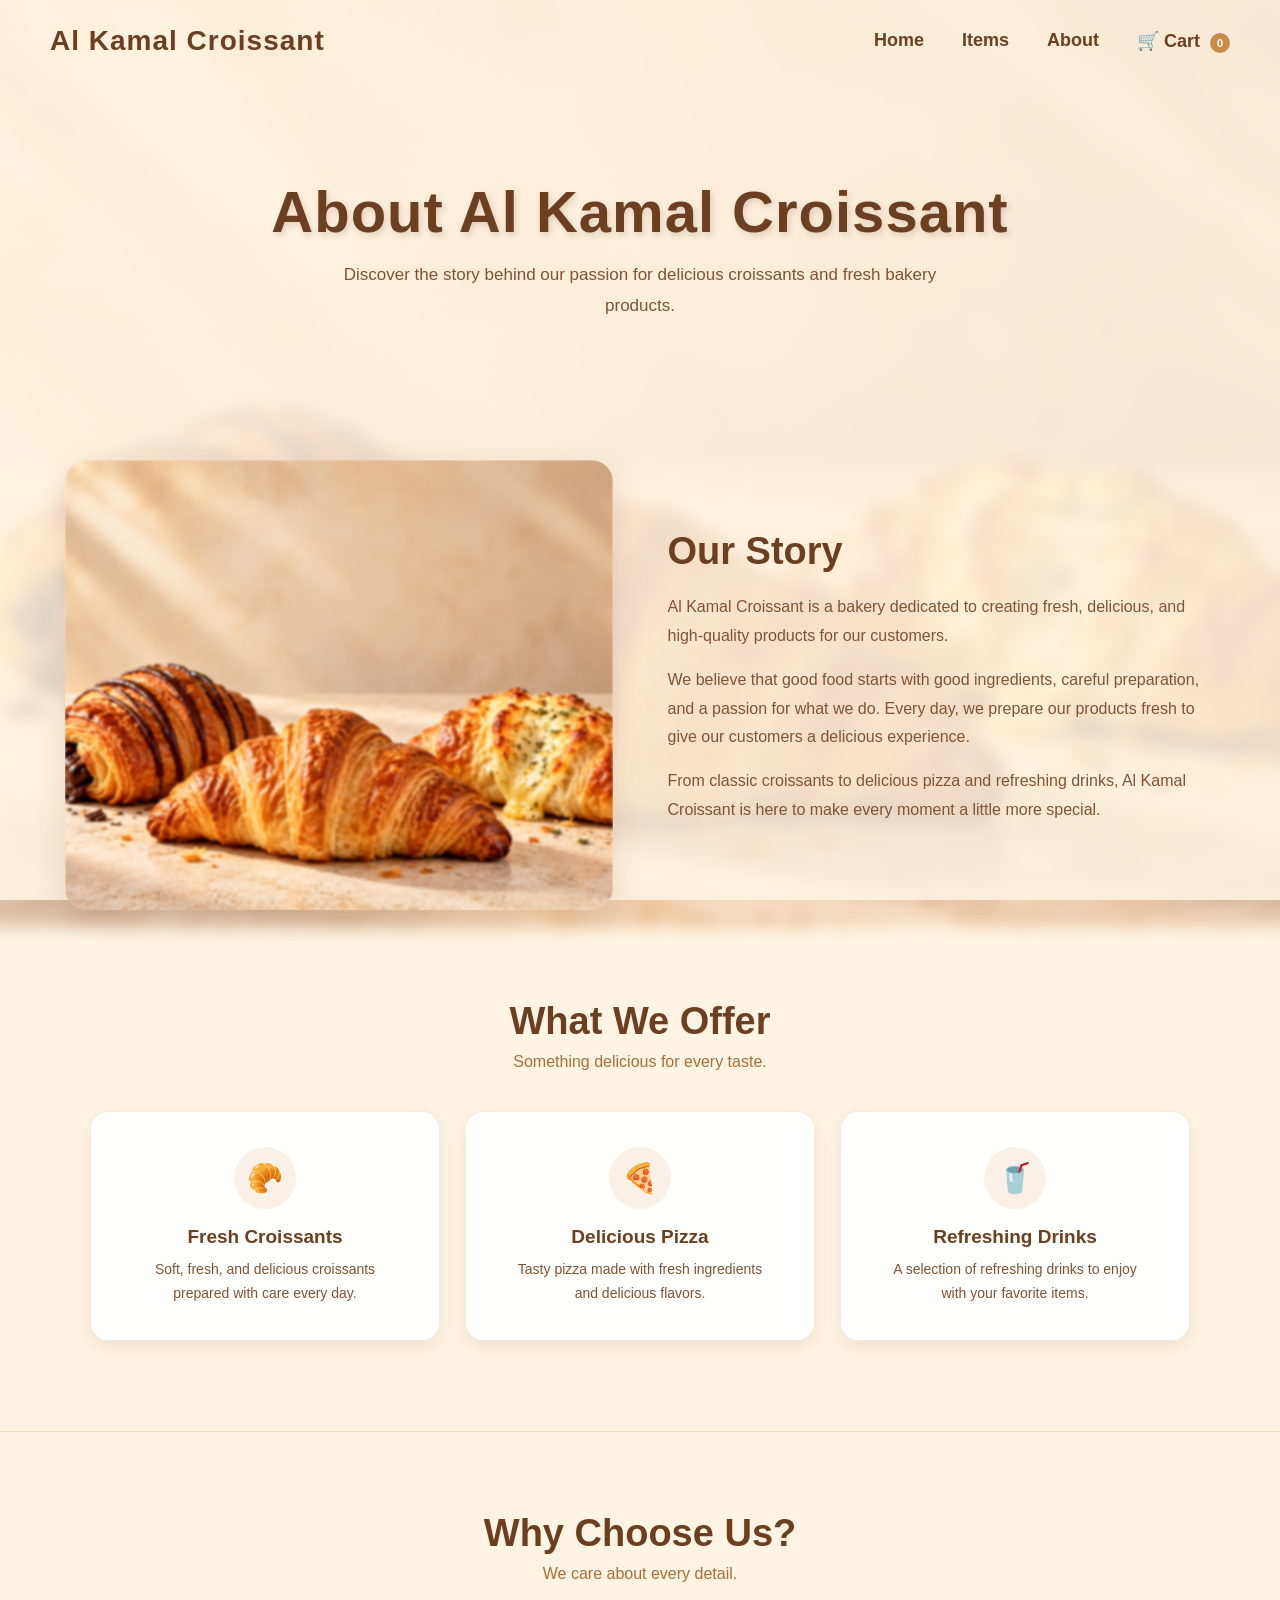
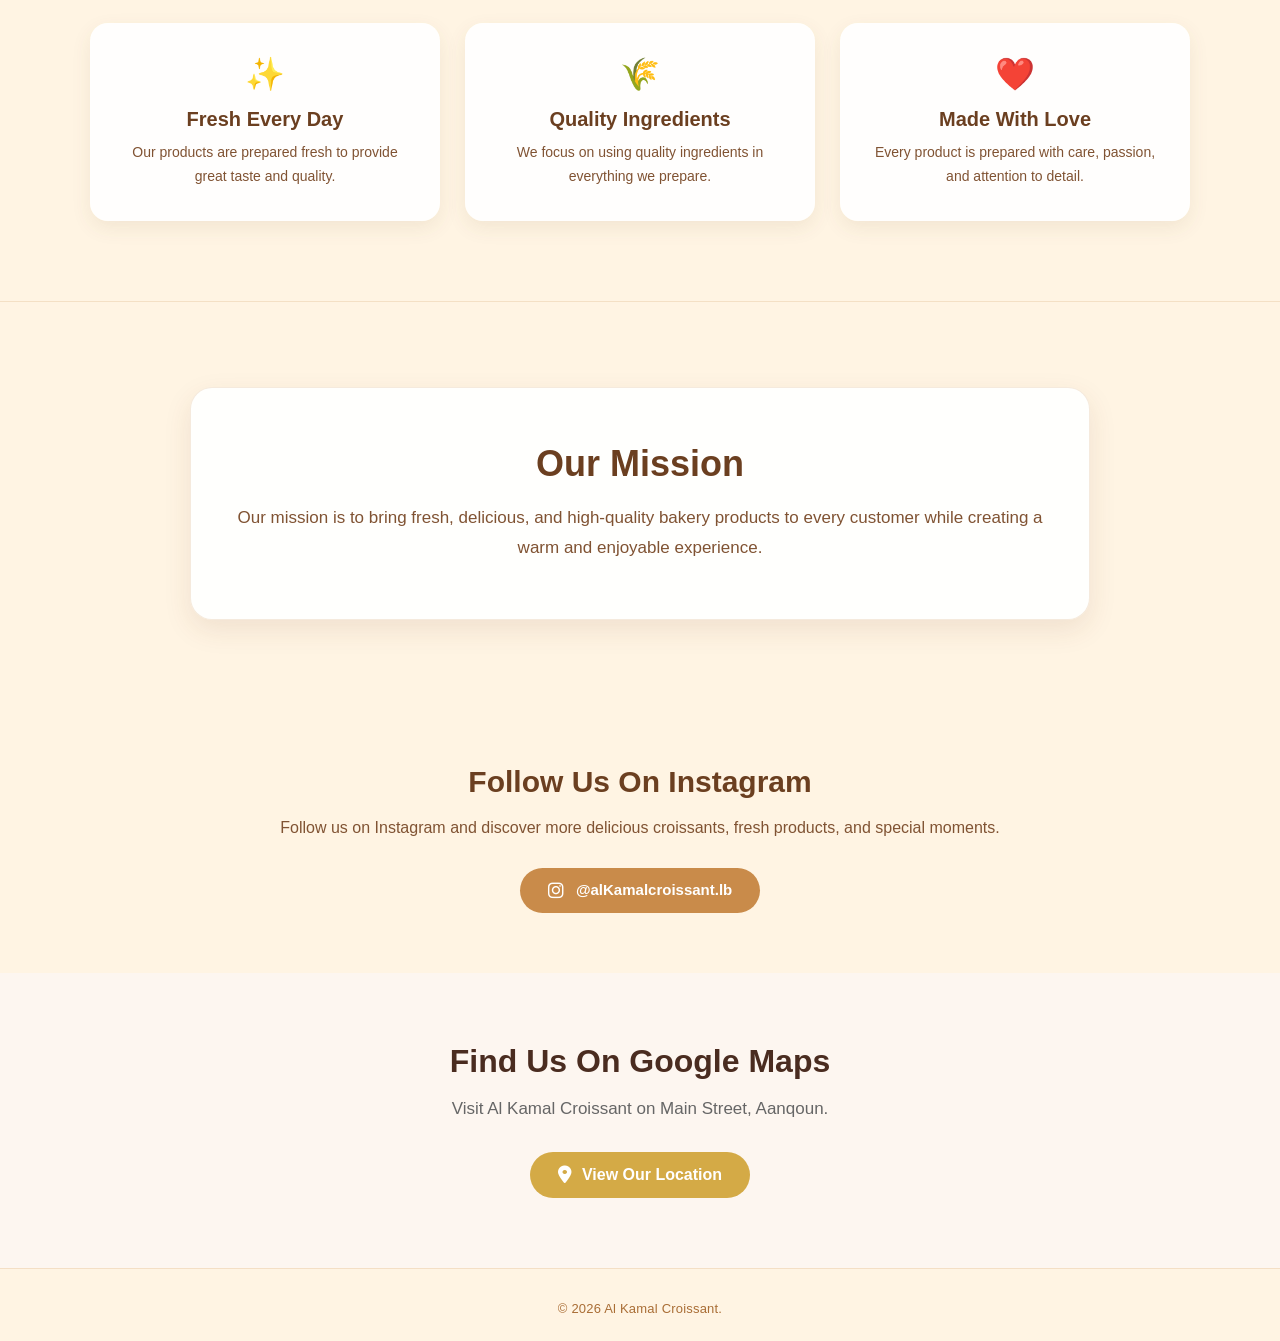
==== about.html @ 85c0f820 "Add files via upload" ====
<!DOCTYPE html>
<html lang="en">

<head>

    <meta charset="UTF-8">
    <meta name="viewport" content="width=device-width, initial-scale=1.0">

    <title>About Us - Al Kamal Croissant</title>

    <link rel="stylesheet" href="style.css">

    <!-- Instagram Icon -->
    <link rel="stylesheet"
          href="https://cdnjs.cloudflare.com/ajax/libs/font-awesome/6.5.2/css/all.min.css">

</head>

<body class="about-page">

    <!-- Navigation -->
    <nav>

        <div class="logo">
            Al Kamal Croissant
        </div>

        <ul>

            <li>
                <a href="index.html">Home</a>
            </li>

            <li>
                <a href="menu.html">Items</a>
            </li>

            <li>
                <a href="about.html" class="active">About</a>
            </li>

            <li>
                <a href="cart.html">
                    🛒 Cart
                    <span id="cart-count">0</span>
                </a>
            </li>

        </ul>

    </nav>


    <!-- Background -->
    <div class="about-background"></div>

    <div class="about-overlay"></div>


    <!-- Hero -->
    <section class="about-hero">

        <div class="about-hero-content">

            <h1>
                About Al Kamal Croissant
            </h1>

            <span>
                Discover the story behind our passion for
                delicious croissants and fresh bakery products.
            </span>

        </div>

    </section>


    <!-- Our Story -->
    <section class="about-story">

        <div class="about-story-image">

            <img src="images/logo.PNG" alt="AlKamal Croissant">

        </div>


        <div class="about-story-content">

            <h2>
                Our Story
            </h2>

            <p>
                Al Kamal Croissant is a bakery dedicated to creating
                fresh, delicious, and high-quality products for
                our customers.
            </p>

            <p>
                We believe that good food starts with good ingredients,
                careful preparation, and a passion for what we do.
                Every day, we prepare our products fresh to give our
                customers a delicious experience.
            </p>

            <p>
                From classic croissants to delicious pizza and
                refreshing drinks, Al Kamal Croissant is here to make
                every moment a little more special.
            </p>

        </div>

    </section>


    <!-- What We Offer -->
    <section class="about-section">

        <div class="about-title">

            <h2>
                What We Offer
            </h2>

            <p>
                Something delicious for every taste.
            </p>

        </div>


        <div class="about-cards">

            <div class="about-card">

                <div class="about-icon">
                    🥐
                </div>

                <h3>
                    Fresh Croissants
                </h3>

                <p>
                    Soft, fresh, and delicious croissants
                    prepared with care every day.
                </p>

            </div>


            <div class="about-card">

                <div class="about-icon">
                    🍕
                </div>

                <h3>
                    Delicious Pizza
                </h3>

                <p>
                    Tasty pizza made with fresh ingredients
                    and delicious flavors.
                </p>

            </div>


            <div class="about-card">

                <div class="about-icon">
                    🥤
                </div>

                <h3>
                    Refreshing Drinks
                </h3>

                <p>
                    A selection of refreshing drinks to
                    enjoy with your favorite items.
                </p>

            </div>

        </div>

    </section>


    <!-- Why Choose Us -->
    <section class="why-us">

        <div class="about-title">

            <h2>
                Why Choose Us?
            </h2>

            <p>
                We care about every detail.
            </p>

        </div>


        <div class="why-cards">

            <div class="why-card">

                <div class="why-icon">
                    ✨
                </div>

                <h3>
                    Fresh Every Day
                </h3>

                <p>
                    Our products are prepared fresh to
                    provide great taste and quality.
                </p>

            </div>


            <div class="why-card">

                <div class="why-icon">
                    🌾
                </div>

                <h3>
                    Quality Ingredients
                </h3>

                <p>
                    We focus on using quality ingredients
                    in everything we prepare.
                </p>

            </div>


            <div class="why-card">

                <div class="why-icon">
                    ❤️
                </div>

                <h3>
                    Made With Love
                </h3>

                <p>
                    Every product is prepared with care,
                    passion, and attention to detail.
                </p>

            </div>

        </div>

    </section>


    <!-- Mission -->
    <section class="about-mission">

        <div class="mission-content">

            <h2>
                Our Mission
            </h2>

            <p>
                Our mission is to bring fresh, delicious,
                and high-quality bakery products to every
                customer while creating a warm and enjoyable
                experience.
            </p>

        </div>

    </section>


    <!-- Instagram -->
    <section class="instagram-section">

        <div class="instagram-content">

            <h2>
                Follow Us On Instagram
            </h2>

            <p>
                Follow us on Instagram and discover more delicious
                croissants, fresh products, and special moments.
            </p>

            <a href="https://www.instagram.com/alKamalcroissant.lb?stkn=cGRoanptMTh6cThj"
               target="_blank"
               class="instagram-button">

                <i class="fa-brands fa-instagram"></i>

                @alKamalcroissant.lb

            </a>

        </div>

    </section>


    <!-- Location -->
    <section class="location-section">

        <div class="location-content">

            <h2>
                Find Us On Google Maps
            </h2>

            <p>
                Visit Al Kamal Croissant on Main Street, Aanqoun.
            </p>

            <a href="https://www.google.com/maps/place/Croissant+Al+Kamal,+Main+street,+Aanqoun/@33.5001382,35.4214036,17z/data=!4m6!3m5!1s0x151eefdc7f581c19:0x29be0d1950567715!8m2!3d33.5001382!4d35.4214036!16s%2Fg%2F11vy5tq3vf"
               target="_blank"
               class="location-button">

                <i class="fa-solid fa-location-dot"></i>

                View Our Location

            </a>

        </div>

    </section>


    <!-- Footer -->
    <footer>

        <p>
            © 2026 Al Kamal Croissant.
        </p>

    </footer>


</body>

</html>
---- style.css ----
/* =====================================================
   GENERAL
===================================================== */

* {
    margin: 0;
    padding: 0;
    box-sizing: border-box;
}

html,
body {
    width: 100%;
    max-width: 100%;
}

body {
    font-family: Arial, sans-serif;
}


/* =====================================================
   NAVIGATION
===================================================== */

nav {
    position: absolute;
    top: 0;
    left: 0;
    width: 100%;
    display: flex;
    justify-content: space-between;
    align-items: center;
    padding: 25px 50px;
    z-index: 10;
}

.logo {
    color: #6b3f20;
    font-size: 28px;
    font-weight: bold;
    letter-spacing: 1px;
}

nav ul {
    list-style: none;
    display: flex;
    gap: 38px;
}

nav ul li a {
    text-decoration: none;
    color: #6b3f20;
    font-size: 18px;
    font-weight: bold;
    transition: 0.3s;
}

nav ul li a:hover {
    color: #c98b4a;
}


/* =====================================================
   HOME PAGE
===================================================== */

.hero {
    min-height: 100vh;
    width: 100%;
    position: relative;
    overflow: hidden;
    display: flex;
    justify-content: center;
    align-items: center;
    text-align: center;
}

.background {
    position: absolute;
    top: 0;
    left: 0;
    width: 100%;
    height: 100%;
    background-image: url("images/logo.PNG");
    background-size: cover;
    background-position: center;
    background-repeat: no-repeat;
    filter: blur(6px);
    transform: scale(1.05);
    z-index: 0;
}

.overlay {
    position: absolute;
    top: 0;
    left: 0;
    width: 100%;
    height: 100%;
    background: rgba(255, 244, 227, 0.30);
    z-index: 1;
}

.hero-content {
    position: relative;
    z-index: 2;
    color: #6b3f20;
    display: flex;
    flex-direction: column;
    align-items: center;
    justify-content: center;
    transform: translateY(-55px);
    padding: 20px;
}

.hero-content h1 {
    font-size: 64px;
    font-weight: 900;
    letter-spacing: 2px;
    margin-bottom: 15px;
    text-shadow:
        2px 2px 5px rgba(255, 255, 255, 0.7);
}

.hero-content p {
    font-size: 25px;
    font-weight: 500;
    letter-spacing: 1px;
    margin-bottom: 30px;
    text-shadow:
        1px 1px 4px rgba(255, 255, 255, 0.8);
}

.button {
    display: inline-block;
    background-color: #c98b4a;
    color: white;
    text-decoration: none;
    padding: 15px 34px;
    border-radius: 8px;
    font-size: 18px;
    font-weight: bold;
    transition: 0.3s;
    box-shadow:
        0 4px 10px rgba(0, 0, 0, 0.15);
}

.button:hover {
    background-color: #a96d35;
    transform: translateY(-3px);
    box-shadow:
        0 6px 14px rgba(0, 0, 0, 0.20);
}


/* =====================================================
   ITEMS PAGE
===================================================== */

.items-page {
    min-height: 100vh;
    background:
        linear-gradient(
            rgba(255, 244, 227, 0.88),
            rgba(255, 244, 227, 0.88)
        ),
        url("images/logo.PNG");
    background-size: cover;
    background-position: center;
    background-attachment: fixed;
    color: #6b3f20;
}

.items-page nav {
    justify-content: space-between;
}

.items-section {
    min-height: 100vh;
    padding: 120px 40px 50px;
    text-align: center;
}

.items-section h1 {
    font-size: 42px;
    font-weight: 800;
    color: #6b3f20;
    margin-bottom: 12px;
    letter-spacing: 1px;
    text-shadow:
        1px 2px 4px rgba(107, 63, 32, 0.15);
}

.items-subtitle {
    font-size: 19px;
    font-weight: 500;
    color: #805333;
    margin-bottom: 32px;
    letter-spacing: 0.5px;
}

.categories {
    max-width: 1000px;
    margin: 0 auto;
    display: grid;
    grid-template-columns: repeat(2, 1fr);
    gap: 24px;
}

.category-card {
    position: relative;
    height: 260px;
    overflow: hidden;
    border-radius: 16px;
    text-decoration: none;
    display: block;
    box-shadow:
        0 7px 18px rgba(0, 0, 0, 0.16);
    transition: 0.35s;
}

.category-card img {
    width: 100%;
    height: 100%;
    object-fit: cover;
    display: block;
    transition: 0.5s;
}

.category-card::after {
    content: "";
    position: absolute;
    inset: 0;
    background:
        linear-gradient(
            to top,
            rgba(0, 0, 0, 0.65),
            rgba(0, 0, 0, 0.05)
        );
    transition: 0.35s;
}

.category-overlay {
    position: absolute;
    bottom: 20px;
    left: 0;
    width: 100%;
    z-index: 2;
    color: white;
    padding: 0 15px;
}

.category-overlay h2 {
    font-size: 27px;
    font-weight: 800;
    margin-bottom: 5px;
}

.category-overlay p {
    font-size: 14px;
    margin: 0;
}

.category-card:nth-child(3) {
    grid-column: 1 / 3;
    width: 48%;
    justify-self: center;
}

.category-card:hover {
    transform: translateY(-5px);
    box-shadow:
        0 12px 25px rgba(0, 0, 0, 0.22);
}

.category-card:hover img {
    transform: scale(1.06);
}

.category-card:hover::after {
    background:
        linear-gradient(
            to top,
            rgba(0, 0, 0, 0.72),
            rgba(0, 0, 0, 0.10)
        );
}


/* =====================================================
   CROISSANTS PAGE
===================================================== */

.croissants-page {
    min-height: 100vh;
    background:
        linear-gradient(
            rgba(255, 244, 227, 0.92),
            rgba(255, 244, 227, 0.92)
        ),
        url("images/logo.PNG");
    background-size: cover;
    background-position: center;
    background-attachment: fixed;
    color: #6b3f20;
}

.croissants-section {
    min-height: 100vh;
    padding: 60px 50px 70px;
    text-align: center;
}

.croissants-section > h1 {
    font-size: 42px;
    font-weight: 800;
    color: #6b3f20;
    margin-bottom: 25px;
    letter-spacing: 1px;
    text-shadow:
        1px 2px 4px rgba(107, 63, 32, 0.15);
}


/* =====================================================
   OCCASION BANNER
===================================================== */

.occasion-banner {
    width: 100%;
    max-width: 950px;
    margin: 0 auto 40px;
    padding: 18px 25px;
    background:
        rgba(255, 255, 255, 0.72);
    border:
        1px solid rgba(201, 139, 74, 0.30);
    border-radius: 16px;
    box-shadow:
        0 6px 18px rgba(107, 63, 32, 0.08);
    backdrop-filter: blur(5px);
    overflow: hidden;
    animation:
        occasionAppear 0.8s ease;
}

.occasion-banner h2 {
    font-family:
        "Noto Kufi Arabic",
        sans-serif;
    font-size: 21px;
    font-weight: 700;
    color: #6b3f20;
    margin: 0 0 5px;
    direction: rtl;
    letter-spacing: 0.2px;
}

.occasion-banner p {
    font-family:
        "Noto Kufi Arabic",
        sans-serif;
    font-size: 12px;
    font-weight: 400;
    color: #a96d35;
    margin: 0;
    direction: rtl;
    line-height: 1.8;
}

.occasion-content {
    display: flex;
    align-items: center;
    justify-content: center;
    gap: 18px;
    text-align: center;
}

.occasion-content h3 {
    font-family:
        "Noto Kufi Arabic",
        sans-serif;
    font-size: 21px;
    font-weight: 700;
    color: #6b3f20;
    margin: 0;
    direction: rtl;
    letter-spacing: 0.2px;
}

.occasion-content p {
    font-family:
        "Noto Kufi Arabic",
        sans-serif;
    font-size: 12px;
    font-weight: 400;
    color: #a96d35;
    margin: 5px 0 0;
    direction: rtl;
}

.occasion-icon {
    font-size: 22px;
    animation:
        cuteBounce 2.5s ease-in-out infinite;
}

.occasion-line {
    width: 45px;
    height: 1px;
    background: #c98b4a;
    margin: 0 auto 10px;
    opacity: 0.55;
}

.occasion-line:last-child {
    margin: 10px auto 0;
}

@keyframes occasionAppear {
    from {
        opacity: 0;
        transform: translateY(8px);
    }

    to {
        opacity: 1;
        transform: translateY(0);
    }
}

@keyframes cuteBounce {
    0%,
    100% {
        transform: translateY(0);
    }

    50% {
        transform: translateY(-3px);
    }
}


/* =====================================================
   CROISSANTS GRID
===================================================== */

.croissants-grid {
    max-width: 1200px;
    margin: 0 auto;
    display: grid;
    grid-template-columns: repeat(3, 1fr);
    gap: 30px;
}

.croissant-card {
    background:
        rgba(255, 255, 255, 0.90);
    border-radius: 18px;
    overflow: hidden;
    box-shadow:
        0 7px 20px rgba(0, 0, 0, 0.14);
    transition: 0.35s;
    padding-bottom: 18px;
}

.croissant-card img {
    width: 100%;
    height: 270px;
    object-fit: contain;
    object-position: center;
    display: block;
    padding: 0;
    transition: 0.5s;
}

.croissant-card h2 {
    font-family:
        "Noto Kufi Arabic",
        sans-serif;
    font-size: 20px;
    font-weight: 700;
    color: #6b3f20;
    margin: 18px 10px 8px;
    line-height: 1.7;
    direction: rtl;
}

.english-name {
    direction: ltr !important;
}

.croissant-card p {
    font-family: Arial, sans-serif;
    font-size: 16px;
    font-weight: 600;
    color: #a96d35;
    margin: 0;
}

.croissant-card:hover {
    transform: translateY(-7px);
    box-shadow:
        0 13px 28px rgba(0, 0, 0, 0.20);
}

.croissant-card:hover img {
    transform: scale(1.06);
}


/* =====================================================
   PIZZA PAGE
===================================================== */

.pizza-page {
    min-height: 100vh;
    background:
        linear-gradient(
            rgba(255, 244, 227, 0.92),
            rgba(255, 244, 227, 0.92)
        ),
        url("images/logo.PNG");
    background-size: cover;
    background-position: center;
    background-attachment: fixed;
    color: #6b3f20;
}

.pizza-section {
    min-height: 100vh;
    padding: 60px 50px 70px;
    text-align: center;
}

.pizza-section > h1 {
    font-size: 42px;
    font-weight: 800;
    color: #6b3f20;
    margin-bottom: 25px;
    letter-spacing: 1px;
    text-shadow:
        1px 2px 4px rgba(107, 63, 32, 0.15);
}

.pizza-grid {
    max-width: 1200px;
    margin: 0 auto;
    display: grid;
    grid-template-columns: repeat(3, 1fr);
    gap: 30px;
}

.pizza-card {
    background:
        rgba(255, 255, 255, 0.90);
    border-radius: 18px;
    overflow: hidden;
    box-shadow:
        0 7px 20px rgba(0, 0, 0, 0.14);
    transition: 0.35s;
    padding-bottom: 22px;
}

.pizza-card img {
    width: 100%;
    height: 270px;
    object-fit: contain;
    object-position: center;
    display: block;
    padding: 0;
    transition: 0.5s;
}

.pizza-card h2 {
    font-family:
        "Noto Kufi Arabic",
        sans-serif;
    font-size: 20px;
    font-weight: 700;
    color: #6b3f20;
    margin: 18px 10px 8px;
    line-height: 1.7;
    direction: rtl;
}

.pizza-prices {
    font-family:
        Arial,
        sans-serif;
    direction: rtl;
}

.pizza-prices p {
    font-size: 16px;
    font-weight: 600;
    color: #a96d35;
    margin: 5px 0;
}

.pizza-card:hover {
    transform: translateY(-7px);
    box-shadow:
        0 13px 28px rgba(0, 0, 0, 0.20);
}

.pizza-card:hover img {
    transform: scale(1.06);
}


/* =====================================================
   DRINKS PAGE
===================================================== */

.drinks-page {
    min-height: 100vh;
    background:
        linear-gradient(
            rgba(255, 244, 227, 0.92),
            rgba(255, 244, 227, 0.92)
        ),
        url("images/logo.PNG");
    background-size: cover;
    background-position: center;
    background-attachment: fixed;
    color: #6b3f20;
}

.drinks-section {
    min-height: 100vh;
    padding: 120px 50px 70px;
    text-align: center;
}

.drinks-section > h1 {
    font-size: 42px;
    font-weight: 800;
    color: #6b3f20;
    margin-bottom: 40px;
    letter-spacing: 1px;
    text-shadow:
        1px 2px 4px rgba(107, 63, 32, 0.15);
}

.drinks-grid {
    max-width: 1000px;
    margin: 0 auto;
    display: grid;
    grid-template-columns: repeat(2, 1fr);
    gap: 30px;
}

.drink-card {
    background:
        rgba(255, 255, 255, 0.90);
    border-radius: 18px;
    overflow: hidden;
    box-shadow:
        0 7px 20px rgba(0, 0, 0, 0.14);
    transition: 0.35s;
    padding-bottom: 18px;
}

.drink-card img {
    width: 100%;
    height: 280px;
    object-fit: contain;
    display: block;
    padding: 15px;
    transition: 0.5s;
}

.drink-card h2 {
    font-family:
        "Noto Kufi Arabic",
        sans-serif;
    font-size: 21px;
    font-weight: 700;
    color: #6b3f20;
    margin: 12px 10px 8px;
    line-height: 1.7;
    direction: ltr;
}

.drink-card p {
    font-family: Arial, sans-serif;
    font-size: 16px;
    font-weight: 600;
    color: #a96d35;
    margin: 0;
}

.drink-card:hover {
    transform: translateY(-7px);
    box-shadow:
        0 13px 28px rgba(0, 0, 0, 0.20);
}

.drink-card:hover img {
    transform: scale(1.06);
}


/* =====================================================
   CONTACT PAGE
===================================================== */

.contact-page {
    min-height: 100vh;
    background:
        linear-gradient(
            rgba(255, 244, 227, 0.94),
            rgba(255, 244, 227, 0.94)
        ),
        url("images/logo.PNG");
    background-size: cover;
    background-position: center;
    background-attachment: fixed;
    color: #6b3f20;
}

.contact-hero {
    min-height: 390px;
    width: 100%;
    background:
        linear-gradient(
            rgba(107, 63, 32, 0.48),
            rgba(107, 63, 32, 0.48)
        ),
        url("images/shop.jpg");
    background-size: cover;
    background-position: center;
    display: flex;
    align-items: center;
    justify-content: center;
    text-align: center;
    padding: 120px 20px 50px;
}

.contact-hero-content {
    max-width: 750px;
    color: white;
    padding: 20px;
}

.contact-hero-content h1 {
    font-size: 58px;
    font-weight: 900;
    letter-spacing: 2px;
    margin-bottom: 12px;
    text-shadow:
        2px 3px 6px rgba(0, 0, 0, 0.25);
}

.contact-hero-content p {
    font-size: 25px;
    font-weight: 600;
    margin-bottom: 12px;
}

.contact-hero-content span {
    display: block;
    font-size: 17px;
    line-height: 1.7;
    max-width: 650px;
    margin: 0 auto;
}

.contact-info {
    width: 90%;
    max-width: 1200px;
    margin: 65px auto 75px;
    display: grid;
    grid-template-columns: repeat(4, 1fr);
    gap: 22px;
}

.contact-card {
    min-height: 190px;
    background:
        rgba(255, 255, 255, 0.92);
    border-radius: 18px;
    padding: 28px 18px;
    display: flex;
    flex-direction: column;
    align-items: center;
    justify-content: center;
    text-align: center;
    border:
        1px solid rgba(201, 139, 74, 0.18);
    box-shadow:
        0 7px 20px rgba(107, 63, 32, 0.10);
    transition:
        transform 0.3s ease,
        box-shadow 0.3s ease;
}

.contact-card:hover {
    transform: translateY(-7px);
    box-shadow:
        0 14px 28px rgba(107, 63, 32, 0.17);
}

.contact-icon {
    width: 58px;
    height: 58px;
    display: flex;
    align-items: center;
    justify-content: center;
    background:
        rgba(201, 139, 74, 0.12);
    border-radius: 50%;
    font-size: 27px;
    margin-bottom: 15px;
}

.contact-card h3 {
    color: #6b3f20;
    font-size: 19px;
    font-weight: 800;
    margin-bottom: 9px;
}

.contact-card p {
    color: #805333;
    font-size: 14px;
    line-height: 1.6;
    margin: 0;
}

.contact-main {
    width: 90%;
    max-width: 1200px;
    margin: 0 auto 90px;
    display: grid;
    grid-template-columns: 1fr 1fr;
    gap: 50px;
    align-items: center;
}

.contact-image {
    width: 100%;
    height: 560px;
}

.contact-image img {
    width: 100%;
    height: 100%;
    object-fit: cover;
    display: block;
    border-radius: 22px;
    box-shadow:
        0 10px 28px rgba(107, 63, 32, 0.15);
    transition: 0.4s;
}

.contact-image img:hover {
    transform: scale(1.01);
}

.contact-form {
    background:
        rgba(255, 255, 255, 0.94);
    padding: 42px;
    border-radius: 22px;
    border:
        1px solid rgba(201, 139, 74, 0.18);
    box-shadow:
        0 10px 28px rgba(107, 63, 32, 0.10);
}

.contact-form h2 {
    color: #6b3f20;
    font-size: 34px;
    font-weight: 800;
    margin-bottom: 10px;
}

.contact-form > p {
    color: #805333;
    font-size: 15px;
    line-height: 1.6;
    margin-bottom: 28px;
}

.input-group {
    margin-bottom: 18px;
}

.input-group label {
    display: block;
    color: #6b3f20;
    font-size: 14px;
    font-weight: bold;
    margin-bottom: 7px;
}

.input-group input,
.input-group select,
.input-group textarea {
    width: 100%;
    padding: 13px 15px;
    background: #fffaf4;
    color: #6b3f20;
    border:
        1px solid #e2d3c5;
    border-radius: 9px;
    outline: none;
    font-family: Arial, sans-serif;
    font-size: 14px;
    transition: 0.3s;
}

.input-group input::placeholder,
.input-group textarea::placeholder {
    color: #a28c7c;
}

.input-group input:focus,
.input-group select:focus,
.input-group textarea:focus {
    border-color: #c98b4a;
    box-shadow:
        0 0 0 3px rgba(201, 139, 74, 0.12);
}

.input-group textarea {
    min-height: 120px;
    resize: vertical;
}

.input-group select {
    cursor: pointer;
}

.contact-form button {
    width: 100%;
    padding: 14px 20px;
    border: none;
    border-radius: 9px;
    background: #c98b4a;
    color: white;
    font-size: 16px;
    font-weight: bold;
    cursor: pointer;
    transition: 0.3s;
    box-shadow:
        0 5px 12px rgba(107, 63, 32, 0.12);
}

.contact-form button:hover {
    background: #a96d35;
    transform: translateY(-2px);
    box-shadow:
        0 7px 16px rgba(107, 63, 32, 0.18);
}

.contact-cta {
    width: 100%;
    padding: 70px 20px;
    text-align: center;
    background:
        rgba(255, 244, 227, 0.98);
    border-top:
        1px solid rgba(201, 139, 74, 0.25);
    border-bottom:
        1px solid rgba(201, 139, 74, 0.25);
}

.contact-cta h2 {
    color: #6b3f20;
    font-size: 35px;
    font-weight: 800;
    margin-bottom: 12px;
}

.contact-cta p {
    color: #805333;
    font-size: 16px;
    margin-bottom: 25px;
}

.contact-cta a {
    display: inline-block;
    background: #c98b4a;
    color: white;
    text-decoration: none;
    padding: 14px 32px;
    border-radius: 8px;
    font-size: 16px;
    font-weight: bold;
    transition: 0.3s;
    box-shadow:
        0 5px 12px rgba(107, 63, 32, 0.12);
}

.contact-cta a:hover {
    background: #a96d35;
    transform: translateY(-3px);
    box-shadow:
        0 7px 16px rgba(107, 63, 32, 0.18);
}


/* =====================================================
   ABOUT PAGE
===================================================== */

.about-page {
    position: relative;
    min-height: 100vh;
    background: #fff4e3;
    color: #6b3f20;
    overflow-x: hidden;
}

.about-background {
    position: fixed;
    top: 0;
    left: 0;
    width: 100%;
    height: 100%;
    background-image: url("images/logo.PNG");
    background-size: cover;
    background-position: center;
    background-repeat: no-repeat;
    filter: blur(7px);
    transform: scale(1.06);
    z-index: -2;
}

.about-overlay {
    position: fixed;
    top: 0;
    left: 0;
    width: 100%;
    height: 100%;
    background:
        rgba(255, 244, 227, 0.88);
    z-index: -1;
}

.about-hero {
    min-height: 430px;
    display: flex;
    align-items: center;
    justify-content: center;
    text-align: center;
    padding:
        140px 20px 70px;
}

.about-hero-content {
    max-width: 800px;
    padding: 30px;
}

.about-hero-content h1 {
    color: #6b3f20;
    font-size: 58px;
    font-weight: 900;
    letter-spacing: 1px;
    margin-bottom: 15px;
    text-shadow:
        2px 3px 6px rgba(107, 63, 32, 0.18);
}

.about-hero-content p {
    color: #c98b4a;
    font-size: 27px;
    font-weight: 700;
    margin-bottom: 15px;
}

.about-hero-content span {
    display: block;
    max-width: 650px;
    margin: auto;
    color: #805333;
    font-size: 17px;
    line-height: 1.8;
}

.about-story {
    width: 90%;
    max-width: 1150px;
    margin:
        30px auto 90px;
    display: grid;
    grid-template-columns: 1fr 1fr;
    gap: 55px;
    align-items: center;
}

.about-story-image {
    width: 100%;
    height: 450px;
    overflow: hidden;
    border-radius: 22px;
    box-shadow:
        0 10px 30px rgba(107, 63, 32, 0.15);
}

.about-story-image img {
    width: 100%;
    height: 100%;
    object-fit: cover;
    display: block;
    filter: blur(1px);
    transition: 0.4s;
}

.about-story-image:hover img {
    transform: scale(1.03);
}

.about-story-content h2 {
    color: #6b3f20;
    font-size: 38px;
    font-weight: 900;
    margin-bottom: 20px;
}

.about-story-content p {
    color: #805333;
    font-size: 16px;
    line-height: 1.8;
    margin-bottom: 15px;
}

.about-section {
    width: 90%;
    max-width: 1200px;
    margin:
        0 auto 90px;
    text-align: center;
}

.about-title {
    margin-bottom: 40px;
}

.about-title h2 {
    color: #6b3f20;
    font-size: 38px;
    font-weight: 900;
    margin-bottom: 10px;
}

.about-title p {
    color: #a96d35;
    font-size: 16px;
}

.about-cards {
    max-width: 1100px;
    margin: 0 auto;
    display: grid;
    grid-template-columns: repeat(3, 1fr);
    gap: 25px;
}

.about-card {
    background:
        rgba(255, 255, 255, 0.92);
    padding: 32px 25px;
    min-height: 230px;
    border-radius: 18px;
    border:
        1px solid rgba(201, 139, 74, 0.18);
    box-shadow:
        0 7px 20px rgba(107, 63, 32, 0.10);
    transition:
        transform 0.3s ease,
        box-shadow 0.3s ease;
    display: flex;
    flex-direction: column;
    align-items: center;
    justify-content: center;
    text-align: center;
}

.about-card:hover {
    transform: translateY(-7px);
    box-shadow:
        0 14px 28px rgba(107, 63, 32, 0.17);
}

.about-icon {
    width: 62px;
    height: 62px;
    margin:
        0 auto 17px;
    display: flex;
    align-items: center;
    justify-content: center;
    background:
        rgba(201, 139, 74, 0.12);
    border-radius: 50%;
    font-size: 29px;
}

.about-card h3 {
    color: #6b3f20;
    font-size: 19px;
    font-weight: 800;
    margin-bottom: 10px;
}

.about-card p {
    color: #805333;
    font-size: 14px;
    line-height: 1.7;
    max-width: 260px;
    margin: 0;
}

.why-us {
    width: 100%;
    padding: 80px 5%;
    background:
        rgba(255, 244, 227, 0.75);
    border-top:
        1px solid rgba(201, 139, 74, 0.20);
    border-bottom:
        1px solid rgba(201, 139, 74, 0.20);
    text-align: center;
}

.why-cards {
    max-width: 1100px;
    margin: auto;
    display: grid;
    grid-template-columns: repeat(3, 1fr);
    gap: 25px;
}

.why-card {
    background:
        rgba(255, 255, 255, 0.90);
    padding: 32px 25px;
    border-radius: 18px;
    box-shadow:
        0 7px 20px rgba(107, 63, 32, 0.09);
    transition: 0.3s;
}

.why-card:hover {
    transform: translateY(-6px);
}

.why-icon {
    font-size: 32px;
    margin-bottom: 15px;
}

.why-card h3 {
    color: #6b3f20;
    font-size: 20px;
    margin-bottom: 10px;
}

.why-card p {
    color: #805333;
    font-size: 14px;
    line-height: 1.7;
}

.about-mission {
    width: 90%;
    max-width: 900px;
    margin:
        85px auto;
    text-align: center;
}

.mission-content {
    background:
        rgba(255, 255, 255, 0.92);
    padding:
        55px 45px;
    border-radius: 22px;
    border:
        1px solid rgba(201, 139, 74, 0.18);
    box-shadow:
        0 10px 28px rgba(107, 63, 32, 0.10);
}

.mission-content h2 {
    color: #6b3f20;
    font-size: 36px;
    font-weight: 900;
    margin-bottom: 18px;
}

.mission-content p {
    color: #805333;
    font-size: 17px;
    line-height: 1.8;
}

.about-cta {
    width: 100%;
    padding: 70px 20px;
    text-align: center;
    background:
        rgba(255, 244, 227, 0.98);
    border-top:
        1px solid rgba(201, 139, 74, 0.25);
    border-bottom:
        1px solid rgba(201, 139, 74, 0.25);
}

.about-cta h2 {
    color: #6b3f20;
    font-size: 35px;
    font-weight: 800;
    margin-bottom: 12px;
}

.about-cta p {
    color: #805333;
    font-size: 16px;
    margin-bottom: 25px;
}

.about-cta a {
    display: inline-block;
    background: #c98b4a;
    color: white;
    text-decoration: none;
    padding: 14px 32px;
    border-radius: 8px;
    font-size: 16px;
    font-weight: bold;
    transition: 0.3s;
    box-shadow:
        0 5px 12px rgba(107, 63, 32, 0.12);
}

.about-cta a:hover {
    background: #a96d35;
    transform: translateY(-3px);
    box-shadow:
        0 7px 16px rgba(107, 63, 32, 0.18);
}


/* =====================================================
   FOOTER
===================================================== */

footer {
    width: 100%;
    background: #fff4e3;
    padding: 32px 20px 25px;
    text-align: center;
    border-top:
        1px solid rgba(201, 139, 74, 0.20);
    display: flex;
    flex-direction: column;
    align-items: center;
    justify-content: center;
}

.footer-line {
    width: 340px;
    max-width: 80%;
    height: 1px;
    background:
        rgba(201, 139, 74, 0.25);
    margin:
        0 auto 20px;
}

footer p {
    color: #a96d35;
    font-size: 13px;
    margin: 0;
    letter-spacing: 0.2px;
    text-align: center;
}


/* =====================================================
   INGREDIENTS
===================================================== */

.ingredients {
    font-size: 13px !important;
    font-weight: 500 !important;
    color: #805333 !important;
    margin:
        0 10px 8px !important;
    line-height: 1.7;
    direction: rtl;
}


/* =====================================================
   INSTAGRAM SECTION
===================================================== */

.instagram-section {
    padding: 60px 20px;
    text-align: center;
    background: #fff4e3;
}

.instagram-content {
    max-width: 750px;
    margin: 0 auto;
}

.instagram-content h2 {
    color: #6b3f20;
    font-size: 30px;
    margin-bottom: 15px;
}

.instagram-content p {
    color: #805333;
    font-size: 16px;
    line-height: 1.8;
    margin-bottom: 25px;
}

.instagram-button {
    display: inline-block;
    padding: 13px 28px;
    background: #c98b4a;
    color: white;
    text-decoration: none;
    border-radius: 25px;
    font-size: 15px;
    font-weight: 600;
    transition: 0.3s;
}

.instagram-button:hover {
    background: #a96d35;
    transform: translateY(-2px);
}

.instagram-button i {
    font-size: 18px;
    margin-right: 8px;
    vertical-align: middle;
}


/* =====================================================
   ADD TO CART
===================================================== */

.add-to-cart {
    margin-top: 12px;
    padding: 10px 20px;
    border: none;
    border-radius: 25px;
    background: #c98b4a;
    color: white;
    font-size: 14px;
    font-weight: 600;
    cursor: pointer;
    transition: 0.3s;
}

.add-to-cart:hover {
    background: #a96d35;
    transform: translateY(-2px);
}


/* =====================================================
   CART COUNT
===================================================== */

#cart-count {
    display: inline-flex;
    align-items: center;
    justify-content: center;
    min-width: 20px;
    height: 20px;
    padding: 0 5px;
    margin-left: 5px;
    background: #c98b4a;
    color: white;
    border-radius: 50%;
    font-size: 11px;
    font-weight: bold;
}


/* =====================================================
   CART NOTIFICATION
===================================================== */

.cart-notification {
    position: fixed;
    top: 90px;
    right: 25px;
    z-index: 9999;
    padding: 14px 22px;
    background: #6b3f20;
    color: white;
    border-radius: 12px;
    box-shadow:
        0 6px 20px rgba(0, 0, 0, 0.18);
    font-size: 14px;
    font-weight: 600;
    opacity: 0;
    transform: translateY(-10px);
    transition: 0.3s;
}

.cart-notification.show {
    opacity: 1;
    transform: translateY(0);
}


/* =====================================================
   CART PAGE
===================================================== */

.cart-page {
    min-height: 100vh;
    background:
        linear-gradient(
            rgba(255, 244, 227, 0.94),
            rgba(255, 244, 227, 0.94)
        ),
        url("images/logo.PNG");
    background-size: cover;
    background-position: center;
    background-attachment: fixed;
    color: #6b3f20;
}

.cart-section {
    max-width: 900px;
    margin: 0 auto;
    padding: 70px 25px;
}

.cart-section h1 {
    text-align: center;
    color: #6b3f20;
    font-size: 38px;
    margin-bottom: 35px;
}

#cart-items {
    display: flex;
    flex-direction: column;
    gap: 15px;
}

.cart-item {
    display: flex;
    align-items: center;
    justify-content: space-between;
    padding: 18px 22px;
    background:
        rgba(255, 255, 255, 0.92);
    border-radius: 15px;
    box-shadow:
        0 6px 18px rgba(0, 0, 0, 0.08);
}

.cart-item span {
    font-size: 17px;
    font-weight: 600;
    color: #6b3f20;
}

.cart-item button {
    border: none;
    background: transparent;
    color: #a96d35;
    font-size: 13px;
    cursor: pointer;
}

.cart-item button:hover {
    color: #6b3f20;
    text-decoration: underline;
}

.empty-cart {
    text-align: center;
    padding: 40px;
    background:
        rgba(255, 255, 255, 0.9);
    border-radius: 15px;
    color: #805333;
    font-size: 17px;
}

.cart-total {
    margin-top: 25px;
    padding: 20px;
    text-align: right;
    border-top:
        1px solid rgba(201, 139, 74, 0.3);
}

.cart-total h2 {
    color: #6b3f20;
    font-size: 24px;
}

#cart-total {
    color: #a96d35;
}

.complete-order-container {
    margin-top: 25px;
    text-align: center;
}

.complete-order {
    padding: 14px 35px;
    border: none;
    border-radius: 25px;
    background: #c98b4a;
    color: white;
    font-size: 16px;
    font-weight: 600;
    cursor: pointer;
    transition: 0.3s;
}

.complete-order:hover {
    background: #a96d35;
    transform: translateY(-2px);
}

.customer-form {
    margin-top: 30px;
    padding: 30px;
    background:
        rgba(255, 255, 255, 0.92);
    border-radius: 18px;
    box-shadow:
        0 7px 20px rgba(0, 0, 0, 0.08);
}

.customer-form h2 {
    text-align: center;
    color: #6b3f20;
    margin-bottom: 22px;
}

.customer-form input {
    width: 100%;
    padding: 13px 15px;
    margin-bottom: 15px;
    border:
        1px solid #e2d3c5;
    border-radius: 10px;
    background: #fffaf4;
    color: #6b3f20;
    font-size: 14px;
    outline: none;
}

.customer-form input:focus {
    border-color: #c98b4a;
}

.place-order {
    width: 100%;
    padding: 14px;
    margin-top: 5px;
    border: none;
    border-radius: 25px;
    background: #c98b4a;
    color: white;
    font-size: 15px;
    font-weight: 600;
    cursor: pointer;
    transition: 0.3s;
}

.place-order:hover {
    background: #a96d35;
    transform: translateY(-2px);
}


/* =====================================================
   OPENING HOURS
===================================================== */

.opening-hours {
    margin-top: 28px;
    text-align: center;
}

.hours-card {
    display: inline-block;
    padding: 18px 28px;
    background:
        rgba(255, 255, 255, 0.90);
    border-radius: 15px;
    box-shadow:
        0 6px 20px rgba(0, 0, 0, 0.12);
    backdrop-filter: blur(5px);
}

.hours-card h2 {
    margin:
        0 0 12px;
    font-size: 22px;
    font-weight: 700;
    color: #5a3825;
}

.hours-subtitle {
    margin-bottom: 15px;
    color: #805333;
    font-size: 15px;
    line-height: 1.6;
}

.hours-info {
    display: flex;
    justify-content: center;
    align-items: center;
    gap: 25px;
}

.time-row {
    display: flex;
    flex-direction: column;
    gap: 4px;
    min-width: 170px;
    padding: 10px 15px;
    background: #fff8f2;
    border-radius: 10px;
    color: #4b3325;
}

.time-row span:first-child {
    font-size: 15px;
    font-weight: 700;
}

.time-row span:last-child {
    font-size: 14px;
    font-weight: 500;
}


/* =====================================================
   DELIVERY SERVICE
===================================================== */

.delivery-section {
    padding: 55px 20px;
    background: #fdf6f0;
    display: flex;
    justify-content: center;
    align-items: center;
}

.delivery-card {
    width: 90%;
    max-width: 850px;
    display: flex;
    align-items: center;
    gap: 28px;
    padding: 30px 38px;
    background:
        rgba(255, 255, 255, 0.92);
    border-radius: 20px;
    border:
        1px solid rgba(170, 125, 85, 0.18);
    box-shadow:
        0 8px 25px rgba(80, 50, 30, 0.08);
    transition: 0.3s ease;
}

.delivery-card:hover {
    transform: translateY(-4px);
    box-shadow:
        0 12px 30px rgba(80, 50, 30, 0.13);
}

.delivery-icon {
    width: 75px;
    height: 75px;
    min-width: 75px;
    display: flex;
    align-items: center;
    justify-content: center;
    background: #f1dfcd;
    border-radius: 50%;
    font-size: 36px;
}

.delivery-content {
    flex: 1;
    text-align: right;
}

.delivery-badge {
    display: inline-block;
    margin-bottom: 7px;
    padding: 5px 12px;
    border-radius: 20px;
    background: #ead1b9;
    color: #6b4731;
    font-size: 12px;
    font-weight: bold;
    letter-spacing: 0.5px;
}

.delivery-content h2 {
    margin:
        0 0 8px;
    color: #4b3022;
    font-size: 26px;
    font-weight: 700;
}

.delivery-content p {
    margin: 0;
    color: #725c4c;
    font-size: 17px;
    line-height: 1.7;
    font-weight: 500;
}


/* =====================================================
   LOCATION SECTION
===================================================== */

.location-section {
    padding: 70px 20px;
    text-align: center;
    background: #fdf6f0;
}

.location-content {
    max-width: 750px;
    margin: auto;
}

.location-content h2 {
    font-size: 32px;
    margin-bottom: 15px;
    color: #4a2c20;
    font-weight: 700;
}

.location-content p {
    font-size: 17px;
    color: #666;
    margin-bottom: 28px;
    line-height: 1.7;
}

.location-button {
    display: inline-flex;
    align-items: center;
    justify-content: center;
    gap: 10px;
    padding: 14px 28px;
    background: #d4aa46;
    color: white;
    text-decoration: none;
    border-radius: 30px;
    font-size: 16px;
    font-weight: 600;
    transition: 0.3s ease;
}

.location-button i {
    font-size: 18px;
}

.location-button:hover {
    background: #b88e2f;
    transform: translateY(-3px);
    box-shadow:
        0 8px 20px rgba(0, 0, 0, 0.15);
}


/* =====================================================
   TABLET — 900px
===================================================== */

@media (max-width: 900px) {

    html,
    body {
        width: 100%;
        max-width: 100%;
        overflow-x: hidden;
    }

    nav {
        width: 100%;
        padding: 20px 25px;
    }

    nav ul {
        gap: 18px;
    }

    nav ul li a {
        font-size: 15px;
    }

    /* Croissants */

    .croissants-section {
        padding:
            50px 30px 60px;
    }

    .croissants-grid {
        grid-template-columns:
            repeat(2, 1fr);
        gap: 25px;
    }

    .croissant-card img {
        height: 220px;
    }

    .occasion-banner {
        max-width: 750px;
    }

    /* Pizza */

    .pizza-section {
        padding:
            50px 30px 60px;
    }

    .pizza-grid {
        max-width: 750px;
        grid-template-columns:
            repeat(2, 1fr);
        gap: 25px;
    }

    .pizza-card img {
        height: 220px;
    }

    /* Drinks */

    .drinks-grid {
        max-width: 750px;
    }

    /* Contact */

    .contact-info {
        grid-template-columns:
            repeat(2, 1fr);
    }

    .contact-main {
        grid-template-columns:
            1fr;
        max-width: 750px;
    }

    .contact-image {
        height: 450px;
    }

    /* About */

    .about-story {
        grid-template-columns: 1fr;
        max-width: 750px;
    }

    .about-cards {
        grid-template-columns:
            repeat(2, 1fr);
    }

    .why-cards {
        grid-template-columns:
            1fr;
        max-width: 600px;
    }

    .about-story-image {
        height: 400px;
    }

    /* General width protection */

    .items-section,
    .categories,
    .croissants-section,
    .croissants-grid,
    .pizza-section,
    .pizza-grid,
    .drinks-section,
    .drinks-grid,
    .about-story,
    .about-section,
    .about-mission,
    .contact-hero,
    .contact-info,
    .contact-main,
    .cart-section {
        max-width: 100%;
    }
}


/* =====================================================
   SMALL TABLETS — 768px
===================================================== */

@media (max-width: 768px) {

    nav {
        padding:
            20px 25px;
    }

    .logo {
        font-size: 22px;
    }

    nav ul {
        gap: 18px;
    }

    nav ul li a {
        font-size: 15px;
    }

    .categories {
        grid-template-columns: 1fr;
        max-width: 500px;
    }

    .category-card {
        height: 230px;
        width: 100%;
    }

    .category-card:nth-child(3) {
        grid-column: auto;
        width: 100%;
        justify-self: stretch;
    }

    .category-overlay h2 {
        font-size: 25px;
    }
}


/* =====================================================
   MOBILE — 600px
===================================================== */

@media (max-width: 600px) {

    html,
    body {
        width: 100%;
        max-width: 100%;
        overflow-x: hidden;
    }

    /* -------------------------
       Navigation
    ------------------------- */

    nav {
        position: absolute;
        width: 100%;
        padding:
            18px 12px;
        flex-direction: column;
        gap: 12px;
    }

    .logo {
        font-size: 21px;
        text-align: center;
    }

    nav ul {
        width: 100%;
        display: flex;
        justify-content: center;
        align-items: center;
        gap: 12px;
        flex-wrap: wrap;
    }

    nav ul li a {
        font-size: 13px;
        white-space: nowrap;
    }


    /* -------------------------
       Home
    ------------------------- */

    .hero {
        width: 100%;
        min-height: 100vh;
        overflow: hidden;
    }

    .hero-content {
        width: 100%;
        max-width: 100%;
        padding:
            20px 15px;
        transform:
            translateY(-20px);
    }

    .hero-content h1 {
        font-size:
            clamp(34px, 10vw, 42px);
        line-height: 1.15;
        letter-spacing: 1px;
        margin-bottom: 12px;
    }

    .hero-content p {
        font-size:
            clamp(17px, 5vw, 19px);
        line-height: 1.5;
        margin-bottom: 25px;
    }

    .button {
        font-size: 15px;
        padding:
            12px 22px;
        white-space: nowrap;
    }


    /* -------------------------
       Items
    ------------------------- */

    .items-section {
        width: 100%;
        padding:
            120px 15px 50px;
    }

    .items-section h1 {
        font-size: 34px;
    }

    .items-subtitle {
        font-size: 16px;
        line-height: 1.6;
    }

    .categories {
        width: 100%;
        max-width: 500px;
        grid-template-columns: 1fr;
        gap: 20px;
    }

    .category-card {
        width: 100%;
        height: 230px;
    }

    .category-card:nth-child(3) {
        grid-column: auto;
        width: 100%;
    }

    .category-overlay h2 {
        font-size: 24px;
    }


    /* -------------------------
       Croissants
    ------------------------- */

    .croissants-section {
        width: 100%;
        padding:
            120px 15px 50px;
    }

    .croissants-section > h1 {
        font-size: 32px;
        line-height: 1.3;
        margin-bottom: 20px;
    }

    .croissants-grid {
        width: 100%;
        max-width: 500px;
        grid-template-columns: 1fr;
        gap: 25px;
    }

    .croissant-card {
        width: 100%;
        border-radius: 16px;
    }

    .croissant-card img {
        width: 100%;
        height: 220px;
        object-fit: contain;
    }

    .croissant-card h2 {
        font-size: 18px;
        line-height: 1.8;
        margin:
            15px 10px 7px;
        overflow-wrap: break-word;
    }

    .croissant-card p {
        font-size: 15px;
    }

    .croissant-card .ingredients {
        font-size: 12px !important;
        line-height: 1.8;
        margin:
            0 12px 8px !important;
        overflow-wrap: break-word;
    }

    .croissant-card .add-to-cart {
        font-size: 13px;
        padding:
            9px 18px;
        margin-top: 10px;
    }

    .occasion-banner {
        width: 100%;
        max-width: 100%;
        padding:
            18px 12px;
        margin-bottom: 30px;
        border-radius: 14px;
        box-sizing: border-box;
    }

    .occasion-content {
        gap: 10px;
    }

    .occasion-content h3 {
        font-size: 18px;
        line-height: 1.8;
    }

    .occasion-content p {
        font-size: 12px;
        line-height: 1.8;
    }

    .occasion-icon {
        font-size: 19px;
    }

    .occasion-banner h2 {
        font-size: 18px;
        line-height: 1.8;
    }

    .occasion-banner p {
        font-size: 13px;
        line-height: 1.8;
    }


    /* -------------------------
       Pizza
    ------------------------- */

    .pizza-section {
        width: 100%;
        padding:
            120px 15px 50px;
        box-sizing: border-box;
    }

    .pizza-section > h1 {
        font-size: 32px;
        line-height: 1.3;
        margin-bottom: 20px;
    }

    .pizza-grid {
        width: 100%;
        max-width: 500px;
        grid-template-columns: 1fr;
        gap: 25px;
    }

    .pizza-card {
        width: 100%;
        border-radius: 16px;
        box-sizing: border-box;
    }

    .pizza-card img {
        width: 100%;
        max-width: 100%;
        height: 220px;
        object-fit: contain;
    }

    .pizza-card h2 {
        font-size: 18px;
        line-height: 1.8;
    }

    .pizza-prices {
        width: 100%;
    }

    .pizza-prices p {
        font-size: 15px;
    }

    .pizza-card .add-to-cart {
        font-size: 13px;
        padding:
            9px 16px;
        margin:
            6px 3px;
        white-space: nowrap;
    }


    /* -------------------------
       Drinks
    ------------------------- */

    .drinks-section {
        width: 100%;
        padding:
            120px 15px 50px;
        box-sizing: border-box;
    }

    .drinks-section > h1 {
        font-size: 34px;
        margin-bottom: 30px;
    }

    .drinks-grid {
        width: 100%;
        max-width: 500px;
        grid-template-columns: 1fr;
        gap: 25px;
    }

    .drink-card {
        width: 100%;
        box-sizing: border-box;
    }

    .drink-card img {
        width: 100%;
        height: 260px;
    }

    .drink-card h2 {
        font-size: 19px;
    }

    .drink-card p {
        font-size: 15px;
    }


    /* -------------------------
       About
    ------------------------- */

    .about-page {
        width: 100%;
        overflow-x: hidden;
    }

    .about-hero {
        width: 100%;
        min-height: 380px;
        padding:
            130px 15px 50px;
        box-sizing: border-box;
    }

    .about-hero-content {
        width: 100%;
        padding:
            20px 10px;
        box-sizing: border-box;
    }

    .about-hero-content h1 {
        font-size: 40px;
        line-height: 1.25;
    }

    .about-hero-content p {
        font-size: 21px;
    }

    .about-hero-content span {
        font-size: 14px;
        line-height: 1.8;
    }

    .about-story {
        width: 92%;
        grid-template-columns: 1fr;
        gap: 30px;
        margin-bottom: 60px;
        box-sizing: border-box;
    }

    .about-story-image {
        width: 100%;
        height: 320px;
    }

    .about-story-content h2 {
        font-size: 30px;
    }

    .about-story-content p {
        font-size: 14px;
    }

    .about-section {
        width: 92%;
        box-sizing: border-box;
    }

    .about-title h2 {
        font-size: 30px;
    }

    .about-cards {
        grid-template-columns: 1fr;
        gap: 20px;
    }

    .about-card {
        width: 100%;
        box-sizing: border-box;
    }

    .why-us {
        width: 100%;
        padding:
            60px 5%;
        box-sizing: border-box;
    }

    .why-cards {
        grid-template-columns: 1fr;
    }

    .about-mission {
        width: 92%;
        box-sizing: border-box;
    }

    .mission-content {
        padding:
            35px 22px;
    }

    .mission-content h2 {
        font-size: 29px;
    }

    .mission-content p {
        font-size: 14px;
        line-height: 1.8;
    }

    .about-cta {
        width: 100%;
        padding:
            55px 18px;
        box-sizing: border-box;
    }

    .about-cta h2 {
        font-size: 27px;
        line-height: 1.4;
    }

    .about-cta p {
        font-size: 14px;
        line-height: 1.6;
    }


    /* -------------------------
       Contact
    ------------------------- */

    .contact-page {
        width: 100%;
        overflow-x: hidden;
    }

    .contact-hero {
        width: 100%;
        min-height: 360px;
        padding:
            130px 15px 50px;
        box-sizing: border-box;
    }

    .contact-hero-content {
        width: 100%;
        padding: 15px;
        box-sizing: border-box;
    }

    .contact-hero-content h1 {
        font-size: 40px;
        line-height: 1.2;
    }

    .contact-hero-content p {
        font-size: 20px;
    }

    .contact-hero-content span {
        font-size: 14px;
        line-height: 1.7;
    }

    .contact-info {
        width: 92%;
        grid-template-columns: 1fr;
        gap: 18px;
    }

    .contact-card {
        width: 100%;
        box-sizing: border-box;
    }

    .contact-main {
        width: 92%;
        grid-template-columns: 1fr;
        gap: 30px;
    }

    .contact-image {
        width: 100%;
        height: 350px;
    }

    .contact-form {
        width: 100%;
        padding:
            25px 20px;
        box-sizing: border-box;
    }

    .contact-form h2 {
        font-size: 28px;
    }

    .contact-cta {
        padding:
            55px 18px;
        box-sizing: border-box;
    }

    .contact-cta h2 {
        font-size: 27px;
    }


    /* -------------------------
       Cart
    ------------------------- */

    .cart-page {
        width: 100%;
        overflow-x: hidden;
    }

    .cart-section {
        width: 100%;
        padding:
            120px 15px 50px;
        box-sizing: border-box;
    }

    .cart-section h1 {
        font-size: 30px;
    }

    .cart-item {
        width: 100%;
        padding: 15px;
        gap: 10px;
        box-sizing: border-box;
    }

    .cart-item span {
        font-size: 14px;
        overflow-wrap: break-word;
    }

    .customer-form {
        width: 100%;
        padding: 20px;
        box-sizing: border-box;
    }

    .cart-notification {
        left: 15px;
        right: 15px;
        top: 80px;
        text-align: center;
    }


    /* -------------------------
       Opening Hours
    ------------------------- */

    .opening-hours {
        width: 100%;
        padding:
            0 15px;
        margin-top: 22px;
        box-sizing: border-box;
    }

    .hours-card {
        width: 100%;
        max-width: 400px;
        padding:
            16px 15px;
        box-sizing: border-box;
    }

    .hours-card h2 {
        font-size: 20px;
    }

    .hours-subtitle {
        font-size: 14px;
        line-height: 1.6;
    }

    .hours-info {
        width: 100%;
        flex-direction: column;
        gap: 10px;
    }

    .time-row {
        width: 100%;
        min-width: 0;
        padding:
            10px 12px;
        box-sizing: border-box;
    }


    /* -------------------------
       Delivery
    ------------------------- */

    .delivery-section {
        width: 100%;
        padding:
            45px 12px;
        box-sizing: border-box;
    }

    .delivery-card {
        width: 100%;
        max-width: 500px;
        flex-direction: column;
        text-align: center;
        padding:
            28px 18px;
        gap: 16px;
        box-sizing: border-box;
    }

    .delivery-icon {
        width: 68px;
        height: 68px;
        min-width: 68px;
        font-size: 32px;
    }

    .delivery-content {
        width: 100%;
        text-align: center;
    }

    .delivery-content h2 {
        font-size: 23px;
        line-height: 1.4;
    }

    .delivery-content p {
        font-size: 15px;
        line-height: 1.8;
    }


    /* -------------------------
       Location
    ------------------------- */

    .location-section {
        width: 100%;
        padding:
            50px 15px;
        box-sizing: border-box;
    }

    .location-content h2 {
        font-size: 27px;
    }

    .location-content p {
        font-size: 15px;
    }

    .location-button {
        width: 100%;
        max-width: 280px;
        font-size: 15px;
        padding:
            13px 20px;
        box-sizing: border-box;
    }


    /* -------------------------
       Instagram
    ------------------------- */

    .instagram-section {
        width: 100%;
        padding:
            45px 15px;
        box-sizing: border-box;
    }

    .instagram-content h2 {
        font-size: 26px;
    }

    .instagram-content p {
        font-size: 14px;
    }

    .instagram-button {
        font-size: 14px;
        padding:
            12px 22px;
    }


    /* -------------------------
       Add to Cart
    ------------------------- */

    .add-to-cart {
        font-size: 13px;
        padding:
            9px 18px;
    }


    /* -------------------------
       Footer
    ------------------------- */

    footer {
        padding:
            28px 15px 22px;
    }

    .footer-line {
        width: 280px;
        max-width: 80%;
    }

    footer p {
        font-size: 12px;
    }
}


/* =====================================================
   VERY SMALL PHONES — 380px
===================================================== */

@media (max-width: 380px) {

    nav {
        padding:
            15px 10px;
    }

    .logo {
        font-size: 19px;
    }

    nav ul {
        gap: 9px;
    }

    nav ul li a {
        font-size: 12px;
    }

    .hero-content {
        padding:
            15px 12px;
    }

    .hero-content h1 {
        font-size: 32px;
    }

    .hero-content p {
        font-size: 16px;
    }

    .button {
        font-size: 14px;
        padding:
            11px 18px;
    }

    .items-section h1 {
        font-size: 29px;
    }

    .hours-card {
        padding:
            15px 12px;
    }

    .time-row {
        padding:
            9px 10px;
    }

    .delivery-card {
        padding:
            25px 15px;
    }

    .delivery-content h2 {
        font-size: 21px;
    }

    .delivery-content p {
        font-size: 14px;
    }

    .location-content h2 {
        font-size: 24px;
    }

    .location-content p {
        font-size: 14px;
    }

    .location-button {
        font-size: 14px;
        max-width: 250px;
    }

    .instagram-content h2 {
        font-size: 23px;
    }


    /* Croissants */

    .croissants-section {
        padding:
            115px 12px 45px;
    }

    .croissants-section > h1 {
        font-size: 29px;
    }

    .occasion-banner {
        padding:
            16px 10px;
    }

    .occasion-banner h2 {
        font-size: 16px;
    }

    .occasion-banner p {
        font-size: 12px;
    }

    .croissant-card img {
        height: 200px;
    }

    .croissant-card h2 {
        font-size: 17px;
    }

    .croissant-card p {
        font-size: 14px;
    }

    .croissant-card .ingredients {
        font-size: 11px !important;
    }

    .croissant-card .add-to-cart {
        font-size: 12px;
        padding:
            8px 16px;
    }


    /* Pizza */

    .pizza-section {
        padding:
            115px 12px 45px;
    }

    .pizza-section > h1 {
        font-size: 29px;
    }

    .pizza-card img {
        height: 200px;
    }

    .pizza-card h2 {
        font-size: 17px;
    }

    .pizza-prices p {
        font-size: 13px;
    }

    .pizza-card .add-to-cart {
        font-size: 12px;
        padding:
            8px 12px;
        margin:
            5px 2px;
    }


    /* Drinks */

    .drink-card img {
        height: 220px;
    }

    /* About */

    .about-hero-content h1 {
        font-size: 34px;
    }

    .about-title h2 {
        font-size: 27px;
    }

    .mission-content h2 {
        font-size: 27px;
    }

    /* Contact */

    .contact-hero-content h1 {
        font-size: 34px;
    }

    /* Cart */

    .cart-section h1 {
        font-size: 27px;
    }
}
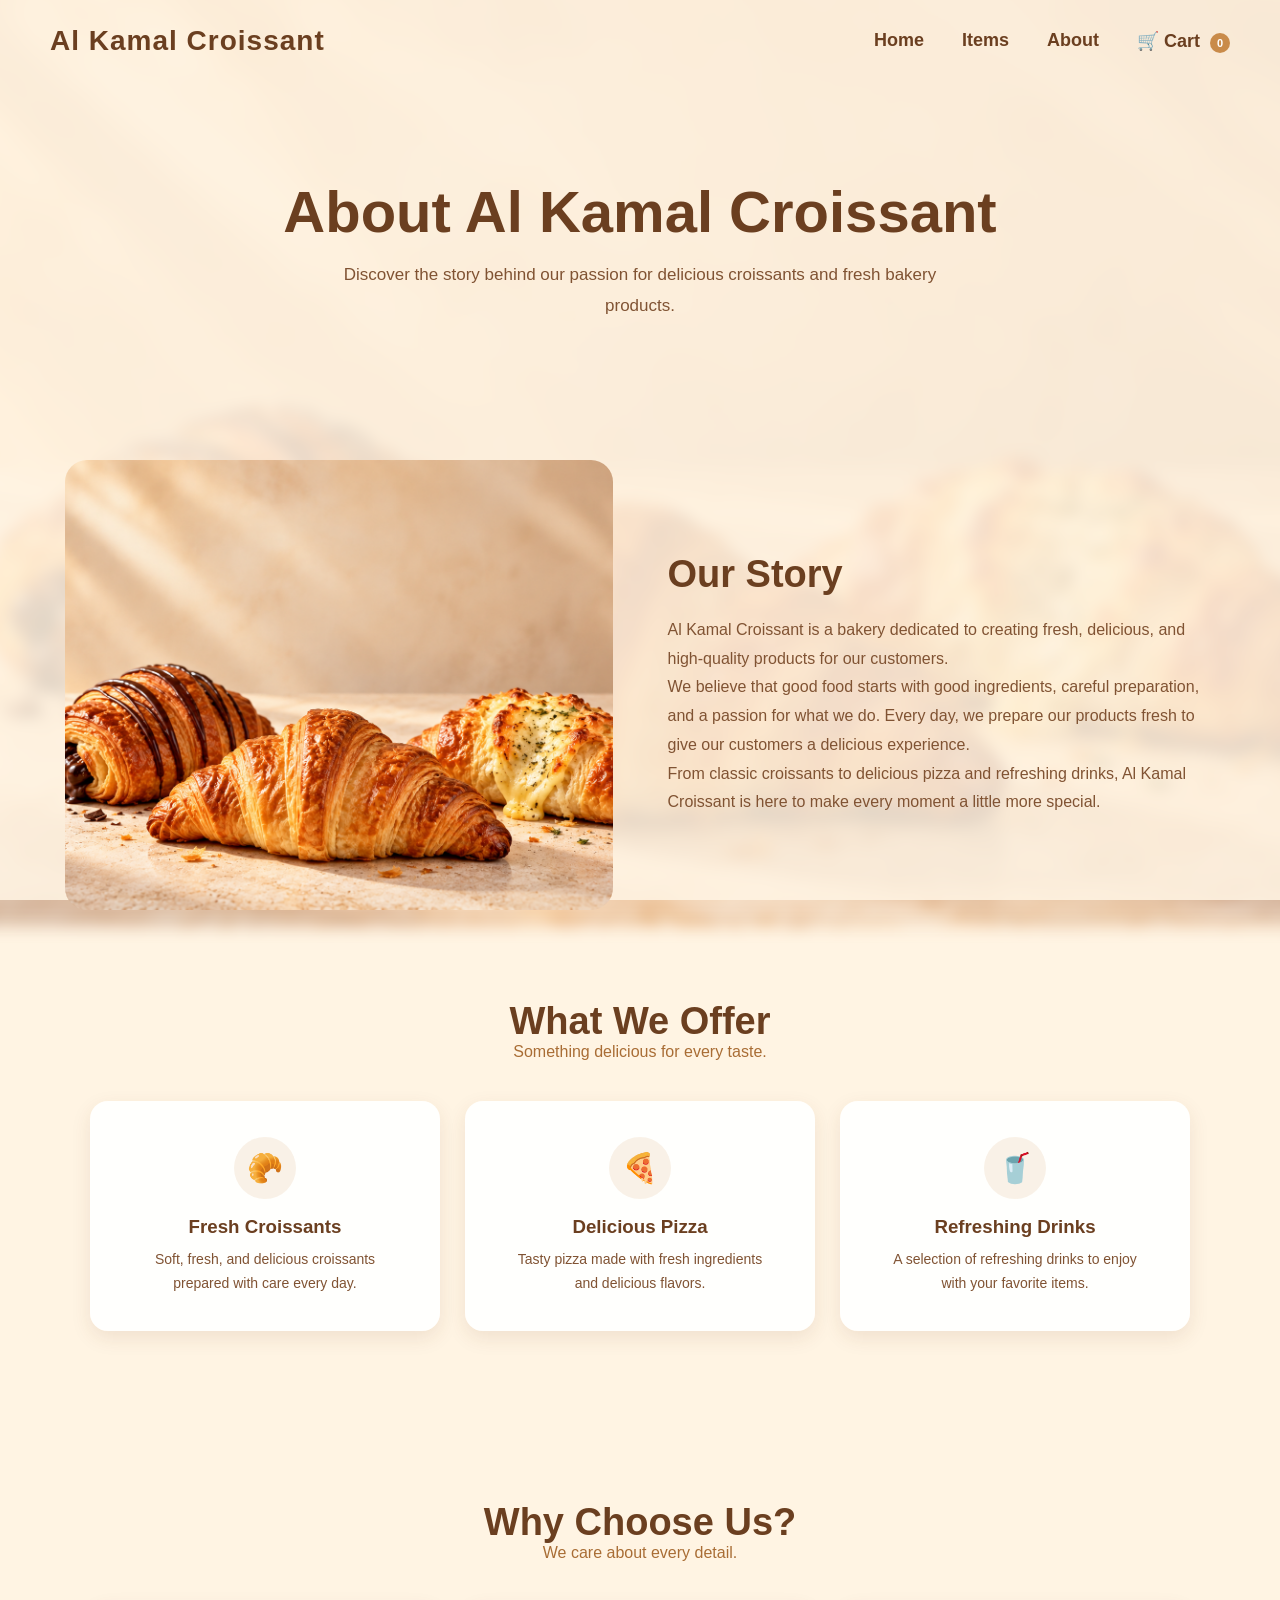
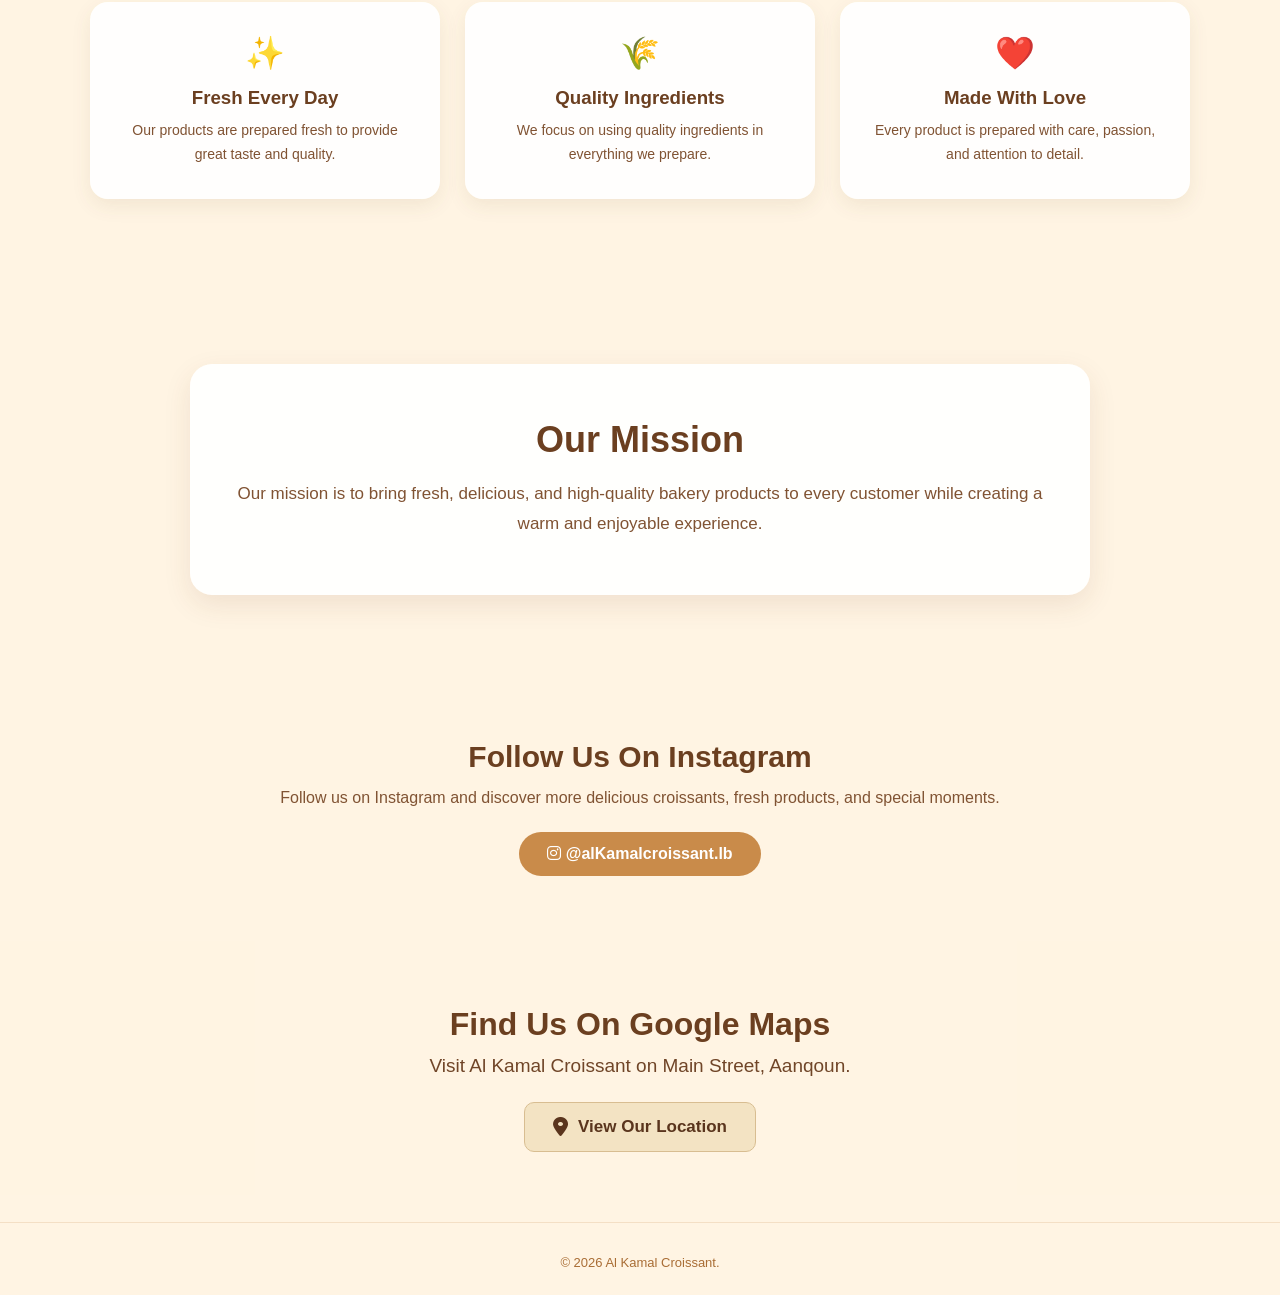
==== commit 1e2ef76c: "Add files via upload" ====
--- a/about.html
+++ b/about.html
@@ -350,14 +350,19 @@
     <!-- Footer -->
     <footer>
 
-        <p>
-            © 2026 Al Kamal Croissant.
-        </p>
-
-    </footer>
-
+    <p>
+        © 2026 Al Kamal Croissant.
+    </p>
+
+</footer>
+
+<script src="cart.js"></script>
 
 </body>
-
 </html>
 
+
+</body>
+
+</html>
+
--- a/style.css
+++ b/style.css
@@ -1,4 +1,3 @@
-
 /* =====================================================
    GENERAL
 ===================================================== */
@@ -33,7 +32,7 @@
     justify-content: space-between;
     align-items: center;
     padding: 25px 50px;
-    z-index: 10;
+    z-index: 100;
 }
 
 .logo {
@@ -119,8 +118,7 @@
     font-weight: 900;
     letter-spacing: 2px;
     margin-bottom: 15px;
-    text-shadow:
-        2px 2px 5px rgba(255, 255, 255, 0.7);
+    text-shadow: 2px 2px 5px rgba(255, 255, 255, 0.7);
 }
 
 .hero-content p {
@@ -128,8 +126,7 @@
     font-weight: 500;
     letter-spacing: 1px;
     margin-bottom: 30px;
-    text-shadow:
-        1px 1px 4px rgba(255, 255, 255, 0.8);
+    text-shadow: 1px 1px 4px rgba(255, 255, 255, 0.8);
 }
 
 .button {
@@ -142,15 +139,12 @@
     font-size: 18px;
     font-weight: bold;
     transition: 0.3s;
-    box-shadow:
-        0 4px 10px rgba(0, 0, 0, 0.15);
+    box-shadow: 0 4px 10px rgba(0, 0, 0, 0.15);
 }
 
 .button:hover {
     background-color: #a96d35;
     transform: translateY(-3px);
-    box-shadow:
-        0 6px 14px rgba(0, 0, 0, 0.20);
 }
 
 
@@ -172,10 +166,6 @@
     color: #6b3f20;
 }
 
-.items-page nav {
-    justify-content: space-between;
-}
-
 .items-section {
     min-height: 100vh;
     padding: 120px 40px 50px;
@@ -187,17 +177,12 @@
     font-weight: 800;
     color: #6b3f20;
     margin-bottom: 12px;
-    letter-spacing: 1px;
-    text-shadow:
-        1px 2px 4px rgba(107, 63, 32, 0.15);
 }
 
 .items-subtitle {
     font-size: 19px;
-    font-weight: 500;
     color: #805333;
     margin-bottom: 32px;
-    letter-spacing: 0.5px;
 }
 
 .categories {
@@ -215,8 +200,7 @@
     border-radius: 16px;
     text-decoration: none;
     display: block;
-    box-shadow:
-        0 7px 18px rgba(0, 0, 0, 0.16);
+    box-shadow: 0 7px 18px rgba(0, 0, 0, 0.16);
     transition: 0.35s;
 }
 
@@ -232,13 +216,11 @@
     content: "";
     position: absolute;
     inset: 0;
-    background:
-        linear-gradient(
-            to top,
-            rgba(0, 0, 0, 0.65),
-            rgba(0, 0, 0, 0.05)
-        );
-    transition: 0.35s;
+    background: linear-gradient(
+        to top,
+        rgba(0, 0, 0, 0.65),
+        rgba(0, 0, 0, 0.05)
+    );
 }
 
 .category-overlay {
@@ -253,13 +235,11 @@
 
 .category-overlay h2 {
     font-size: 27px;
-    font-weight: 800;
     margin-bottom: 5px;
 }
 
 .category-overlay p {
     font-size: 14px;
-    margin: 0;
 }
 
 .category-card:nth-child(3) {
@@ -270,21 +250,10 @@
 
 .category-card:hover {
     transform: translateY(-5px);
-    box-shadow:
-        0 12px 25px rgba(0, 0, 0, 0.22);
 }
 
 .category-card:hover img {
     transform: scale(1.06);
-}
-
-.category-card:hover::after {
-    background:
-        linear-gradient(
-            to top,
-            rgba(0, 0, 0, 0.72),
-            rgba(0, 0, 0, 0.10)
-        );
 }
 
 
@@ -308,7 +277,7 @@
 
 .croissants-section {
     min-height: 100vh;
-    padding: 60px 50px 70px;
+    padding: 120px 50px 70px;
     text-align: center;
 }
 
@@ -317,56 +286,27 @@
     font-weight: 800;
     color: #6b3f20;
     margin-bottom: 25px;
-    letter-spacing: 1px;
-    text-shadow:
-        1px 2px 4px rgba(107, 63, 32, 0.15);
-}
-
-
-/* =====================================================
-   OCCASION BANNER
-===================================================== */
+}
 
 .occasion-banner {
     width: 100%;
     max-width: 950px;
     margin: 0 auto 40px;
     padding: 18px 25px;
-    background:
-        rgba(255, 255, 255, 0.72);
-    border:
-        1px solid rgba(201, 139, 74, 0.30);
+    background: rgba(255, 255, 255, 0.72);
+    border: 1px solid rgba(201, 139, 74, 0.30);
     border-radius: 16px;
-    box-shadow:
-        0 6px 18px rgba(107, 63, 32, 0.08);
-    backdrop-filter: blur(5px);
-    overflow: hidden;
-    animation:
-        occasionAppear 0.8s ease;
-}
-
-.occasion-banner h2 {
-    font-family:
-        "Noto Kufi Arabic",
-        sans-serif;
-    font-size: 21px;
-    font-weight: 700;
-    color: #6b3f20;
-    margin: 0 0 5px;
-    direction: rtl;
-    letter-spacing: 0.2px;
-}
-
-.occasion-banner p {
-    font-family:
-        "Noto Kufi Arabic",
-        sans-serif;
-    font-size: 12px;
-    font-weight: 400;
+    box-shadow: 0 6px 18px rgba(107, 63, 32, 0.08);
+}
+
+.occasion-banner h2,
+.occasion-content h3 {
+    color: #6b3f20;
+}
+
+.occasion-banner p,
+.occasion-content p {
     color: #a96d35;
-    margin: 0;
-    direction: rtl;
-    line-height: 1.8;
 }
 
 .occasion-content {
@@ -374,77 +314,11 @@
     align-items: center;
     justify-content: center;
     gap: 18px;
-    text-align: center;
-}
-
-.occasion-content h3 {
-    font-family:
-        "Noto Kufi Arabic",
-        sans-serif;
-    font-size: 21px;
-    font-weight: 700;
-    color: #6b3f20;
-    margin: 0;
-    direction: rtl;
-    letter-spacing: 0.2px;
-}
-
-.occasion-content p {
-    font-family:
-        "Noto Kufi Arabic",
-        sans-serif;
-    font-size: 12px;
-    font-weight: 400;
-    color: #a96d35;
-    margin: 5px 0 0;
-    direction: rtl;
 }
 
 .occasion-icon {
     font-size: 22px;
-    animation:
-        cuteBounce 2.5s ease-in-out infinite;
-}
-
-.occasion-line {
-    width: 45px;
-    height: 1px;
-    background: #c98b4a;
-    margin: 0 auto 10px;
-    opacity: 0.55;
-}
-
-.occasion-line:last-child {
-    margin: 10px auto 0;
-}
-
-@keyframes occasionAppear {
-    from {
-        opacity: 0;
-        transform: translateY(8px);
-    }
-
-    to {
-        opacity: 1;
-        transform: translateY(0);
-    }
-}
-
-@keyframes cuteBounce {
-    0%,
-    100% {
-        transform: translateY(0);
-    }
-
-    50% {
-        transform: translateY(-3px);
-    }
-}
-
-
-/* =====================================================
-   CROISSANTS GRID
-===================================================== */
+}
 
 .croissants-grid {
     max-width: 1200px;
@@ -455,12 +329,10 @@
 }
 
 .croissant-card {
-    background:
-        rgba(255, 255, 255, 0.90);
+    background: rgba(255, 255, 255, 0.90);
     border-radius: 18px;
     overflow: hidden;
-    box-shadow:
-        0 7px 20px rgba(0, 0, 0, 0.14);
+    box-shadow: 0 7px 20px rgba(0, 0, 0, 0.14);
     transition: 0.35s;
     padding-bottom: 18px;
 }
@@ -469,18 +341,12 @@
     width: 100%;
     height: 270px;
     object-fit: contain;
-    object-position: center;
     display: block;
-    padding: 0;
     transition: 0.5s;
 }
 
 .croissant-card h2 {
-    font-family:
-        "Noto Kufi Arabic",
-        sans-serif;
     font-size: 20px;
-    font-weight: 700;
     color: #6b3f20;
     margin: 18px 10px 8px;
     line-height: 1.7;
@@ -492,26 +358,31 @@
 }
 
 .croissant-card p {
-    font-family: Arial, sans-serif;
     font-size: 16px;
     font-weight: 600;
     color: #a96d35;
-    margin: 0;
 }
 
 .croissant-card:hover {
     transform: translateY(-7px);
-    box-shadow:
-        0 13px 28px rgba(0, 0, 0, 0.20);
 }
 
 .croissant-card:hover img {
     transform: scale(1.06);
 }
 
-
-/* =====================================================
-   PIZZA PAGE
+.ingredients {
+    font-size: 13px !important;
+    font-weight: 500 !important;
+    color: #805333 !important;
+    margin: 0 10px 8px !important;
+    line-height: 1.7;
+    direction: rtl;
+}
+
+
+/* =====================================================
+   PIZZA
 ===================================================== */
 
 .pizza-page {
@@ -530,18 +401,14 @@
 
 .pizza-section {
     min-height: 100vh;
-    padding: 60px 50px 70px;
+    padding: 120px 50px 70px;
     text-align: center;
 }
 
 .pizza-section > h1 {
     font-size: 42px;
-    font-weight: 800;
     color: #6b3f20;
     margin-bottom: 25px;
-    letter-spacing: 1px;
-    text-shadow:
-        1px 2px 4px rgba(107, 63, 32, 0.15);
 }
 
 .pizza-grid {
@@ -553,65 +420,45 @@
 }
 
 .pizza-card {
-    background:
-        rgba(255, 255, 255, 0.90);
+    background: rgba(255, 255, 255, 0.90);
     border-radius: 18px;
     overflow: hidden;
-    box-shadow:
-        0 7px 20px rgba(0, 0, 0, 0.14);
+    box-shadow: 0 7px 20px rgba(0, 0, 0, 0.14);
+    padding-bottom: 22px;
     transition: 0.35s;
-    padding-bottom: 22px;
 }
 
 .pizza-card img {
     width: 100%;
     height: 270px;
     object-fit: contain;
-    object-position: center;
     display: block;
-    padding: 0;
-    transition: 0.5s;
 }
 
 .pizza-card h2 {
-    font-family:
-        "Noto Kufi Arabic",
-        sans-serif;
     font-size: 20px;
-    font-weight: 700;
     color: #6b3f20;
     margin: 18px 10px 8px;
-    line-height: 1.7;
     direction: rtl;
 }
 
 .pizza-prices {
-    font-family:
-        Arial,
-        sans-serif;
     direction: rtl;
 }
 
 .pizza-prices p {
     font-size: 16px;
-    font-weight: 600;
     color: #a96d35;
     margin: 5px 0;
 }
 
 .pizza-card:hover {
     transform: translateY(-7px);
-    box-shadow:
-        0 13px 28px rgba(0, 0, 0, 0.20);
-}
-
-.pizza-card:hover img {
-    transform: scale(1.06);
-}
-
-
-/* =====================================================
-   DRINKS PAGE
+}
+
+
+/* =====================================================
+   DRINKS
 ===================================================== */
 
 .drinks-page {
@@ -636,12 +483,8 @@
 
 .drinks-section > h1 {
     font-size: 42px;
-    font-weight: 800;
     color: #6b3f20;
     margin-bottom: 40px;
-    letter-spacing: 1px;
-    text-shadow:
-        1px 2px 4px rgba(107, 63, 32, 0.15);
 }
 
 .drinks-grid {
@@ -653,13 +496,10 @@
 }
 
 .drink-card {
-    background:
-        rgba(255, 255, 255, 0.90);
+    background: rgba(255, 255, 255, 0.90);
     border-radius: 18px;
     overflow: hidden;
-    box-shadow:
-        0 7px 20px rgba(0, 0, 0, 0.14);
-    transition: 0.35s;
+    box-shadow: 0 7px 20px rgba(0, 0, 0, 0.14);
     padding-bottom: 18px;
 }
 
@@ -667,44 +507,23 @@
     width: 100%;
     height: 280px;
     object-fit: contain;
-    display: block;
     padding: 15px;
-    transition: 0.5s;
 }
 
 .drink-card h2 {
-    font-family:
-        "Noto Kufi Arabic",
-        sans-serif;
     font-size: 21px;
-    font-weight: 700;
     color: #6b3f20;
     margin: 12px 10px 8px;
-    line-height: 1.7;
-    direction: ltr;
 }
 
 .drink-card p {
-    font-family: Arial, sans-serif;
     font-size: 16px;
-    font-weight: 600;
     color: #a96d35;
-    margin: 0;
-}
-
-.drink-card:hover {
-    transform: translateY(-7px);
-    box-shadow:
-        0 13px 28px rgba(0, 0, 0, 0.20);
-}
-
-.drink-card:hover img {
-    transform: scale(1.06);
-}
-
-
-/* =====================================================
-   CONTACT PAGE
+}
+
+
+/* =====================================================
+   CONTACT
 ===================================================== */
 
 .contact-page {
@@ -742,30 +561,15 @@
 .contact-hero-content {
     max-width: 750px;
     color: white;
-    padding: 20px;
 }
 
 .contact-hero-content h1 {
     font-size: 58px;
-    font-weight: 900;
-    letter-spacing: 2px;
     margin-bottom: 12px;
-    text-shadow:
-        2px 3px 6px rgba(0, 0, 0, 0.25);
 }
 
 .contact-hero-content p {
     font-size: 25px;
-    font-weight: 600;
-    margin-bottom: 12px;
-}
-
-.contact-hero-content span {
-    display: block;
-    font-size: 17px;
-    line-height: 1.7;
-    max-width: 650px;
-    margin: 0 auto;
 }
 
 .contact-info {
@@ -779,8 +583,7 @@
 
 .contact-card {
     min-height: 190px;
-    background:
-        rgba(255, 255, 255, 0.92);
+    background: rgba(255, 255, 255, 0.92);
     border-radius: 18px;
     padding: 28px 18px;
     display: flex;
@@ -788,19 +591,7 @@
     align-items: center;
     justify-content: center;
     text-align: center;
-    border:
-        1px solid rgba(201, 139, 74, 0.18);
-    box-shadow:
-        0 7px 20px rgba(107, 63, 32, 0.10);
-    transition:
-        transform 0.3s ease,
-        box-shadow 0.3s ease;
-}
-
-.contact-card:hover {
-    transform: translateY(-7px);
-    box-shadow:
-        0 14px 28px rgba(107, 63, 32, 0.17);
+    box-shadow: 0 7px 20px rgba(107, 63, 32, 0.10);
 }
 
 .contact-icon {
@@ -809,8 +600,7 @@
     display: flex;
     align-items: center;
     justify-content: center;
-    background:
-        rgba(201, 139, 74, 0.12);
+    background: rgba(201, 139, 74, 0.12);
     border-radius: 50%;
     font-size: 27px;
     margin-bottom: 15px;
@@ -818,16 +608,11 @@
 
 .contact-card h3 {
     color: #6b3f20;
-    font-size: 19px;
-    font-weight: 800;
     margin-bottom: 9px;
 }
 
 .contact-card p {
     color: #805333;
-    font-size: 14px;
-    line-height: 1.6;
-    margin: 0;
 }
 
 .contact-main {
@@ -837,7 +622,6 @@
     display: grid;
     grid-template-columns: 1fr 1fr;
     gap: 50px;
-    align-items: center;
 }
 
 .contact-image {
@@ -849,40 +633,20 @@
     width: 100%;
     height: 100%;
     object-fit: cover;
-    display: block;
     border-radius: 22px;
-    box-shadow:
-        0 10px 28px rgba(107, 63, 32, 0.15);
-    transition: 0.4s;
-}
-
-.contact-image img:hover {
-    transform: scale(1.01);
 }
 
 .contact-form {
-    background:
-        rgba(255, 255, 255, 0.94);
+    background: rgba(255, 255, 255, 0.94);
     padding: 42px;
     border-radius: 22px;
-    border:
-        1px solid rgba(201, 139, 74, 0.18);
-    box-shadow:
-        0 10px 28px rgba(107, 63, 32, 0.10);
+    box-shadow: 0 10px 28px rgba(107, 63, 32, 0.10);
 }
 
 .contact-form h2 {
     color: #6b3f20;
     font-size: 34px;
-    font-weight: 800;
     margin-bottom: 10px;
-}
-
-.contact-form > p {
-    color: #805333;
-    font-size: 15px;
-    line-height: 1.6;
-    margin-bottom: 28px;
 }
 
 .input-group {
@@ -904,108 +668,19 @@
     padding: 13px 15px;
     background: #fffaf4;
     color: #6b3f20;
-    border:
-        1px solid #e2d3c5;
+    border: 1px solid #e2d3c5;
     border-radius: 9px;
     outline: none;
-    font-family: Arial, sans-serif;
     font-size: 14px;
-    transition: 0.3s;
-}
-
-.input-group input::placeholder,
-.input-group textarea::placeholder {
-    color: #a28c7c;
-}
-
-.input-group input:focus,
-.input-group select:focus,
-.input-group textarea:focus {
-    border-color: #c98b4a;
-    box-shadow:
-        0 0 0 3px rgba(201, 139, 74, 0.12);
 }
 
 .input-group textarea {
     min-height: 120px;
-    resize: vertical;
-}
-
-.input-group select {
-    cursor: pointer;
-}
-
-.contact-form button {
-    width: 100%;
-    padding: 14px 20px;
-    border: none;
-    border-radius: 9px;
-    background: #c98b4a;
-    color: white;
-    font-size: 16px;
-    font-weight: bold;
-    cursor: pointer;
-    transition: 0.3s;
-    box-shadow:
-        0 5px 12px rgba(107, 63, 32, 0.12);
-}
-
-.contact-form button:hover {
-    background: #a96d35;
-    transform: translateY(-2px);
-    box-shadow:
-        0 7px 16px rgba(107, 63, 32, 0.18);
-}
-
-.contact-cta {
-    width: 100%;
-    padding: 70px 20px;
-    text-align: center;
-    background:
-        rgba(255, 244, 227, 0.98);
-    border-top:
-        1px solid rgba(201, 139, 74, 0.25);
-    border-bottom:
-        1px solid rgba(201, 139, 74, 0.25);
-}
-
-.contact-cta h2 {
-    color: #6b3f20;
-    font-size: 35px;
-    font-weight: 800;
-    margin-bottom: 12px;
-}
-
-.contact-cta p {
-    color: #805333;
-    font-size: 16px;
-    margin-bottom: 25px;
-}
-
-.contact-cta a {
-    display: inline-block;
-    background: #c98b4a;
-    color: white;
-    text-decoration: none;
-    padding: 14px 32px;
-    border-radius: 8px;
-    font-size: 16px;
-    font-weight: bold;
-    transition: 0.3s;
-    box-shadow:
-        0 5px 12px rgba(107, 63, 32, 0.12);
-}
-
-.contact-cta a:hover {
-    background: #a96d35;
-    transform: translateY(-3px);
-    box-shadow:
-        0 7px 16px rgba(107, 63, 32, 0.18);
-}
-
-
-/* =====================================================
-   ABOUT PAGE
+}
+
+
+/* =====================================================
+   ABOUT
 ===================================================== */
 
 .about-page {
@@ -1025,7 +700,6 @@
     background-image: url("images/logo.PNG");
     background-size: cover;
     background-position: center;
-    background-repeat: no-repeat;
     filter: blur(7px);
     transform: scale(1.06);
     z-index: -2;
@@ -1037,8 +711,7 @@
     left: 0;
     width: 100%;
     height: 100%;
-    background:
-        rgba(255, 244, 227, 0.88);
+    background: rgba(255, 244, 227, 0.88);
     z-index: -1;
 }
 
@@ -1048,46 +721,38 @@
     align-items: center;
     justify-content: center;
     text-align: center;
-    padding:
-        140px 20px 70px;
+    padding: 140px 20px 70px;
 }
 
 .about-hero-content {
     max-width: 800px;
-    padding: 30px;
 }
 
 .about-hero-content h1 {
     color: #6b3f20;
     font-size: 58px;
-    font-weight: 900;
-    letter-spacing: 1px;
     margin-bottom: 15px;
-    text-shadow:
-        2px 3px 6px rgba(107, 63, 32, 0.18);
 }
 
 .about-hero-content p {
     color: #c98b4a;
     font-size: 27px;
     font-weight: 700;
-    margin-bottom: 15px;
 }
 
 .about-hero-content span {
     display: block;
-    max-width: 650px;
-    margin: auto;
     color: #805333;
     font-size: 17px;
     line-height: 1.8;
+    max-width: 650px;
+    margin: auto;
 }
 
 .about-story {
     width: 90%;
     max-width: 1150px;
-    margin:
-        30px auto 90px;
+    margin: 30px auto 90px;
     display: grid;
     grid-template-columns: 1fr 1fr;
     gap: 55px;
@@ -1099,27 +764,17 @@
     height: 450px;
     overflow: hidden;
     border-radius: 22px;
-    box-shadow:
-        0 10px 30px rgba(107, 63, 32, 0.15);
 }
 
 .about-story-image img {
     width: 100%;
     height: 100%;
     object-fit: cover;
-    display: block;
-    filter: blur(1px);
-    transition: 0.4s;
-}
-
-.about-story-image:hover img {
-    transform: scale(1.03);
 }
 
 .about-story-content h2 {
     color: #6b3f20;
     font-size: 38px;
-    font-weight: 900;
     margin-bottom: 20px;
 }
 
@@ -1127,14 +782,12 @@
     color: #805333;
     font-size: 16px;
     line-height: 1.8;
-    margin-bottom: 15px;
 }
 
 .about-section {
     width: 90%;
     max-width: 1200px;
-    margin:
-        0 auto 90px;
+    margin: 0 auto 90px;
     text-align: center;
 }
 
@@ -1145,13 +798,10 @@
 .about-title h2 {
     color: #6b3f20;
     font-size: 38px;
-    font-weight: 900;
-    margin-bottom: 10px;
 }
 
 .about-title p {
     color: #a96d35;
-    font-size: 16px;
 }
 
 .about-cards {
@@ -1163,18 +813,11 @@
 }
 
 .about-card {
-    background:
-        rgba(255, 255, 255, 0.92);
+    background: rgba(255, 255, 255, 0.92);
     padding: 32px 25px;
     min-height: 230px;
     border-radius: 18px;
-    border:
-        1px solid rgba(201, 139, 74, 0.18);
-    box-shadow:
-        0 7px 20px rgba(107, 63, 32, 0.10);
-    transition:
-        transform 0.3s ease,
-        box-shadow 0.3s ease;
+    box-shadow: 0 7px 20px rgba(107, 63, 32, 0.10);
     display: flex;
     flex-direction: column;
     align-items: center;
@@ -1182,30 +825,20 @@
     text-align: center;
 }
 
-.about-card:hover {
-    transform: translateY(-7px);
-    box-shadow:
-        0 14px 28px rgba(107, 63, 32, 0.17);
-}
-
 .about-icon {
     width: 62px;
     height: 62px;
-    margin:
-        0 auto 17px;
+    margin: 0 auto 17px;
     display: flex;
     align-items: center;
     justify-content: center;
-    background:
-        rgba(201, 139, 74, 0.12);
+    background: rgba(201, 139, 74, 0.12);
     border-radius: 50%;
     font-size: 29px;
 }
 
 .about-card h3 {
     color: #6b3f20;
-    font-size: 19px;
-    font-weight: 800;
     margin-bottom: 10px;
 }
 
@@ -1214,18 +847,12 @@
     font-size: 14px;
     line-height: 1.7;
     max-width: 260px;
-    margin: 0;
 }
 
 .why-us {
     width: 100%;
     padding: 80px 5%;
-    background:
-        rgba(255, 244, 227, 0.75);
-    border-top:
-        1px solid rgba(201, 139, 74, 0.20);
-    border-bottom:
-        1px solid rgba(201, 139, 74, 0.20);
+    background: rgba(255, 244, 227, 0.75);
     text-align: center;
 }
 
@@ -1238,17 +865,10 @@
 }
 
 .why-card {
-    background:
-        rgba(255, 255, 255, 0.90);
+    background: rgba(255, 255, 255, 0.90);
     padding: 32px 25px;
     border-radius: 18px;
-    box-shadow:
-        0 7px 20px rgba(107, 63, 32, 0.09);
-    transition: 0.3s;
-}
-
-.why-card:hover {
-    transform: translateY(-6px);
+    box-shadow: 0 7px 20px rgba(107, 63, 32, 0.09);
 }
 
 .why-icon {
@@ -1258,7 +878,6 @@
 
 .why-card h3 {
     color: #6b3f20;
-    font-size: 20px;
     margin-bottom: 10px;
 }
 
@@ -1271,27 +890,20 @@
 .about-mission {
     width: 90%;
     max-width: 900px;
-    margin:
-        85px auto;
+    margin: 85px auto;
     text-align: center;
 }
 
 .mission-content {
-    background:
-        rgba(255, 255, 255, 0.92);
-    padding:
-        55px 45px;
+    background: rgba(255, 255, 255, 0.92);
+    padding: 55px 45px;
     border-radius: 22px;
-    border:
-        1px solid rgba(201, 139, 74, 0.18);
-    box-shadow:
-        0 10px 28px rgba(107, 63, 32, 0.10);
+    box-shadow: 0 10px 28px rgba(107, 63, 32, 0.10);
 }
 
 .mission-content h2 {
     color: #6b3f20;
     font-size: 36px;
-    font-weight: 900;
     margin-bottom: 18px;
 }
 
@@ -1305,46 +917,18 @@
     width: 100%;
     padding: 70px 20px;
     text-align: center;
-    background:
-        rgba(255, 244, 227, 0.98);
-    border-top:
-        1px solid rgba(201, 139, 74, 0.25);
-    border-bottom:
-        1px solid rgba(201, 139, 74, 0.25);
+    background: rgba(255, 244, 227, 0.98);
 }
 
 .about-cta h2 {
     color: #6b3f20;
     font-size: 35px;
-    font-weight: 800;
     margin-bottom: 12px;
 }
 
 .about-cta p {
     color: #805333;
-    font-size: 16px;
     margin-bottom: 25px;
-}
-
-.about-cta a {
-    display: inline-block;
-    background: #c98b4a;
-    color: white;
-    text-decoration: none;
-    padding: 14px 32px;
-    border-radius: 8px;
-    font-size: 16px;
-    font-weight: bold;
-    transition: 0.3s;
-    box-shadow:
-        0 5px 12px rgba(107, 63, 32, 0.12);
-}
-
-.about-cta a:hover {
-    background: #a96d35;
-    transform: translateY(-3px);
-    box-shadow:
-        0 7px 16px rgba(107, 63, 32, 0.18);
 }
 
 
@@ -1357,50 +941,17 @@
     background: #fff4e3;
     padding: 32px 20px 25px;
     text-align: center;
-    border-top:
-        1px solid rgba(201, 139, 74, 0.20);
-    display: flex;
-    flex-direction: column;
-    align-items: center;
-    justify-content: center;
-}
-
-.footer-line {
-    width: 340px;
-    max-width: 80%;
-    height: 1px;
-    background:
-        rgba(201, 139, 74, 0.25);
-    margin:
-        0 auto 20px;
+    border-top: 1px solid rgba(201, 139, 74, 0.20);
 }
 
 footer p {
     color: #a96d35;
     font-size: 13px;
-    margin: 0;
-    letter-spacing: 0.2px;
-    text-align: center;
-}
-
-
-/* =====================================================
-   INGREDIENTS
-===================================================== */
-
-.ingredients {
-    font-size: 13px !important;
-    font-weight: 500 !important;
-    color: #805333 !important;
-    margin:
-        0 10px 8px !important;
-    line-height: 1.7;
-    direction: rtl;
-}
-
-
-/* =====================================================
-   INSTAGRAM SECTION
+}
+
+
+/* =====================================================
+   INSTAGRAM
 ===================================================== */
 
 .instagram-section {
@@ -1411,7 +962,7 @@
 
 .instagram-content {
     max-width: 750px;
-    margin: 0 auto;
+    margin: auto;
 }
 
 .instagram-content h2 {
@@ -1422,8 +973,6 @@
 
 .instagram-content p {
     color: #805333;
-    font-size: 16px;
-    line-height: 1.8;
     margin-bottom: 25px;
 }
 
@@ -1434,20 +983,7 @@
     color: white;
     text-decoration: none;
     border-radius: 25px;
-    font-size: 15px;
     font-weight: 600;
-    transition: 0.3s;
-}
-
-.instagram-button:hover {
-    background: #a96d35;
-    transform: translateY(-2px);
-}
-
-.instagram-button i {
-    font-size: 18px;
-    margin-right: 8px;
-    vertical-align: middle;
 }
 
 
@@ -1465,12 +1001,6 @@
     font-size: 14px;
     font-weight: 600;
     cursor: pointer;
-    transition: 0.3s;
-}
-
-.add-to-cart:hover {
-    background: #a96d35;
-    transform: translateY(-2px);
 }
 
 
@@ -1504,13 +1034,10 @@
     right: 25px;
     z-index: 9999;
     padding: 14px 22px;
-    background: #6b3f20;
-    color: white;
-    border-radius: 12px;
-    box-shadow:
-        0 6px 20px rgba(0, 0, 0, 0.18);
-    font-size: 14px;
-    font-weight: 600;
+    background: #f3e3c3;
+    color: #5a351d;
+    border: 1px solid #d8bd91;
+    border-radius: 10px;
     opacity: 0;
     transform: translateY(-10px);
     transition: 0.3s;
@@ -1524,319 +1051,991 @@
 
 /* =====================================================
    CART PAGE
+   هذا هو الإصلاح الأساسي للمشكلة
 ===================================================== */
 
 .cart-page {
     min-height: 100vh;
+
     background:
         linear-gradient(
             rgba(255, 244, 227, 0.94),
             rgba(255, 244, 227, 0.94)
         ),
         url("images/logo.PNG");
+
     background-size: cover;
     background-position: center;
     background-attachment: fixed;
-    color: #6b3f20;
-}
-
-.cart-section {
+
+    color: #6b3f20;
+
+    overflow-x: hidden;
+}
+
+
+/*
+   Navbar absolute
+   لذلك نترك مساحة فوق الـ Cart
+*/
+
+.cart-page .cart-section {
+    width: 100%;
     max-width: 900px;
+
     margin: 0 auto;
-    padding: 70px 25px;
-}
-
-.cart-section h1 {
+
+    padding: 155px 25px 70px;
+
     text-align: center;
-    color: #6b3f20;
+
+    box-sizing: border-box;
+}
+
+
+/* =====================================================
+   CART TITLE
+===================================================== */
+
+.cart-page .cart-section h1 {
+    position: relative;
+    z-index: 1;
+
     font-size: 38px;
-    margin-bottom: 35px;
-}
-
-#cart-items {
+    line-height: 1.2;
+
+    margin: 0 0 35px;
+
+    color: #6b3f20;
+
+    text-align: center;
+}
+
+
+/* =====================================================
+   CART ITEMS
+===================================================== */
+
+.cart-page #cart-items {
     display: flex;
     flex-direction: column;
     gap: 15px;
 }
 
-.cart-item {
+.cart-page .cart-item {
     display: flex;
     align-items: center;
     justify-content: space-between;
+
+    width: 100%;
+
     padding: 18px 22px;
-    background:
-        rgba(255, 255, 255, 0.92);
+
+    background: rgba(255, 255, 255, 0.95);
+
+    border-radius: 12px;
+
+    box-shadow:
+        0 4px 15px rgba(107, 63, 32, 0.08);
+
+    box-sizing: border-box;
+}
+
+.cart-page .cart-item span {
+    color: #6b3f20;
+    font-weight: 600;
+}
+
+
+/* =====================================================
+   REMOVE
+===================================================== */
+
+.cart-page .cart-item button {
+    background: #f3e3c3;
+    color: #5a351d;
+
+    border: 1px solid #d8bd91;
+
+    padding: 8px 14px;
+
+    border-radius: 7px;
+
+    cursor: pointer;
+
+    font-size: 13px;
+    font-weight: 600;
+
+    transition: 0.3s;
+}
+
+.cart-page .cart-item button:hover {
+    background: #e8d1a8;
+    color: #4a2c18;
+}
+
+
+/* =====================================================
+   EMPTY CART
+===================================================== */
+
+.cart-page .empty-cart {
+    font-size: 20px;
+
+    padding: 30px;
+
+    color: #805333;
+
+    background: rgba(255, 255, 255, 0.90);
+
+    border-radius: 12px;
+}
+
+
+/* =====================================================
+   TOTAL
+===================================================== */
+
+.cart-page .cart-total {
+    margin-top: 30px;
+
+    padding: 20px;
+
+    background: rgba(255, 255, 255, 0.90);
+
+    border-radius: 12px;
+
+    border: 1px solid rgba(216, 189, 145, 0.35);
+}
+
+.cart-page .cart-total h2 {
+    margin: 0;
+
+    font-size: 25px;
+
+    color: #6b3f20;
+}
+
+.cart-page #cart-total {
+    color: #a96d35;
+}
+
+
+/* =====================================================
+   COMPLETE ORDER
+===================================================== */
+
+.cart-page .complete-order-container {
+    margin-top: 25px;
+}
+
+.cart-page .complete-order {
+    padding: 14px 28px;
+
+    background: #f3e3c3;
+
+    color: #5a351d;
+
+    border: 1px solid #d8bd91;
+
+    border-radius: 10px;
+
+    font-size: 17px;
+
+    font-weight: bold;
+
+    cursor: pointer;
+
+    transition: 0.3s;
+
+    box-shadow:
+        0 4px 10px rgba(107, 63, 32, 0.08);
+}
+
+.cart-page .complete-order:hover {
+    background: #e8d1a8;
+    color: #4a2c18;
+    transform: translateY(-2px);
+}
+
+
+/* =====================================================
+   CUSTOMER FORM
+===================================================== */
+
+.cart-page .customer-form {
+    margin-top: 30px;
+
+    padding: 30px;
+
+    background: rgba(255, 255, 255, 0.95);
+
     border-radius: 15px;
+
     box-shadow:
-        0 6px 18px rgba(0, 0, 0, 0.08);
-}
-
-.cart-item span {
+        0 5px 20px rgba(107, 63, 32, 0.08);
+
+    box-sizing: border-box;
+}
+
+.cart-page .customer-form h2 {
+    margin-bottom: 25px;
+
+    font-size: 26px;
+
+    color: #6b3f20;
+}
+
+
+/* =====================================================
+   INPUTS
+===================================================== */
+
+.cart-page .customer-form input {
+    width: 100%;
+
+    padding: 13px 15px;
+
+    margin-bottom: 15px;
+
+    border: 1px solid #d8c8b8;
+
+    border-radius: 8px;
+
+    background: #fffaf4;
+
+    color: #5a351d;
+
+    font-size: 16px;
+
+    outline: none;
+
+    box-sizing: border-box;
+}
+
+.cart-page .customer-form input:focus {
+    border-color: #d8bd91;
+}
+
+
+/* =====================================================
+   DELIVERY / TAKEAWAY
+===================================================== */
+
+.cart-page .order-type {
+    display: flex;
+
+    justify-content: center;
+
+    gap: 15px;
+
+    margin: 10px 0 20px;
+}
+
+.cart-page .order-type-btn {
+    flex: 1;
+
+    padding: 13px 20px;
+
+    background: #f8ecd7;
+
+    color: #5a351d;
+
+    border: 2px solid #d8bd91;
+
+    border-radius: 8px;
+
+    font-size: 16px;
+
+    font-weight: bold;
+
+    cursor: pointer;
+
+    transition: 0.3s;
+}
+
+.cart-page .order-type-btn:hover {
+    background: #e8d1a8;
+}
+
+.cart-page .order-type-btn.selected {
+    background: #e8d1a8;
+
+    color: #4a2c18;
+
+    border-color: #c9a875;
+}
+
+
+/* =====================================================
+   SEND ORDER
+===================================================== */
+
+.cart-page .place-order {
+    width: 100%;
+
+    padding: 14px;
+
+    margin-top: 10px;
+
+    background: #f3e3c3;
+
+    color: #5a351d;
+
+    border: 1px solid #d8bd91;
+
+    border-radius: 9px;
+
     font-size: 17px;
-    font-weight: 600;
-    color: #6b3f20;
-}
-
-.cart-item button {
-    border: none;
-    background: transparent;
-    color: #a96d35;
-    font-size: 13px;
+
+    font-weight: bold;
+
     cursor: pointer;
-}
-
-.cart-item button:hover {
-    color: #6b3f20;
-    text-decoration: underline;
-}
-
-.empty-cart {
+
+    transition: 0.3s;
+}
+
+.cart-page .place-order:hover {
+    background: #e8d1a8;
+    color: #4a2c18;
+}
+
+
+/* =====================================================
+   TABLET
+===================================================== */
+
+@media (max-width: 900px) {
+
+    nav {
+        padding: 20px 25px;
+    }
+
+    nav ul {
+        gap: 18px;
+    }
+
+    nav ul li a {
+        font-size: 15px;
+    }
+
+    .croissants-grid,
+    .pizza-grid {
+        grid-template-columns: repeat(2, 1fr);
+    }
+
+    .contact-info {
+        grid-template-columns: repeat(2, 1fr);
+    }
+
+    .contact-main {
+        grid-template-columns: 1fr;
+        max-width: 750px;
+    }
+
+    .about-story {
+        grid-template-columns: 1fr;
+        max-width: 750px;
+    }
+
+    .about-cards,
+    .why-cards {
+        grid-template-columns: repeat(2, 1fr);
+    }
+}
+
+
+/* =====================================================
+   MOBILE
+===================================================== */
+
+@media (max-width: 600px) {
+
+    nav {
+        position: absolute;
+
+        width: 100%;
+
+        padding: 18px 12px;
+
+        flex-direction: column;
+
+        gap: 12px;
+    }
+
+    .logo {
+        font-size: 21px;
+        text-align: center;
+    }
+
+    nav ul {
+        width: 100%;
+
+        display: flex;
+
+        justify-content: center;
+
+        align-items: center;
+
+        gap: 12px;
+
+        flex-wrap: wrap;
+    }
+
+    nav ul li a {
+        font-size: 13px;
+        white-space: nowrap;
+    }
+
+
+    /* HOME */
+
+    .hero-content {
+        width: 100%;
+        padding: 20px 15px;
+        transform: translateY(-20px);
+    }
+
+    .hero-content h1 {
+        font-size: 40px;
+        line-height: 1.15;
+    }
+
+    .hero-content p {
+        font-size: 18px;
+    }
+
+
+    /* ITEMS */
+
+    .items-section {
+        padding: 120px 15px 50px;
+    }
+
+    .categories {
+        grid-template-columns: 1fr;
+    }
+
+    .category-card {
+        width: 100%;
+        height: 230px;
+    }
+
+    .category-card:nth-child(3) {
+        grid-column: auto;
+        width: 100%;
+    }
+
+
+    /* CROISSANTS */
+
+    .croissants-section {
+        padding: 120px 15px 50px;
+    }
+
+    .croissants-section > h1 {
+        font-size: 32px;
+    }
+
+    .croissants-grid {
+        grid-template-columns: 1fr;
+        gap: 25px;
+    }
+
+    .croissant-card img {
+        height: 220px;
+    }
+
+
+    /* PIZZA */
+
+    .pizza-section {
+        padding: 120px 15px 50px;
+    }
+
+    .pizza-section > h1 {
+        font-size: 32px;
+    }
+
+    .pizza-grid {
+        grid-template-columns: 1fr;
+        gap: 25px;
+    }
+
+    .pizza-card img {
+        height: 220px;
+    }
+
+
+    /* DRINKS */
+
+    .drinks-section {
+        padding: 120px 15px 50px;
+    }
+
+    .drinks-grid {
+        grid-template-columns: 1fr;
+    }
+
+    .drink-card img {
+        height: 260px;
+    }
+
+
+    /* ABOUT */
+
+    .about-hero {
+        min-height: 380px;
+        padding: 130px 15px 50px;
+    }
+
+    .about-hero-content h1 {
+        font-size: 40px;
+    }
+
+    .about-hero-content p {
+        font-size: 21px;
+    }
+
+    .about-story {
+        width: 92%;
+        grid-template-columns: 1fr;
+        gap: 30px;
+    }
+
+    .about-story-image {
+        height: 320px;
+    }
+
+    .about-cards {
+        grid-template-columns: 1fr;
+    }
+
+    .why-cards {
+        grid-template-columns: 1fr;
+    }
+
+
+    /* CONTACT */
+
+    .contact-hero {
+        min-height: 360px;
+        padding: 130px 15px 50px;
+    }
+
+    .contact-hero-content h1 {
+        font-size: 40px;
+    }
+
+    .contact-info {
+        width: 92%;
+        grid-template-columns: 1fr;
+    }
+
+    .contact-main {
+        width: 92%;
+        grid-template-columns: 1fr;
+    }
+
+    .contact-image {
+        height: 350px;
+    }
+
+    .contact-form {
+        padding: 25px 20px;
+    }
+
+
+    /* =================================================
+       CART MOBILE — IMPORTANT
+    ================================================= */
+
+    .cart-page .cart-section {
+        width: 100%;
+
+        /*
+           لأن الـNavbar على الموبايل
+           يأخذ سطرين
+        */
+        padding: 155px 15px 50px;
+
+        margin: 0 auto;
+
+        box-sizing: border-box;
+    }
+
+    .cart-page .cart-section h1 {
+        font-size: 30px;
+
+        margin-bottom: 30px;
+    }
+
+    .cart-page .cart-item {
+        flex-direction: column;
+
+        gap: 10px;
+
+        text-align: center;
+
+        padding: 18px 15px;
+    }
+
+    .cart-page .cart-item button {
+        width: 100%;
+    }
+
+    .cart-page .order-type {
+        flex-direction: column;
+
+        gap: 10px;
+    }
+
+    .cart-page .order-type-btn {
+        width: 100%;
+    }
+
+    .cart-page .customer-form {
+        padding: 20px;
+    }
+
+    .cart-page .complete-order {
+        width: 100%;
+    }
+
+    .cart-notification {
+        left: 15px;
+        right: 15px;
+
+        top: 110px;
+
+        text-align: center;
+    }
+
+
+    /* FOOTER */
+
+    footer {
+        padding: 28px 15px 22px;
+    }
+}
+
+
+/* =====================================================
+   VERY SMALL PHONES
+===================================================== */
+
+@media (max-width: 380px) {
+
+    nav {
+        padding: 15px 10px;
+    }
+
+    .logo {
+        font-size: 19px;
+    }
+
+    nav ul {
+        gap: 9px;
+    }
+
+    nav ul li a {
+        font-size: 12px;
+    }
+
+    .hero-content h1 {
+        font-size: 32px;
+    }
+
+    .items-section h1 {
+        font-size: 29px;
+    }
+
+    .croissants-section {
+        padding: 115px 12px 45px;
+    }
+
+    .pizza-section {
+        padding: 115px 12px 45px;
+    }
+
+    .cart-page .cart-section {
+        padding: 150px 12px 45px;
+    }
+
+    .cart-page .cart-section h1 {
+        font-size: 27px;
+    }
+}
+/* =====================================================
+   OPENING HOURS + DELIVERY — HOME DESIGN
+===================================================== */
+
+.opening-hours {
+    width: 100%;
+    padding: 80px 20px;
+    background: #fff4e3;
     text-align: center;
-    padding: 40px;
-    background:
-        rgba(255, 255, 255, 0.9);
-    border-radius: 15px;
+}
+
+.hours-card {
+    max-width: 900px;
+    margin: auto;
+    padding: 45px 50px;
+
+    background: rgba(255, 255, 255, 0.92);
+
+    border: 1px solid rgba(201, 139, 74, 0.20);
+    border-radius: 24px;
+
+    box-shadow:
+        0 12px 30px rgba(107, 63, 32, 0.10);
+}
+
+.hours-card h2 {
+    color: #6b3f20;
+    font-size: 36px;
+    margin-bottom: 12px;
+}
+
+.hours-subtitle {
     color: #805333;
-    font-size: 17px;
-}
-
-.cart-total {
-    margin-top: 25px;
-    padding: 20px;
-    text-align: right;
-    border-top:
-        1px solid rgba(201, 139, 74, 0.3);
-}
-
-.cart-total h2 {
-    color: #6b3f20;
-    font-size: 24px;
-}
-
-#cart-total {
-    color: #a96d35;
-}
-
-.complete-order-container {
-    margin-top: 25px;
-    text-align: center;
-}
-
-.complete-order {
-    padding: 14px 35px;
-    border: none;
-    border-radius: 25px;
-    background: #c98b4a;
-    color: white;
     font-size: 16px;
-    font-weight: 600;
-    cursor: pointer;
-    transition: 0.3s;
-}
-
-.complete-order:hover {
-    background: #a96d35;
-    transform: translateY(-2px);
-}
-
-.customer-form {
-    margin-top: 30px;
-    padding: 30px;
-    background:
-        rgba(255, 255, 255, 0.92);
-    border-radius: 18px;
-    box-shadow:
-        0 7px 20px rgba(0, 0, 0, 0.08);
-}
-
-.customer-form h2 {
-    text-align: center;
-    color: #6b3f20;
-    margin-bottom: 22px;
-}
-
-.customer-form input {
-    width: 100%;
-    padding: 13px 15px;
-    margin-bottom: 15px;
-    border:
-        1px solid #e2d3c5;
-    border-radius: 10px;
-    background: #fffaf4;
-    color: #6b3f20;
-    font-size: 14px;
-    outline: none;
-}
-
-.customer-form input:focus {
-    border-color: #c98b4a;
-}
-
-.place-order {
-    width: 100%;
-    padding: 14px;
-    margin-top: 5px;
-    border: none;
-    border-radius: 25px;
-    background: #c98b4a;
-    color: white;
-    font-size: 15px;
-    font-weight: 600;
-    cursor: pointer;
-    transition: 0.3s;
-}
-
-.place-order:hover {
-    background: #a96d35;
-    transform: translateY(-2px);
-}
-
-
-/* =====================================================
-   OPENING HOURS
-===================================================== */
-
-.opening-hours {
-    margin-top: 28px;
-    text-align: center;
-}
-
-.hours-card {
-    display: inline-block;
-    padding: 18px 28px;
-    background:
-        rgba(255, 255, 255, 0.90);
-    border-radius: 15px;
-    box-shadow:
-        0 6px 20px rgba(0, 0, 0, 0.12);
-    backdrop-filter: blur(5px);
-}
-
-.hours-card h2 {
-    margin:
-        0 0 12px;
-    font-size: 22px;
-    font-weight: 700;
-    color: #5a3825;
-}
-
-.hours-subtitle {
-    margin-bottom: 15px;
-    color: #805333;
-    font-size: 15px;
-    line-height: 1.6;
+    line-height: 1.7;
+    margin-bottom: 30px;
 }
 
 .hours-info {
-    display: flex;
-    justify-content: center;
-    align-items: center;
-    gap: 25px;
+    display: grid;
+    grid-template-columns: repeat(2, 1fr);
+    gap: 20px;
 }
 
 .time-row {
     display: flex;
     flex-direction: column;
-    gap: 4px;
-    min-width: 170px;
-    padding: 10px 15px;
-    background: #fff8f2;
-    border-radius: 10px;
-    color: #4b3325;
+    align-items: center;
+    justify-content: center;
+
+    padding: 22px 15px;
+
+    background: #fffaf4;
+    border: 1px solid #ead8c3;
+    border-radius: 16px;
+
+    transition: 0.3s;
+}
+
+.time-row:hover {
+    transform: translateY(-4px);
+    box-shadow: 0 7px 18px rgba(107, 63, 32, 0.10);
 }
 
 .time-row span:first-child {
-    font-size: 15px;
-    font-weight: 700;
+    color: #c98b4a;
+    font-size: 17px;
+    font-weight: bold;
+    margin-bottom: 8px;
 }
 
 .time-row span:last-child {
-    font-size: 14px;
-    font-weight: 500;
-}
-
-
-/* =====================================================
-   DELIVERY SERVICE
+    color: #6b3f20;
+    font-size: 18px;
+    font-weight: bold;
+}
+
+
+/* =====================================================
+   DELIVERY SECTION
 ===================================================== */
 
 .delivery-section {
-    padding: 55px 20px;
-    background: #fdf6f0;
-    display: flex;
-    justify-content: center;
-    align-items: center;
+    width: 100%;
+    padding: 30px 20px 80px;
+    background: #fff4e3;
 }
 
 .delivery-card {
-    width: 90%;
-    max-width: 850px;
+    max-width: 900px;
+    margin: auto;
+
     display: flex;
     align-items: center;
-    gap: 28px;
-    padding: 30px 38px;
-    background:
-        rgba(255, 255, 255, 0.92);
-    border-radius: 20px;
-    border:
-        1px solid rgba(170, 125, 85, 0.18);
+    gap: 25px;
+
+    padding: 32px 40px;
+
+    background: linear-gradient(
+        135deg,
+        #f3e3c3,
+        #fffaf4
+    );
+
+    border: 1px solid #dfc49e;
+    border-radius: 24px;
+
     box-shadow:
-        0 8px 25px rgba(80, 50, 30, 0.08);
-    transition: 0.3s ease;
+        0 10px 28px rgba(107, 63, 32, 0.10);
+
+    transition: 0.3s;
 }
 
 .delivery-card:hover {
-    transform: translateY(-4px);
+    transform: translateY(-5px);
     box-shadow:
-        0 12px 30px rgba(80, 50, 30, 0.13);
+        0 15px 32px rgba(107, 63, 32, 0.14);
 }
 
 .delivery-icon {
-    width: 75px;
+    min-width: 75px;
     height: 75px;
-    min-width: 75px;
+
     display: flex;
     align-items: center;
     justify-content: center;
-    background: #f1dfcd;
+
+    background: #c98b4a;
+    color: white;
+
     border-radius: 50%;
-    font-size: 36px;
+
+    font-size: 35px;
+
+    box-shadow:
+        0 6px 15px rgba(201, 139, 74, 0.25);
 }
 
 .delivery-content {
+    text-align: left;
     flex: 1;
-    text-align: right;
 }
 
 .delivery-badge {
     display: inline-block;
-    margin-bottom: 7px;
-    padding: 5px 12px;
+
+    padding: 6px 14px;
+
+    background: #fff;
+    color: #a96d35;
+
     border-radius: 20px;
-    background: #ead1b9;
-    color: #6b4731;
-    font-size: 12px;
+
+    font-size: 13px;
     font-weight: bold;
-    letter-spacing: 0.5px;
+
+    margin-bottom: 8px;
 }
 
 .delivery-content h2 {
-    margin:
-        0 0 8px;
-    color: #4b3022;
-    font-size: 26px;
-    font-weight: 700;
+    color: #6b3f20;
+    font-size: 30px;
+    margin-bottom: 8px;
 }
 
 .delivery-content p {
+    color: #805333;
+    font-size: 16px;
+    line-height: 1.7;
     margin: 0;
-    color: #725c4c;
+}
+
+
+/* =====================================================
+   HOME MOBILE
+===================================================== */
+
+@media (max-width: 600px) {
+
+    .opening-hours {
+        padding: 55px 15px;
+    }
+
+    .hours-card {
+        padding: 30px 20px;
+        border-radius: 20px;
+    }
+
+    .hours-card h2 {
+        font-size: 29px;
+    }
+
+    .hours-subtitle {
+        font-size: 14px;
+    }
+
+    .hours-info {
+        grid-template-columns: 1fr;
+        gap: 12px;
+    }
+
+    .time-row {
+        padding: 18px 12px;
+    }
+
+    .delivery-section {
+        padding: 10px 15px 55px;
+    }
+
+   .delivery-card {
+    display: flex;
+    flex-direction: row;
+    align-items: center;
+    justify-content: flex-start;
+    padding: 30px 50px;
+    gap: 30px;
+}
+
+.delivery-icon {
+    flex-shrink: 0;
+    font-size: 50px;
+}
+
+.delivery-content {
+    text-align: right;
+    direction: rtl;
+}
+
+.delivery-content h2 {
+    font-size: 32px;
+    margin: 8px 0;
+}
+
+.delivery-content p {
     font-size: 17px;
-    line-height: 1.7;
-    font-weight: 500;
-}
-
-
+    margin: 0;
+}
+
+.delivery-badge {
+    display: inline-block;
+}
+
+
+/* MOBILE */
+@media (max-width: 768px) {
+
+    .delivery-card {
+        flex-direction: row;
+        justify-content: flex-start;
+        padding: 25px 20px;
+        gap: 18px;
+    }
+
+    .delivery-icon {
+        font-size: 40px;
+    }
+
+    .delivery-content {
+        text-align: right;
+    }
+
+    .delivery-content h2 {
+        font-size: 26px;
+    }
+
+    .delivery-content p {
+        font-size: 14px;
+    }
+
+}}
 /* =====================================================
    LOCATION SECTION
 ===================================================== */
@@ -1844,1186 +2043,58 @@
 .location-section {
     padding: 70px 20px;
     text-align: center;
-    background: #fdf6f0;
+    background: rgba(255, 244, 227, 0.90);
 }
 
 .location-content {
-    max-width: 750px;
+    max-width: 800px;
     margin: auto;
 }
 
 .location-content h2 {
+    color: #6b3f20;
     font-size: 32px;
-    margin-bottom: 15px;
-    color: #4a2c20;
-    font-weight: 700;
+    margin-bottom: 12px;
+    font-weight: bold;
 }
 
 .location-content p {
-    font-size: 17px;
-    color: #666;
-    margin-bottom: 28px;
-    line-height: 1.7;
-}
+    color: #704528;
+    font-size: 19px;
+    margin-bottom: 25px;
+}
+
+
+/* Google Maps Button */
 
 .location-button {
     display: inline-flex;
     align-items: center;
     justify-content: center;
     gap: 10px;
+
     padding: 14px 28px;
-    background: #d4aa46;
+
+    background: #f3e3c3;
+    color: #5a351d;
+
+    border: 1px solid #d8bd91;
+    border-radius: 10px;
+
+    font-size: 17px;
+    font-weight: bold;
+
+    text-decoration: none;
+
+    transition: 0.3s ease;
+}
+
+.location-button i {
+    font-size: 20px;
+}
+
+.location-button:hover {
+    background: #c98b4a;
     color: white;
-    text-decoration: none;
-    border-radius: 30px;
-    font-size: 16px;
-    font-weight: 600;
-    transition: 0.3s ease;
-}
-
-.location-button i {
-    font-size: 18px;
-}
-
-.location-button:hover {
-    background: #b88e2f;
-    transform: translateY(-3px);
-    box-shadow:
-        0 8px 20px rgba(0, 0, 0, 0.15);
-}
-
-
-/* =====================================================
-   TABLET — 900px
-===================================================== */
-
-@media (max-width: 900px) {
-
-    html,
-    body {
-        width: 100%;
-        max-width: 100%;
-        overflow-x: hidden;
-    }
-
-    nav {
-        width: 100%;
-        padding: 20px 25px;
-    }
-
-    nav ul {
-        gap: 18px;
-    }
-
-    nav ul li a {
-        font-size: 15px;
-    }
-
-    /* Croissants */
-
-    .croissants-section {
-        padding:
-            50px 30px 60px;
-    }
-
-    .croissants-grid {
-        grid-template-columns:
-            repeat(2, 1fr);
-        gap: 25px;
-    }
-
-    .croissant-card img {
-        height: 220px;
-    }
-
-    .occasion-banner {
-        max-width: 750px;
-    }
-
-    /* Pizza */
-
-    .pizza-section {
-        padding:
-            50px 30px 60px;
-    }
-
-    .pizza-grid {
-        max-width: 750px;
-        grid-template-columns:
-            repeat(2, 1fr);
-        gap: 25px;
-    }
-
-    .pizza-card img {
-        height: 220px;
-    }
-
-    /* Drinks */
-
-    .drinks-grid {
-        max-width: 750px;
-    }
-
-    /* Contact */
-
-    .contact-info {
-        grid-template-columns:
-            repeat(2, 1fr);
-    }
-
-    .contact-main {
-        grid-template-columns:
-            1fr;
-        max-width: 750px;
-    }
-
-    .contact-image {
-        height: 450px;
-    }
-
-    /* About */
-
-    .about-story {
-        grid-template-columns: 1fr;
-        max-width: 750px;
-    }
-
-    .about-cards {
-        grid-template-columns:
-            repeat(2, 1fr);
-    }
-
-    .why-cards {
-        grid-template-columns:
-            1fr;
-        max-width: 600px;
-    }
-
-    .about-story-image {
-        height: 400px;
-    }
-
-    /* General width protection */
-
-    .items-section,
-    .categories,
-    .croissants-section,
-    .croissants-grid,
-    .pizza-section,
-    .pizza-grid,
-    .drinks-section,
-    .drinks-grid,
-    .about-story,
-    .about-section,
-    .about-mission,
-    .contact-hero,
-    .contact-info,
-    .contact-main,
-    .cart-section {
-        max-width: 100%;
-    }
-}
-
-
-/* =====================================================
-   SMALL TABLETS — 768px
-===================================================== */
-
-@media (max-width: 768px) {
-
-    nav {
-        padding:
-            20px 25px;
-    }
-
-    .logo {
-        font-size: 22px;
-    }
-
-    nav ul {
-        gap: 18px;
-    }
-
-    nav ul li a {
-        font-size: 15px;
-    }
-
-    .categories {
-        grid-template-columns: 1fr;
-        max-width: 500px;
-    }
-
-    .category-card {
-        height: 230px;
-        width: 100%;
-    }
-
-    .category-card:nth-child(3) {
-        grid-column: auto;
-        width: 100%;
-        justify-self: stretch;
-    }
-
-    .category-overlay h2 {
-        font-size: 25px;
-    }
-}
-
-
-/* =====================================================
-   MOBILE — 600px
-===================================================== */
-
-@media (max-width: 600px) {
-
-    html,
-    body {
-        width: 100%;
-        max-width: 100%;
-        overflow-x: hidden;
-    }
-
-    /* -------------------------
-       Navigation
-    ------------------------- */
-
-    nav {
-        position: absolute;
-        width: 100%;
-        padding:
-            18px 12px;
-        flex-direction: column;
-        gap: 12px;
-    }
-
-    .logo {
-        font-size: 21px;
-        text-align: center;
-    }
-
-    nav ul {
-        width: 100%;
-        display: flex;
-        justify-content: center;
-        align-items: center;
-        gap: 12px;
-        flex-wrap: wrap;
-    }
-
-    nav ul li a {
-        font-size: 13px;
-        white-space: nowrap;
-    }
-
-
-    /* -------------------------
-       Home
-    ------------------------- */
-
-    .hero {
-        width: 100%;
-        min-height: 100vh;
-        overflow: hidden;
-    }
-
-    .hero-content {
-        width: 100%;
-        max-width: 100%;
-        padding:
-            20px 15px;
-        transform:
-            translateY(-20px);
-    }
-
-    .hero-content h1 {
-        font-size:
-            clamp(34px, 10vw, 42px);
-        line-height: 1.15;
-        letter-spacing: 1px;
-        margin-bottom: 12px;
-    }
-
-    .hero-content p {
-        font-size:
-            clamp(17px, 5vw, 19px);
-        line-height: 1.5;
-        margin-bottom: 25px;
-    }
-
-    .button {
-        font-size: 15px;
-        padding:
-            12px 22px;
-        white-space: nowrap;
-    }
-
-
-    /* -------------------------
-       Items
-    ------------------------- */
-
-    .items-section {
-        width: 100%;
-        padding:
-            120px 15px 50px;
-    }
-
-    .items-section h1 {
-        font-size: 34px;
-    }
-
-    .items-subtitle {
-        font-size: 16px;
-        line-height: 1.6;
-    }
-
-    .categories {
-        width: 100%;
-        max-width: 500px;
-        grid-template-columns: 1fr;
-        gap: 20px;
-    }
-
-    .category-card {
-        width: 100%;
-        height: 230px;
-    }
-
-    .category-card:nth-child(3) {
-        grid-column: auto;
-        width: 100%;
-    }
-
-    .category-overlay h2 {
-        font-size: 24px;
-    }
-
-
-    /* -------------------------
-       Croissants
-    ------------------------- */
-
-    .croissants-section {
-        width: 100%;
-        padding:
-            120px 15px 50px;
-    }
-
-    .croissants-section > h1 {
-        font-size: 32px;
-        line-height: 1.3;
-        margin-bottom: 20px;
-    }
-
-    .croissants-grid {
-        width: 100%;
-        max-width: 500px;
-        grid-template-columns: 1fr;
-        gap: 25px;
-    }
-
-    .croissant-card {
-        width: 100%;
-        border-radius: 16px;
-    }
-
-    .croissant-card img {
-        width: 100%;
-        height: 220px;
-        object-fit: contain;
-    }
-
-    .croissant-card h2 {
-        font-size: 18px;
-        line-height: 1.8;
-        margin:
-            15px 10px 7px;
-        overflow-wrap: break-word;
-    }
-
-    .croissant-card p {
-        font-size: 15px;
-    }
-
-    .croissant-card .ingredients {
-        font-size: 12px !important;
-        line-height: 1.8;
-        margin:
-            0 12px 8px !important;
-        overflow-wrap: break-word;
-    }
-
-    .croissant-card .add-to-cart {
-        font-size: 13px;
-        padding:
-            9px 18px;
-        margin-top: 10px;
-    }
-
-    .occasion-banner {
-        width: 100%;
-        max-width: 100%;
-        padding:
-            18px 12px;
-        margin-bottom: 30px;
-        border-radius: 14px;
-        box-sizing: border-box;
-    }
-
-    .occasion-content {
-        gap: 10px;
-    }
-
-    .occasion-content h3 {
-        font-size: 18px;
-        line-height: 1.8;
-    }
-
-    .occasion-content p {
-        font-size: 12px;
-        line-height: 1.8;
-    }
-
-    .occasion-icon {
-        font-size: 19px;
-    }
-
-    .occasion-banner h2 {
-        font-size: 18px;
-        line-height: 1.8;
-    }
-
-    .occasion-banner p {
-        font-size: 13px;
-        line-height: 1.8;
-    }
-
-
-    /* -------------------------
-       Pizza
-    ------------------------- */
-
-    .pizza-section {
-        width: 100%;
-        padding:
-            120px 15px 50px;
-        box-sizing: border-box;
-    }
-
-    .pizza-section > h1 {
-        font-size: 32px;
-        line-height: 1.3;
-        margin-bottom: 20px;
-    }
-
-    .pizza-grid {
-        width: 100%;
-        max-width: 500px;
-        grid-template-columns: 1fr;
-        gap: 25px;
-    }
-
-    .pizza-card {
-        width: 100%;
-        border-radius: 16px;
-        box-sizing: border-box;
-    }
-
-    .pizza-card img {
-        width: 100%;
-        max-width: 100%;
-        height: 220px;
-        object-fit: contain;
-    }
-
-    .pizza-card h2 {
-        font-size: 18px;
-        line-height: 1.8;
-    }
-
-    .pizza-prices {
-        width: 100%;
-    }
-
-    .pizza-prices p {
-        font-size: 15px;
-    }
-
-    .pizza-card .add-to-cart {
-        font-size: 13px;
-        padding:
-            9px 16px;
-        margin:
-            6px 3px;
-        white-space: nowrap;
-    }
-
-
-    /* -------------------------
-       Drinks
-    ------------------------- */
-
-    .drinks-section {
-        width: 100%;
-        padding:
-            120px 15px 50px;
-        box-sizing: border-box;
-    }
-
-    .drinks-section > h1 {
-        font-size: 34px;
-        margin-bottom: 30px;
-    }
-
-    .drinks-grid {
-        width: 100%;
-        max-width: 500px;
-        grid-template-columns: 1fr;
-        gap: 25px;
-    }
-
-    .drink-card {
-        width: 100%;
-        box-sizing: border-box;
-    }
-
-    .drink-card img {
-        width: 100%;
-        height: 260px;
-    }
-
-    .drink-card h2 {
-        font-size: 19px;
-    }
-
-    .drink-card p {
-        font-size: 15px;
-    }
-
-
-    /* -------------------------
-       About
-    ------------------------- */
-
-    .about-page {
-        width: 100%;
-        overflow-x: hidden;
-    }
-
-    .about-hero {
-        width: 100%;
-        min-height: 380px;
-        padding:
-            130px 15px 50px;
-        box-sizing: border-box;
-    }
-
-    .about-hero-content {
-        width: 100%;
-        padding:
-            20px 10px;
-        box-sizing: border-box;
-    }
-
-    .about-hero-content h1 {
-        font-size: 40px;
-        line-height: 1.25;
-    }
-
-    .about-hero-content p {
-        font-size: 21px;
-    }
-
-    .about-hero-content span {
-        font-size: 14px;
-        line-height: 1.8;
-    }
-
-    .about-story {
-        width: 92%;
-        grid-template-columns: 1fr;
-        gap: 30px;
-        margin-bottom: 60px;
-        box-sizing: border-box;
-    }
-
-    .about-story-image {
-        width: 100%;
-        height: 320px;
-    }
-
-    .about-story-content h2 {
-        font-size: 30px;
-    }
-
-    .about-story-content p {
-        font-size: 14px;
-    }
-
-    .about-section {
-        width: 92%;
-        box-sizing: border-box;
-    }
-
-    .about-title h2 {
-        font-size: 30px;
-    }
-
-    .about-cards {
-        grid-template-columns: 1fr;
-        gap: 20px;
-    }
-
-    .about-card {
-        width: 100%;
-        box-sizing: border-box;
-    }
-
-    .why-us {
-        width: 100%;
-        padding:
-            60px 5%;
-        box-sizing: border-box;
-    }
-
-    .why-cards {
-        grid-template-columns: 1fr;
-    }
-
-    .about-mission {
-        width: 92%;
-        box-sizing: border-box;
-    }
-
-    .mission-content {
-        padding:
-            35px 22px;
-    }
-
-    .mission-content h2 {
-        font-size: 29px;
-    }
-
-    .mission-content p {
-        font-size: 14px;
-        line-height: 1.8;
-    }
-
-    .about-cta {
-        width: 100%;
-        padding:
-            55px 18px;
-        box-sizing: border-box;
-    }
-
-    .about-cta h2 {
-        font-size: 27px;
-        line-height: 1.4;
-    }
-
-    .about-cta p {
-        font-size: 14px;
-        line-height: 1.6;
-    }
-
-
-    /* -------------------------
-       Contact
-    ------------------------- */
-
-    .contact-page {
-        width: 100%;
-        overflow-x: hidden;
-    }
-
-    .contact-hero {
-        width: 100%;
-        min-height: 360px;
-        padding:
-            130px 15px 50px;
-        box-sizing: border-box;
-    }
-
-    .contact-hero-content {
-        width: 100%;
-        padding: 15px;
-        box-sizing: border-box;
-    }
-
-    .contact-hero-content h1 {
-        font-size: 40px;
-        line-height: 1.2;
-    }
-
-    .contact-hero-content p {
-        font-size: 20px;
-    }
-
-    .contact-hero-content span {
-        font-size: 14px;
-        line-height: 1.7;
-    }
-
-    .contact-info {
-        width: 92%;
-        grid-template-columns: 1fr;
-        gap: 18px;
-    }
-
-    .contact-card {
-        width: 100%;
-        box-sizing: border-box;
-    }
-
-    .contact-main {
-        width: 92%;
-        grid-template-columns: 1fr;
-        gap: 30px;
-    }
-
-    .contact-image {
-        width: 100%;
-        height: 350px;
-    }
-
-    .contact-form {
-        width: 100%;
-        padding:
-            25px 20px;
-        box-sizing: border-box;
-    }
-
-    .contact-form h2 {
-        font-size: 28px;
-    }
-
-    .contact-cta {
-        padding:
-            55px 18px;
-        box-sizing: border-box;
-    }
-
-    .contact-cta h2 {
-        font-size: 27px;
-    }
-
-
-    /* -------------------------
-       Cart
-    ------------------------- */
-
-    .cart-page {
-        width: 100%;
-        overflow-x: hidden;
-    }
-
-    .cart-section {
-        width: 100%;
-        padding:
-            120px 15px 50px;
-        box-sizing: border-box;
-    }
-
-    .cart-section h1 {
-        font-size: 30px;
-    }
-
-    .cart-item {
-        width: 100%;
-        padding: 15px;
-        gap: 10px;
-        box-sizing: border-box;
-    }
-
-    .cart-item span {
-        font-size: 14px;
-        overflow-wrap: break-word;
-    }
-
-    .customer-form {
-        width: 100%;
-        padding: 20px;
-        box-sizing: border-box;
-    }
-
-    .cart-notification {
-        left: 15px;
-        right: 15px;
-        top: 80px;
-        text-align: center;
-    }
-
-
-    /* -------------------------
-       Opening Hours
-    ------------------------- */
-
-    .opening-hours {
-        width: 100%;
-        padding:
-            0 15px;
-        margin-top: 22px;
-        box-sizing: border-box;
-    }
-
-    .hours-card {
-        width: 100%;
-        max-width: 400px;
-        padding:
-            16px 15px;
-        box-sizing: border-box;
-    }
-
-    .hours-card h2 {
-        font-size: 20px;
-    }
-
-    .hours-subtitle {
-        font-size: 14px;
-        line-height: 1.6;
-    }
-
-    .hours-info {
-        width: 100%;
-        flex-direction: column;
-        gap: 10px;
-    }
-
-    .time-row {
-        width: 100%;
-        min-width: 0;
-        padding:
-            10px 12px;
-        box-sizing: border-box;
-    }
-
-
-    /* -------------------------
-       Delivery
-    ------------------------- */
-
-    .delivery-section {
-        width: 100%;
-        padding:
-            45px 12px;
-        box-sizing: border-box;
-    }
-
-    .delivery-card {
-        width: 100%;
-        max-width: 500px;
-        flex-direction: column;
-        text-align: center;
-        padding:
-            28px 18px;
-        gap: 16px;
-        box-sizing: border-box;
-    }
-
-    .delivery-icon {
-        width: 68px;
-        height: 68px;
-        min-width: 68px;
-        font-size: 32px;
-    }
-
-    .delivery-content {
-        width: 100%;
-        text-align: center;
-    }
-
-    .delivery-content h2 {
-        font-size: 23px;
-        line-height: 1.4;
-    }
-
-    .delivery-content p {
-        font-size: 15px;
-        line-height: 1.8;
-    }
-
-
-    /* -------------------------
-       Location
-    ------------------------- */
-
-    .location-section {
-        width: 100%;
-        padding:
-            50px 15px;
-        box-sizing: border-box;
-    }
-
-    .location-content h2 {
-        font-size: 27px;
-    }
-
-    .location-content p {
-        font-size: 15px;
-    }
-
-    .location-button {
-        width: 100%;
-        max-width: 280px;
-        font-size: 15px;
-        padding:
-            13px 20px;
-        box-sizing: border-box;
-    }
-
-
-    /* -------------------------
-       Instagram
-    ------------------------- */
-
-    .instagram-section {
-        width: 100%;
-        padding:
-            45px 15px;
-        box-sizing: border-box;
-    }
-
-    .instagram-content h2 {
-        font-size: 26px;
-    }
-
-    .instagram-content p {
-        font-size: 14px;
-    }
-
-    .instagram-button {
-        font-size: 14px;
-        padding:
-            12px 22px;
-    }
-
-
-    /* -------------------------
-       Add to Cart
-    ------------------------- */
-
-    .add-to-cart {
-        font-size: 13px;
-        padding:
-            9px 18px;
-    }
-
-
-    /* -------------------------
-       Footer
-    ------------------------- */
-
-    footer {
-        padding:
-            28px 15px 22px;
-    }
-
-    .footer-line {
-        width: 280px;
-        max-width: 80%;
-    }
-
-    footer p {
-        font-size: 12px;
-    }
-}
-
-
-/* =====================================================
-   VERY SMALL PHONES — 380px
-===================================================== */
-
-@media (max-width: 380px) {
-
-    nav {
-        padding:
-            15px 10px;
-    }
-
-    .logo {
-        font-size: 19px;
-    }
-
-    nav ul {
-        gap: 9px;
-    }
-
-    nav ul li a {
-        font-size: 12px;
-    }
-
-    .hero-content {
-        padding:
-            15px 12px;
-    }
-
-    .hero-content h1 {
-        font-size: 32px;
-    }
-
-    .hero-content p {
-        font-size: 16px;
-    }
-
-    .button {
-        font-size: 14px;
-        padding:
-            11px 18px;
-    }
-
-    .items-section h1 {
-        font-size: 29px;
-    }
-
-    .hours-card {
-        padding:
-            15px 12px;
-    }
-
-    .time-row {
-        padding:
-            9px 10px;
-    }
-
-    .delivery-card {
-        padding:
-            25px 15px;
-    }
-
-    .delivery-content h2 {
-        font-size: 21px;
-    }
-
-    .delivery-content p {
-        font-size: 14px;
-    }
-
-    .location-content h2 {
-        font-size: 24px;
-    }
-
-    .location-content p {
-        font-size: 14px;
-    }
-
-    .location-button {
-        font-size: 14px;
-        max-width: 250px;
-    }
-
-    .instagram-content h2 {
-        font-size: 23px;
-    }
-
-
-    /* Croissants */
-
-    .croissants-section {
-        padding:
-            115px 12px 45px;
-    }
-
-    .croissants-section > h1 {
-        font-size: 29px;
-    }
-
-    .occasion-banner {
-        padding:
-            16px 10px;
-    }
-
-    .occasion-banner h2 {
-        font-size: 16px;
-    }
-
-    .occasion-banner p {
-        font-size: 12px;
-    }
-
-    .croissant-card img {
-        height: 200px;
-    }
-
-    .croissant-card h2 {
-        font-size: 17px;
-    }
-
-    .croissant-card p {
-        font-size: 14px;
-    }
-
-    .croissant-card .ingredients {
-        font-size: 11px !important;
-    }
-
-    .croissant-card .add-to-cart {
-        font-size: 12px;
-        padding:
-            8px 16px;
-    }
-
-
-    /* Pizza */
-
-    .pizza-section {
-        padding:
-            115px 12px 45px;
-    }
-
-    .pizza-section > h1 {
-        font-size: 29px;
-    }
-
-    .pizza-card img {
-        height: 200px;
-    }
-
-    .pizza-card h2 {
-        font-size: 17px;
-    }
-
-    .pizza-prices p {
-        font-size: 13px;
-    }
-
-    .pizza-card .add-to-cart {
-        font-size: 12px;
-        padding:
-            8px 12px;
-        margin:
-            5px 2px;
-    }
-
-
-    /* Drinks */
-
-    .drink-card img {
-        height: 220px;
-    }
-
-    /* About */
-
-    .about-hero-content h1 {
-        font-size: 34px;
-    }
-
-    .about-title h2 {
-        font-size: 27px;
-    }
-
-    .mission-content h2 {
-        font-size: 27px;
-    }
-
-    /* Contact */
-
-    .contact-hero-content h1 {
-        font-size: 34px;
-    }
-
-    /* Cart */
-
-    .cart-section h1 {
-        font-size: 27px;
-    }
+    transform: translateY(-2px);
 }
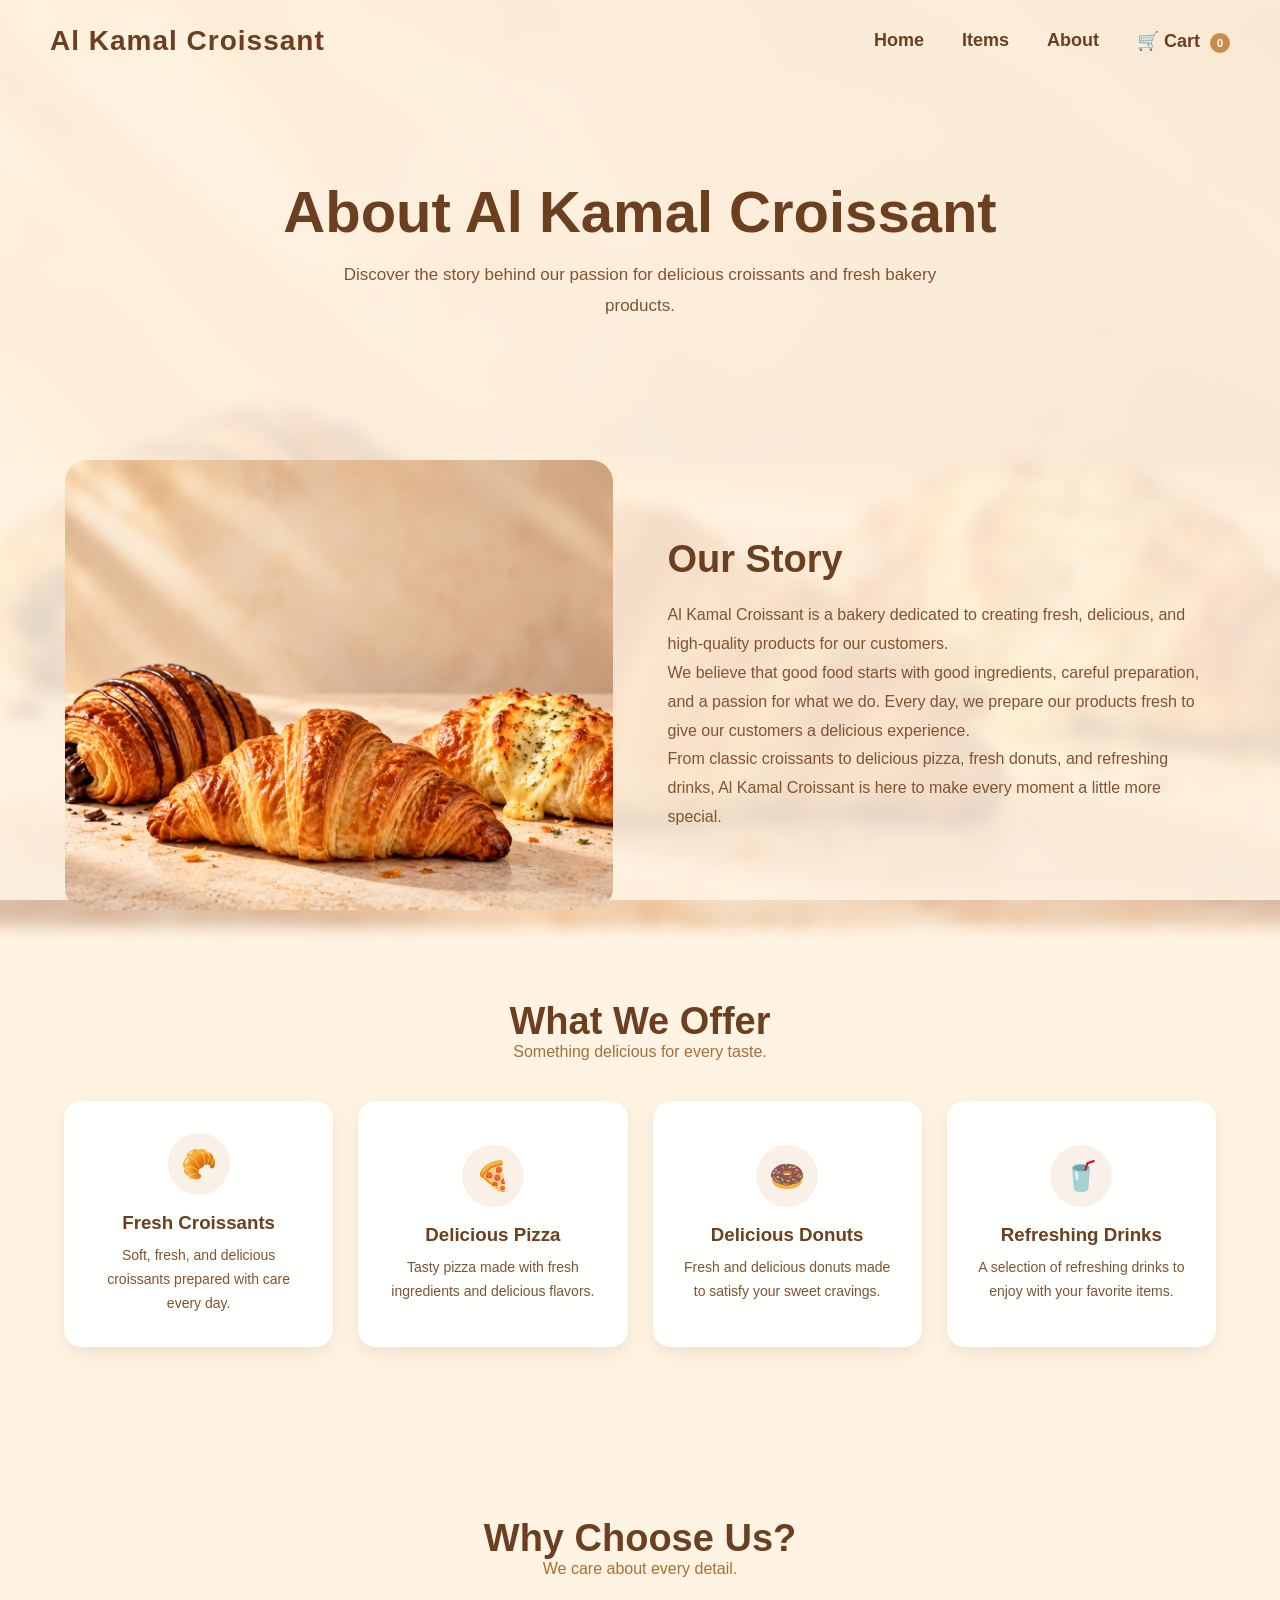
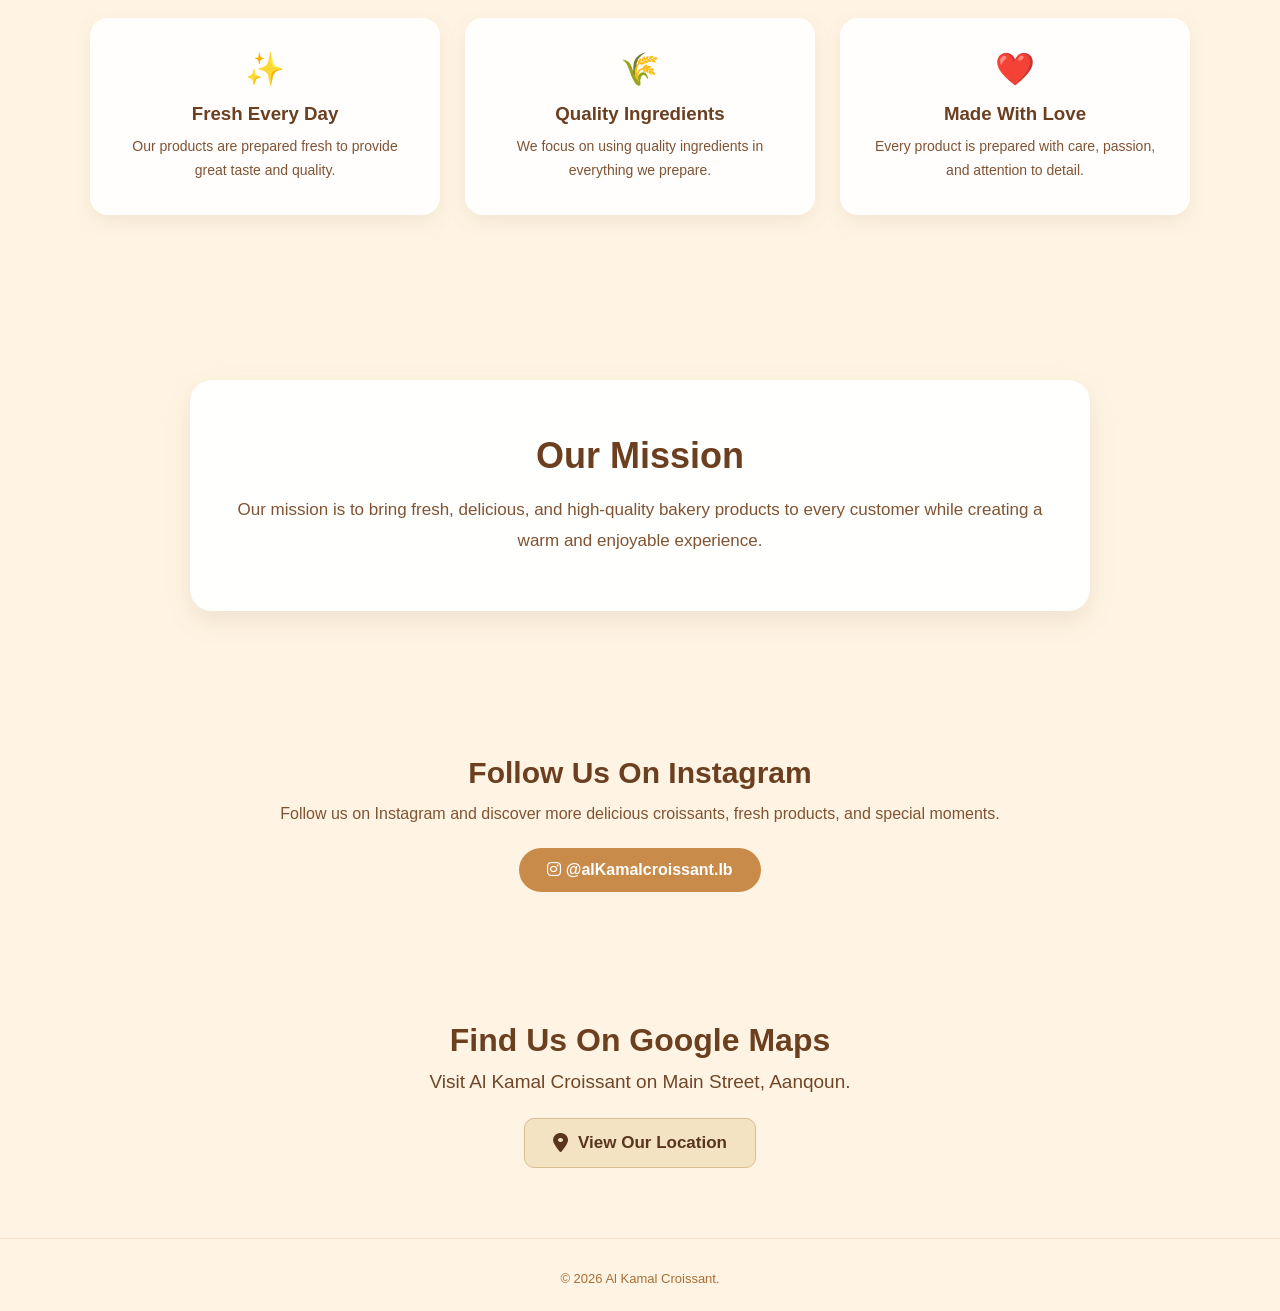
==== commit f3c24ac2: "Add files via upload" ====
--- a/about.html
+++ b/about.html
@@ -107,11 +107,11 @@
             </p>
 
             <p>
-                From classic croissants to delicious pizza and
-                refreshing drinks, Al Kamal Croissant is here to make
-                every moment a little more special.
-            </p>
-
+              From classic croissants to delicious pizza,
+    fresh donuts, and refreshing drinks,
+    Al Kamal Croissant is here to make
+    every moment a little more special.
+</p>
         </div>
 
     </section>
@@ -169,6 +169,24 @@
                 </p>
 
             </div>
+            <div class="about-card">
+
+        <div class="about-icon">
+            🍩
+        </div>
+
+        <h3>
+            Delicious Donuts
+        </h3>
+
+        <p>
+            Fresh and delicious donuts made to
+            satisfy your sweet cravings.
+        </p>
+
+    </div>
+
+
 
 
             <div class="about-card">
--- a/style.css
+++ b/style.css
@@ -28,10 +28,13 @@
     top: 0;
     left: 0;
     width: 100%;
+
     display: flex;
     justify-content: space-between;
     align-items: center;
+
     padding: 25px 50px;
+
     z-index: 100;
 }
 
@@ -44,15 +47,20 @@
 
 nav ul {
     list-style: none;
+
     display: flex;
+
     gap: 38px;
 }
 
 nav ul li a {
     text-decoration: none;
-    color: #6b3f20;
+
+    color: #6b3f20;
+
     font-size: 18px;
     font-weight: bold;
+
     transition: 0.3s;
 }
 
@@ -68,82 +76,124 @@
 .hero {
     min-height: 100vh;
     width: 100%;
+
     position: relative;
+
     overflow: hidden;
+
     display: flex;
     justify-content: center;
     align-items: center;
+
     text-align: center;
 }
 
 .background {
     position: absolute;
+
     top: 0;
     left: 0;
+
     width: 100%;
     height: 100%;
+
     background-image: url("images/logo.PNG");
+
     background-size: cover;
     background-position: center;
     background-repeat: no-repeat;
+
     filter: blur(6px);
+
     transform: scale(1.05);
+
     z-index: 0;
 }
 
 .overlay {
     position: absolute;
+
     top: 0;
     left: 0;
+
     width: 100%;
     height: 100%;
+
     background: rgba(255, 244, 227, 0.30);
+
     z-index: 1;
 }
 
 .hero-content {
     position: relative;
+
     z-index: 2;
-    color: #6b3f20;
+
+    color: #6b3f20;
+
     display: flex;
     flex-direction: column;
+
     align-items: center;
     justify-content: center;
+
     transform: translateY(-55px);
+
     padding: 20px;
 }
 
 .hero-content h1 {
     font-size: 64px;
+
     font-weight: 900;
+
     letter-spacing: 2px;
+
     margin-bottom: 15px;
-    text-shadow: 2px 2px 5px rgba(255, 255, 255, 0.7);
+
+    text-shadow:
+        2px 2px 5px rgba(255, 255, 255, 0.7);
 }
 
 .hero-content p {
     font-size: 25px;
+
     font-weight: 500;
+
     letter-spacing: 1px;
+
     margin-bottom: 30px;
-    text-shadow: 1px 1px 4px rgba(255, 255, 255, 0.8);
+
+    text-shadow:
+        1px 1px 4px rgba(255, 255, 255, 0.8);
 }
 
 .button {
     display: inline-block;
+
     background-color: #c98b4a;
+
     color: white;
+
     text-decoration: none;
+
     padding: 15px 34px;
+
     border-radius: 8px;
+
     font-size: 18px;
+
     font-weight: bold;
+
     transition: 0.3s;
-    box-shadow: 0 4px 10px rgba(0, 0, 0, 0.15);
+
+    box-shadow:
+        0 4px 10px rgba(0, 0, 0, 0.15);
 }
 
 .button:hover {
     background-color: #a96d35;
+
     transform: translateY(-3px);
 }
 
@@ -154,68 +204,96 @@
 
 .items-page {
     min-height: 100vh;
+
     background:
         linear-gradient(
             rgba(255, 244, 227, 0.88),
             rgba(255, 244, 227, 0.88)
         ),
         url("images/logo.PNG");
+
     background-size: cover;
     background-position: center;
     background-attachment: fixed;
+
     color: #6b3f20;
 }
 
 .items-section {
     min-height: 100vh;
+
     padding: 120px 40px 50px;
+
     text-align: center;
 }
 
 .items-section h1 {
     font-size: 42px;
+
     font-weight: 800;
-    color: #6b3f20;
+
+    color: #6b3f20;
+
     margin-bottom: 12px;
 }
 
 .items-subtitle {
     font-size: 19px;
+
     color: #805333;
+
     margin-bottom: 32px;
 }
 
 .categories {
     max-width: 1000px;
+
     margin: 0 auto;
+
     display: grid;
+
     grid-template-columns: repeat(2, 1fr);
-    gap: 24px;
+
+    gap: 25px;
 }
 
 .category-card {
     position: relative;
+
     height: 260px;
+
     overflow: hidden;
+
     border-radius: 16px;
+
     text-decoration: none;
+
     display: block;
-    box-shadow: 0 7px 18px rgba(0, 0, 0, 0.16);
+
+    box-shadow:
+        0 7px 18px rgba(0, 0, 0, 0.16);
+
     transition: 0.35s;
 }
 
 .category-card img {
     width: 100%;
     height: 100%;
+
     object-fit: cover;
+
     display: block;
+
     transition: 0.5s;
 }
 
 .category-card::after {
     content: "";
+
     position: absolute;
+
     inset: 0;
+
     background: linear-gradient(
         to top,
         rgba(0, 0, 0, 0.65),
@@ -225,16 +303,22 @@
 
 .category-overlay {
     position: absolute;
+
     bottom: 20px;
     left: 0;
-    width: 100%;
+
+    width: 100%;
+
     z-index: 2;
+
     color: white;
+
     padding: 0 15px;
 }
 
 .category-overlay h2 {
     font-size: 27px;
+
     margin-bottom: 5px;
 }
 
@@ -242,10 +326,13 @@
     font-size: 14px;
 }
 
-.category-card:nth-child(3) {
-    grid-column: 1 / 3;
-    width: 48%;
-    justify-self: center;
+.category-card:nth-child(3),
+.category-card:nth-child(4) {
+    grid-column: auto;
+
+    width: 100%;
+
+    justify-self: stretch;
 }
 
 .category-card:hover {
@@ -263,40 +350,61 @@
 
 .croissants-page {
     min-height: 100vh;
+
     background:
         linear-gradient(
             rgba(255, 244, 227, 0.92),
             rgba(255, 244, 227, 0.92)
         ),
         url("images/logo.PNG");
+
     background-size: cover;
     background-position: center;
     background-attachment: fixed;
+
     color: #6b3f20;
 }
 
 .croissants-section {
     min-height: 100vh;
+
     padding: 120px 50px 70px;
+
     text-align: center;
 }
 
 .croissants-section > h1 {
     font-size: 42px;
+
     font-weight: 800;
-    color: #6b3f20;
+
+    color: #6b3f20;
+
     margin-bottom: 25px;
 }
 
+
+/* =====================================================
+   CROISSANT OCCASION
+===================================================== */
+
 .occasion-banner {
     width: 100%;
+
     max-width: 950px;
+
     margin: 0 auto 40px;
+
     padding: 18px 25px;
+
     background: rgba(255, 255, 255, 0.72);
+
     border: 1px solid rgba(201, 139, 74, 0.30);
+
     border-radius: 16px;
-    box-shadow: 0 6px 18px rgba(107, 63, 32, 0.08);
+
+    box-shadow:
+        0 6px 18px rgba(107, 63, 32, 0.08);
 }
 
 .occasion-banner h2,
@@ -311,8 +419,10 @@
 
 .occasion-content {
     display: flex;
+
     align-items: center;
     justify-content: center;
+
     gap: 18px;
 }
 
@@ -320,36 +430,59 @@
     font-size: 22px;
 }
 
+
+/* =====================================================
+   CROISSANT PRODUCTS
+===================================================== */
+
 .croissants-grid {
     max-width: 1200px;
+
     margin: 0 auto;
+
     display: grid;
+
     grid-template-columns: repeat(3, 1fr);
+
     gap: 30px;
 }
 
 .croissant-card {
     background: rgba(255, 255, 255, 0.90);
+
     border-radius: 18px;
+
     overflow: hidden;
-    box-shadow: 0 7px 20px rgba(0, 0, 0, 0.14);
+
+    box-shadow:
+        0 7px 20px rgba(0, 0, 0, 0.14);
+
     transition: 0.35s;
+
     padding-bottom: 18px;
 }
 
 .croissant-card img {
     width: 100%;
+
     height: 270px;
+
     object-fit: contain;
+
     display: block;
+
     transition: 0.5s;
 }
 
 .croissant-card h2 {
     font-size: 20px;
-    color: #6b3f20;
+
+    color: #6b3f20;
+
     margin: 18px 10px 8px;
+
     line-height: 1.7;
+
     direction: rtl;
 }
 
@@ -359,7 +492,9 @@
 
 .croissant-card p {
     font-size: 16px;
+
     font-weight: 600;
+
     color: #a96d35;
 }
 
@@ -373,10 +508,15 @@
 
 .ingredients {
     font-size: 13px !important;
+
     font-weight: 500 !important;
+
     color: #805333 !important;
+
     margin: 0 10px 8px !important;
+
     line-height: 1.7;
+
     direction: rtl;
 }
 
@@ -387,58 +527,81 @@
 
 .pizza-page {
     min-height: 100vh;
+
     background:
         linear-gradient(
             rgba(255, 244, 227, 0.92),
             rgba(255, 244, 227, 0.92)
         ),
         url("images/logo.PNG");
+
     background-size: cover;
     background-position: center;
     background-attachment: fixed;
+
     color: #6b3f20;
 }
 
 .pizza-section {
     min-height: 100vh;
+
     padding: 120px 50px 70px;
+
     text-align: center;
 }
 
 .pizza-section > h1 {
     font-size: 42px;
-    color: #6b3f20;
+
+    color: #6b3f20;
+
     margin-bottom: 25px;
 }
 
 .pizza-grid {
     max-width: 1200px;
+
     margin: 0 auto;
+
     display: grid;
+
     grid-template-columns: repeat(3, 1fr);
+
     gap: 30px;
 }
 
 .pizza-card {
     background: rgba(255, 255, 255, 0.90);
+
     border-radius: 18px;
+
     overflow: hidden;
-    box-shadow: 0 7px 20px rgba(0, 0, 0, 0.14);
+
+    box-shadow:
+        0 7px 20px rgba(0, 0, 0, 0.14);
+
     padding-bottom: 22px;
+
     transition: 0.35s;
 }
 
 .pizza-card img {
     width: 100%;
+
     height: 270px;
+
     object-fit: contain;
+
     display: block;
 }
 
 .pizza-card h2 {
     font-size: 20px;
-    color: #6b3f20;
+
+    color: #6b3f20;
+
     margin: 18px 10px 8px;
+
     direction: rtl;
 }
 
@@ -448,7 +611,9 @@
 
 .pizza-prices p {
     font-size: 16px;
+
     color: #a96d35;
+
     margin: 5px 0;
 }
 
@@ -463,61 +628,83 @@
 
 .drinks-page {
     min-height: 100vh;
+
     background:
         linear-gradient(
             rgba(255, 244, 227, 0.92),
             rgba(255, 244, 227, 0.92)
         ),
         url("images/logo.PNG");
+
     background-size: cover;
     background-position: center;
     background-attachment: fixed;
+
     color: #6b3f20;
 }
 
 .drinks-section {
     min-height: 100vh;
+
     padding: 120px 50px 70px;
+
     text-align: center;
 }
 
 .drinks-section > h1 {
     font-size: 42px;
-    color: #6b3f20;
+
+    color: #6b3f20;
+
     margin-bottom: 40px;
 }
 
 .drinks-grid {
     max-width: 1000px;
+
     margin: 0 auto;
+
     display: grid;
+
     grid-template-columns: repeat(2, 1fr);
+
     gap: 30px;
 }
 
 .drink-card {
     background: rgba(255, 255, 255, 0.90);
+
     border-radius: 18px;
+
     overflow: hidden;
-    box-shadow: 0 7px 20px rgba(0, 0, 0, 0.14);
+
+    box-shadow:
+        0 7px 20px rgba(0, 0, 0, 0.14);
+
     padding-bottom: 18px;
 }
 
 .drink-card img {
     width: 100%;
+
     height: 280px;
+
     object-fit: contain;
+
     padding: 15px;
 }
 
 .drink-card h2 {
     font-size: 21px;
-    color: #6b3f20;
+
+    color: #6b3f20;
+
     margin: 12px 10px 8px;
 }
 
 .drink-card p {
     font-size: 16px;
+
     color: #a96d35;
 }
 
@@ -528,43 +715,55 @@
 
 .contact-page {
     min-height: 100vh;
+
     background:
         linear-gradient(
             rgba(255, 244, 227, 0.94),
             rgba(255, 244, 227, 0.94)
         ),
         url("images/logo.PNG");
+
     background-size: cover;
     background-position: center;
     background-attachment: fixed;
+
     color: #6b3f20;
 }
 
 .contact-hero {
     min-height: 390px;
-    width: 100%;
+
+    width: 100%;
+
     background:
         linear-gradient(
             rgba(107, 63, 32, 0.48),
             rgba(107, 63, 32, 0.48)
         ),
         url("images/shop.jpg");
+
     background-size: cover;
     background-position: center;
+
     display: flex;
+
     align-items: center;
     justify-content: center;
+
     text-align: center;
+
     padding: 120px 20px 50px;
 }
 
 .contact-hero-content {
     max-width: 750px;
+
     color: white;
 }
 
 .contact-hero-content h1 {
     font-size: 58px;
+
     margin-bottom: 12px;
 }
 
@@ -574,40 +773,62 @@
 
 .contact-info {
     width: 90%;
+
     max-width: 1200px;
+
     margin: 65px auto 75px;
+
     display: grid;
+
     grid-template-columns: repeat(4, 1fr);
+
     gap: 22px;
 }
 
 .contact-card {
     min-height: 190px;
+
     background: rgba(255, 255, 255, 0.92);
+
     border-radius: 18px;
+
     padding: 28px 18px;
+
     display: flex;
+
     flex-direction: column;
+
     align-items: center;
+
     justify-content: center;
+
     text-align: center;
-    box-shadow: 0 7px 20px rgba(107, 63, 32, 0.10);
+
+    box-shadow:
+        0 7px 20px rgba(107, 63, 32, 0.10);
 }
 
 .contact-icon {
     width: 58px;
     height: 58px;
+
     display: flex;
+
     align-items: center;
     justify-content: center;
+
     background: rgba(201, 139, 74, 0.12);
+
     border-radius: 50%;
+
     font-size: 27px;
+
     margin-bottom: 15px;
 }
 
 .contact-card h3 {
     color: #6b3f20;
+
     margin-bottom: 9px;
 }
 
@@ -617,35 +838,49 @@
 
 .contact-main {
     width: 90%;
+
     max-width: 1200px;
+
     margin: 0 auto 90px;
+
     display: grid;
+
     grid-template-columns: 1fr 1fr;
+
     gap: 50px;
 }
 
 .contact-image {
     width: 100%;
+
     height: 560px;
 }
 
 .contact-image img {
     width: 100%;
     height: 100%;
+
     object-fit: cover;
+
     border-radius: 22px;
 }
 
 .contact-form {
     background: rgba(255, 255, 255, 0.94);
+
     padding: 42px;
+
     border-radius: 22px;
-    box-shadow: 0 10px 28px rgba(107, 63, 32, 0.10);
+
+    box-shadow:
+        0 10px 28px rgba(107, 63, 32, 0.10);
 }
 
 .contact-form h2 {
     color: #6b3f20;
+
     font-size: 34px;
+
     margin-bottom: 10px;
 }
 
@@ -655,9 +890,13 @@
 
 .input-group label {
     display: block;
-    color: #6b3f20;
+
+    color: #6b3f20;
+
     font-size: 14px;
+
     font-weight: bold;
+
     margin-bottom: 7px;
 }
 
@@ -665,12 +904,19 @@
 .input-group select,
 .input-group textarea {
     width: 100%;
+
     padding: 13px 15px;
+
     background: #fffaf4;
-    color: #6b3f20;
+
+    color: #6b3f20;
+
     border: 1px solid #e2d3c5;
+
     border-radius: 9px;
+
     outline: none;
+
     font-size: 14px;
 }
 
@@ -685,42 +931,61 @@
 
 .about-page {
     position: relative;
+
     min-height: 100vh;
+
     background: #fff4e3;
-    color: #6b3f20;
+
+    color: #6b3f20;
+
     overflow-x: hidden;
 }
 
 .about-background {
     position: fixed;
+
     top: 0;
     left: 0;
+
     width: 100%;
     height: 100%;
+
     background-image: url("images/logo.PNG");
+
     background-size: cover;
     background-position: center;
+
     filter: blur(7px);
+
     transform: scale(1.06);
+
     z-index: -2;
 }
 
 .about-overlay {
     position: fixed;
+
     top: 0;
     left: 0;
+
     width: 100%;
     height: 100%;
+
     background: rgba(255, 244, 227, 0.88);
+
     z-index: -1;
 }
 
 .about-hero {
     min-height: 430px;
+
     display: flex;
+
     align-items: center;
     justify-content: center;
+
     text-align: center;
+
     padding: 140px 20px 70px;
 }
 
@@ -730,64 +995,90 @@
 
 .about-hero-content h1 {
     color: #6b3f20;
+
     font-size: 58px;
+
     margin-bottom: 15px;
 }
 
 .about-hero-content p {
     color: #c98b4a;
+
     font-size: 27px;
+
     font-weight: 700;
 }
 
 .about-hero-content span {
     display: block;
+
     color: #805333;
+
     font-size: 17px;
+
     line-height: 1.8;
+
     max-width: 650px;
+
     margin: auto;
 }
 
 .about-story {
     width: 90%;
+
     max-width: 1150px;
+
     margin: 30px auto 90px;
+
     display: grid;
+
     grid-template-columns: 1fr 1fr;
+
     gap: 55px;
+
     align-items: center;
 }
 
 .about-story-image {
     width: 100%;
+
     height: 450px;
+
     overflow: hidden;
+
     border-radius: 22px;
 }
 
 .about-story-image img {
     width: 100%;
     height: 100%;
+
     object-fit: cover;
 }
 
 .about-story-content h2 {
     color: #6b3f20;
+
     font-size: 38px;
+
     margin-bottom: 20px;
 }
 
 .about-story-content p {
     color: #805333;
+
     font-size: 16px;
+
     line-height: 1.8;
 }
 
 .about-section {
     width: 90%;
+
     max-width: 1200px;
+
     margin: 0 auto 90px;
+
     text-align: center;
 }
 
@@ -797,6 +1088,7 @@
 
 .about-title h2 {
     color: #6b3f20;
+
     font-size: 38px;
 }
 
@@ -805,129 +1097,185 @@
 }
 
 .about-cards {
-    max-width: 1100px;
+    max-width: 1200px;
+
     margin: 0 auto;
+
     display: grid;
-    grid-template-columns: repeat(3, 1fr);
+
+    grid-template-columns: repeat(4, 1fr);
+
     gap: 25px;
 }
 
 .about-card {
     background: rgba(255, 255, 255, 0.92);
+
     padding: 32px 25px;
+
     min-height: 230px;
+
     border-radius: 18px;
-    box-shadow: 0 7px 20px rgba(107, 63, 32, 0.10);
+
+    box-shadow:
+        0 7px 20px rgba(107, 63, 32, 0.10);
+
     display: flex;
+
     flex-direction: column;
+
     align-items: center;
+
     justify-content: center;
+
     text-align: center;
 }
 
 .about-icon {
     width: 62px;
     height: 62px;
+
     margin: 0 auto 17px;
+
     display: flex;
+
     align-items: center;
     justify-content: center;
+
     background: rgba(201, 139, 74, 0.12);
+
     border-radius: 50%;
+
     font-size: 29px;
 }
 
 .about-card h3 {
     color: #6b3f20;
+
     margin-bottom: 10px;
 }
 
 .about-card p {
     color: #805333;
+
     font-size: 14px;
+
     line-height: 1.7;
+
     max-width: 260px;
 }
 
 .why-us {
     width: 100%;
+
     padding: 80px 5%;
+
     background: rgba(255, 244, 227, 0.75);
+
     text-align: center;
 }
 
 .why-cards {
     max-width: 1100px;
+
     margin: auto;
+
     display: grid;
+
     grid-template-columns: repeat(3, 1fr);
+
     gap: 25px;
 }
 
 .why-card {
     background: rgba(255, 255, 255, 0.90);
+
     padding: 32px 25px;
+
     border-radius: 18px;
-    box-shadow: 0 7px 20px rgba(107, 63, 32, 0.09);
+
+    box-shadow:
+        0 7px 20px rgba(107, 63, 32, 0.09);
 }
 
 .why-icon {
     font-size: 32px;
+
     margin-bottom: 15px;
 }
 
 .why-card h3 {
     color: #6b3f20;
+
     margin-bottom: 10px;
 }
 
 .why-card p {
     color: #805333;
+
     font-size: 14px;
+
     line-height: 1.7;
 }
 
 .about-mission {
     width: 90%;
+
     max-width: 900px;
+
     margin: 85px auto;
+
     text-align: center;
 }
 
 .mission-content {
     background: rgba(255, 255, 255, 0.92);
+
     padding: 55px 45px;
+
     border-radius: 22px;
-    box-shadow: 0 10px 28px rgba(107, 63, 32, 0.10);
+
+    box-shadow:
+        0 10px 28px rgba(107, 63, 32, 0.10);
 }
 
 .mission-content h2 {
     color: #6b3f20;
+
     font-size: 36px;
+
     margin-bottom: 18px;
 }
 
 .mission-content p {
     color: #805333;
+
     font-size: 17px;
+
     line-height: 1.8;
 }
 
 .about-cta {
     width: 100%;
+
     padding: 70px 20px;
+
     text-align: center;
+
     background: rgba(255, 244, 227, 0.98);
 }
 
 .about-cta h2 {
     color: #6b3f20;
+
     font-size: 35px;
+
     margin-bottom: 12px;
 }
 
 .about-cta p {
     color: #805333;
+
     margin-bottom: 25px;
 }
 
@@ -938,14 +1286,20 @@
 
 footer {
     width: 100%;
+
     background: #fff4e3;
+
     padding: 32px 20px 25px;
+
     text-align: center;
-    border-top: 1px solid rgba(201, 139, 74, 0.20);
+
+    border-top:
+        1px solid rgba(201, 139, 74, 0.20);
 }
 
 footer p {
     color: #a96d35;
+
     font-size: 13px;
 }
 
@@ -956,33 +1310,45 @@
 
 .instagram-section {
     padding: 60px 20px;
+
     text-align: center;
+
     background: #fff4e3;
 }
 
 .instagram-content {
     max-width: 750px;
+
     margin: auto;
 }
 
 .instagram-content h2 {
     color: #6b3f20;
+
     font-size: 30px;
+
     margin-bottom: 15px;
 }
 
 .instagram-content p {
     color: #805333;
+
     margin-bottom: 25px;
 }
 
 .instagram-button {
     display: inline-block;
+
     padding: 13px 28px;
+
     background: #c98b4a;
+
     color: white;
+
     text-decoration: none;
+
     border-radius: 25px;
+
     font-weight: 600;
 }
 
@@ -993,13 +1359,21 @@
 
 .add-to-cart {
     margin-top: 12px;
+
     padding: 10px 20px;
+
     border: none;
+
     border-radius: 25px;
+
     background: #c98b4a;
+
     color: white;
+
     font-size: 14px;
+
     font-weight: 600;
+
     cursor: pointer;
 }
 
@@ -1010,16 +1384,26 @@
 
 #cart-count {
     display: inline-flex;
+
     align-items: center;
     justify-content: center;
+
     min-width: 20px;
+
     height: 20px;
+
     padding: 0 5px;
+
     margin-left: 5px;
+
     background: #c98b4a;
+
     color: white;
+
     border-radius: 50%;
+
     font-size: 11px;
+
     font-weight: bold;
 }
 
@@ -1030,28 +1414,38 @@
 
 .cart-notification {
     position: fixed;
+
     top: 90px;
     right: 25px;
+
     z-index: 9999;
+
     padding: 14px 22px;
+
     background: #f3e3c3;
+
     color: #5a351d;
+
     border: 1px solid #d8bd91;
+
     border-radius: 10px;
+
     opacity: 0;
+
     transform: translateY(-10px);
+
     transition: 0.3s;
 }
 
 .cart-notification.show {
     opacity: 1;
+
     transform: translateY(0);
 }
 
 
 /* =====================================================
    CART PAGE
-   هذا هو الإصلاح الأساسي للمشكلة
 ===================================================== */
 
 .cart-page {
@@ -1065,7 +1459,9 @@
         url("images/logo.PNG");
 
     background-size: cover;
+
     background-position: center;
+
     background-attachment: fixed;
 
     color: #6b3f20;
@@ -1074,13 +1470,13 @@
 }
 
 
-/*
-   Navbar absolute
-   لذلك نترك مساحة فوق الـ Cart
-*/
+/* =====================================================
+   CART SECTION
+===================================================== */
 
 .cart-page .cart-section {
     width: 100%;
+
     max-width: 900px;
 
     margin: 0 auto;
@@ -1099,9 +1495,11 @@
 
 .cart-page .cart-section h1 {
     position: relative;
+
     z-index: 1;
 
     font-size: 38px;
+
     line-height: 1.2;
 
     margin: 0 0 35px;
@@ -1118,13 +1516,22 @@
 
 .cart-page #cart-items {
     display: flex;
+
     flex-direction: column;
+
     gap: 15px;
 }
+
+
+/* =====================================================
+   CART ITEM
+===================================================== */
 
 .cart-page .cart-item {
     display: flex;
+
     align-items: center;
+
     justify-content: space-between;
 
     width: 100%;
@@ -1141,36 +1548,121 @@
     box-sizing: border-box;
 }
 
-.cart-page .cart-item span {
-    color: #6b3f20;
+
+/* =====================================================
+   CART ITEM INFO
+===================================================== */
+
+.cart-page .cart-item-info {
+    display: flex;
+
+    align-items: center;
+
+    gap: 15px;
+
+    direction: ltr;
+}
+
+
+/* =====================================================
+   PRODUCT NAME
+===================================================== */
+
+.cart-page .cart-item-name {
+    order: 1;
+
+    direction: rtl;
+
+    color: #6b3f20;
+
     font-weight: 600;
 }
 
 
 /* =====================================================
-   REMOVE
-===================================================== */
-
-.cart-page .cart-item button {
+   PRODUCT PRICE
+===================================================== */
+
+.cart-page .cart-item-price {
+    order: 2;
+
+    direction: ltr;
+
+    color: #a96d35;
+
+    font-weight: 600;
+
+    white-space: nowrap;
+}
+
+
+/* =====================================================
+   QUANTITY CONTROLS
+===================================================== */
+
+.cart-page .quantity-controls {
+    display: flex;
+
+    align-items: center;
+
+    justify-content: center;
+
+    gap: 8px;
+}
+
+
+/* =====================================================
+   QUANTITY NUMBER
+===================================================== */
+
+.cart-page .quantity-number {
+    min-width: 30px;
+
+    text-align: center;
+
+    color: #6b3f20;
+
+    font-weight: bold;
+}
+
+
+/* =====================================================
+   QUANTITY BUTTONS
+===================================================== */
+
+.cart-page .quantity-btn {
+    width: 32px;
+
+    height: 32px;
+
+    padding: 0;
+
+    display: flex;
+
+    align-items: center;
+
+    justify-content: center;
+
     background: #f3e3c3;
+
     color: #5a351d;
 
     border: 1px solid #d8bd91;
 
-    padding: 8px 14px;
-
     border-radius: 7px;
 
     cursor: pointer;
 
-    font-size: 13px;
-    font-weight: 600;
+    font-size: 18px;
+
+    font-weight: bold;
 
     transition: 0.3s;
 }
 
-.cart-page .cart-item button:hover {
+.cart-page .quantity-btn:hover {
     background: #e8d1a8;
+
     color: #4a2c18;
 }
 
@@ -1205,7 +1697,8 @@
 
     border-radius: 12px;
 
-    border: 1px solid rgba(216, 189, 145, 0.35);
+    border:
+        1px solid rgba(216, 189, 145, 0.35);
 }
 
 .cart-page .cart-total h2 {
@@ -1254,7 +1747,9 @@
 
 .cart-page .complete-order:hover {
     background: #e8d1a8;
+
     color: #4a2c18;
+
     transform: translateY(-2px);
 }
 
@@ -1397,394 +1892,37 @@
 
 .cart-page .place-order:hover {
     background: #e8d1a8;
+
     color: #4a2c18;
 }
 
 
 /* =====================================================
-   TABLET
-===================================================== */
-
-@media (max-width: 900px) {
-
-    nav {
-        padding: 20px 25px;
-    }
-
-    nav ul {
-        gap: 18px;
-    }
-
-    nav ul li a {
-        font-size: 15px;
-    }
-
-    .croissants-grid,
-    .pizza-grid {
-        grid-template-columns: repeat(2, 1fr);
-    }
-
-    .contact-info {
-        grid-template-columns: repeat(2, 1fr);
-    }
-
-    .contact-main {
-        grid-template-columns: 1fr;
-        max-width: 750px;
-    }
-
-    .about-story {
-        grid-template-columns: 1fr;
-        max-width: 750px;
-    }
-
-    .about-cards,
-    .why-cards {
-        grid-template-columns: repeat(2, 1fr);
-    }
-}
-
-
-/* =====================================================
-   MOBILE
-===================================================== */
-
-@media (max-width: 600px) {
-
-    nav {
-        position: absolute;
-
-        width: 100%;
-
-        padding: 18px 12px;
-
-        flex-direction: column;
-
-        gap: 12px;
-    }
-
-    .logo {
-        font-size: 21px;
-        text-align: center;
-    }
-
-    nav ul {
-        width: 100%;
-
-        display: flex;
-
-        justify-content: center;
-
-        align-items: center;
-
-        gap: 12px;
-
-        flex-wrap: wrap;
-    }
-
-    nav ul li a {
-        font-size: 13px;
-        white-space: nowrap;
-    }
-
-
-    /* HOME */
-
-    .hero-content {
-        width: 100%;
-        padding: 20px 15px;
-        transform: translateY(-20px);
-    }
-
-    .hero-content h1 {
-        font-size: 40px;
-        line-height: 1.15;
-    }
-
-    .hero-content p {
-        font-size: 18px;
-    }
-
-
-    /* ITEMS */
-
-    .items-section {
-        padding: 120px 15px 50px;
-    }
-
-    .categories {
-        grid-template-columns: 1fr;
-    }
-
-    .category-card {
-        width: 100%;
-        height: 230px;
-    }
-
-    .category-card:nth-child(3) {
-        grid-column: auto;
-        width: 100%;
-    }
-
-
-    /* CROISSANTS */
-
-    .croissants-section {
-        padding: 120px 15px 50px;
-    }
-
-    .croissants-section > h1 {
-        font-size: 32px;
-    }
-
-    .croissants-grid {
-        grid-template-columns: 1fr;
-        gap: 25px;
-    }
-
-    .croissant-card img {
-        height: 220px;
-    }
-
-
-    /* PIZZA */
-
-    .pizza-section {
-        padding: 120px 15px 50px;
-    }
-
-    .pizza-section > h1 {
-        font-size: 32px;
-    }
-
-    .pizza-grid {
-        grid-template-columns: 1fr;
-        gap: 25px;
-    }
-
-    .pizza-card img {
-        height: 220px;
-    }
-
-
-    /* DRINKS */
-
-    .drinks-section {
-        padding: 120px 15px 50px;
-    }
-
-    .drinks-grid {
-        grid-template-columns: 1fr;
-    }
-
-    .drink-card img {
-        height: 260px;
-    }
-
-
-    /* ABOUT */
-
-    .about-hero {
-        min-height: 380px;
-        padding: 130px 15px 50px;
-    }
-
-    .about-hero-content h1 {
-        font-size: 40px;
-    }
-
-    .about-hero-content p {
-        font-size: 21px;
-    }
-
-    .about-story {
-        width: 92%;
-        grid-template-columns: 1fr;
-        gap: 30px;
-    }
-
-    .about-story-image {
-        height: 320px;
-    }
-
-    .about-cards {
-        grid-template-columns: 1fr;
-    }
-
-    .why-cards {
-        grid-template-columns: 1fr;
-    }
-
-
-    /* CONTACT */
-
-    .contact-hero {
-        min-height: 360px;
-        padding: 130px 15px 50px;
-    }
-
-    .contact-hero-content h1 {
-        font-size: 40px;
-    }
-
-    .contact-info {
-        width: 92%;
-        grid-template-columns: 1fr;
-    }
-
-    .contact-main {
-        width: 92%;
-        grid-template-columns: 1fr;
-    }
-
-    .contact-image {
-        height: 350px;
-    }
-
-    .contact-form {
-        padding: 25px 20px;
-    }
-
-
-    /* =================================================
-       CART MOBILE — IMPORTANT
-    ================================================= */
-
-    .cart-page .cart-section {
-        width: 100%;
-
-        /*
-           لأن الـNavbar على الموبايل
-           يأخذ سطرين
-        */
-        padding: 155px 15px 50px;
-
-        margin: 0 auto;
-
-        box-sizing: border-box;
-    }
-
-    .cart-page .cart-section h1 {
-        font-size: 30px;
-
-        margin-bottom: 30px;
-    }
-
-    .cart-page .cart-item {
-        flex-direction: column;
-
-        gap: 10px;
-
-        text-align: center;
-
-        padding: 18px 15px;
-    }
-
-    .cart-page .cart-item button {
-        width: 100%;
-    }
-
-    .cart-page .order-type {
-        flex-direction: column;
-
-        gap: 10px;
-    }
-
-    .cart-page .order-type-btn {
-        width: 100%;
-    }
-
-    .cart-page .customer-form {
-        padding: 20px;
-    }
-
-    .cart-page .complete-order {
-        width: 100%;
-    }
-
-    .cart-notification {
-        left: 15px;
-        right: 15px;
-
-        top: 110px;
-
-        text-align: center;
-    }
-
-
-    /* FOOTER */
-
-    footer {
-        padding: 28px 15px 22px;
-    }
-}
-
-
-/* =====================================================
-   VERY SMALL PHONES
-===================================================== */
-
-@media (max-width: 380px) {
-
-    nav {
-        padding: 15px 10px;
-    }
-
-    .logo {
-        font-size: 19px;
-    }
-
-    nav ul {
-        gap: 9px;
-    }
-
-    nav ul li a {
-        font-size: 12px;
-    }
-
-    .hero-content h1 {
-        font-size: 32px;
-    }
-
-    .items-section h1 {
-        font-size: 29px;
-    }
-
-    .croissants-section {
-        padding: 115px 12px 45px;
-    }
-
-    .pizza-section {
-        padding: 115px 12px 45px;
-    }
-
-    .cart-page .cart-section {
-        padding: 150px 12px 45px;
-    }
-
-    .cart-page .cart-section h1 {
-        font-size: 27px;
-    }
-}
-/* =====================================================
-   OPENING HOURS + DELIVERY — HOME DESIGN
+   OPENING HOURS + DELIVERY
 ===================================================== */
 
 .opening-hours {
     width: 100%;
+
     padding: 80px 20px;
+
     background: #fff4e3;
+
     text-align: center;
 }
 
 .hours-card {
     max-width: 900px;
+
     margin: auto;
+
     padding: 45px 50px;
 
     background: rgba(255, 255, 255, 0.92);
 
-    border: 1px solid rgba(201, 139, 74, 0.20);
+    border:
+        1px solid rgba(201, 139, 74, 0.20);
+
     border-radius: 24px;
 
     box-shadow:
@@ -1793,33 +1931,45 @@
 
 .hours-card h2 {
     color: #6b3f20;
+
     font-size: 36px;
+
     margin-bottom: 12px;
 }
 
 .hours-subtitle {
     color: #805333;
+
     font-size: 16px;
+
     line-height: 1.7;
+
     margin-bottom: 30px;
 }
 
 .hours-info {
     display: grid;
+
     grid-template-columns: repeat(2, 1fr);
+
     gap: 20px;
 }
 
 .time-row {
     display: flex;
+
     flex-direction: column;
+
     align-items: center;
+
     justify-content: center;
 
     padding: 22px 15px;
 
     background: #fffaf4;
+
     border: 1px solid #ead8c3;
+
     border-radius: 16px;
 
     transition: 0.3s;
@@ -1827,39 +1977,51 @@
 
 .time-row:hover {
     transform: translateY(-4px);
-    box-shadow: 0 7px 18px rgba(107, 63, 32, 0.10);
+
+    box-shadow:
+        0 7px 18px rgba(107, 63, 32, 0.10);
 }
 
 .time-row span:first-child {
     color: #c98b4a;
+
     font-size: 17px;
+
     font-weight: bold;
+
     margin-bottom: 8px;
 }
 
 .time-row span:last-child {
     color: #6b3f20;
+
     font-size: 18px;
+
     font-weight: bold;
 }
 
 
 /* =====================================================
-   DELIVERY SECTION
+   DELIVERY
 ===================================================== */
 
 .delivery-section {
     width: 100%;
+
     padding: 30px 20px 80px;
+
     background: #fff4e3;
 }
 
 .delivery-card {
     max-width: 900px;
+
     margin: auto;
 
     display: flex;
+
     align-items: center;
+
     gap: 25px;
 
     padding: 32px 40px;
@@ -1871,6 +2033,7 @@
     );
 
     border: 1px solid #dfc49e;
+
     border-radius: 24px;
 
     box-shadow:
@@ -1881,19 +2044,23 @@
 
 .delivery-card:hover {
     transform: translateY(-5px);
+
     box-shadow:
         0 15px 32px rgba(107, 63, 32, 0.14);
 }
 
 .delivery-icon {
     min-width: 75px;
+
     height: 75px;
 
     display: flex;
+
     align-items: center;
     justify-content: center;
 
     background: #c98b4a;
+
     color: white;
 
     border-radius: 50%;
@@ -1906,6 +2073,7 @@
 
 .delivery-content {
     text-align: left;
+
     flex: 1;
 }
 
@@ -1915,11 +2083,13 @@
     padding: 6px 14px;
 
     background: #fff;
+
     color: #a96d35;
 
     border-radius: 20px;
 
     font-size: 13px;
+
     font-weight: bold;
 
     margin-bottom: 8px;
@@ -1927,23 +2097,690 @@
 
 .delivery-content h2 {
     color: #6b3f20;
+
     font-size: 30px;
+
     margin-bottom: 8px;
 }
 
 .delivery-content p {
     color: #805333;
+
     font-size: 16px;
+
     line-height: 1.7;
+
     margin: 0;
 }
 
 
 /* =====================================================
-   HOME MOBILE
+   LOCATION
+===================================================== */
+
+.location-section {
+    padding: 70px 20px;
+
+    text-align: center;
+
+    background: rgba(255, 244, 227, 0.90);
+}
+
+.location-content {
+    max-width: 800px;
+
+    margin: auto;
+}
+
+.location-content h2 {
+    color: #6b3f20;
+
+    font-size: 32px;
+
+    margin-bottom: 12px;
+
+    font-weight: bold;
+}
+
+.location-content p {
+    color: #704528;
+
+    font-size: 19px;
+
+    margin-bottom: 25px;
+}
+
+.location-button {
+    display: inline-flex;
+
+    align-items: center;
+
+    justify-content: center;
+
+    gap: 10px;
+
+    padding: 14px 28px;
+
+    background: #f3e3c3;
+
+    color: #5a351d;
+
+    border: 1px solid #d8bd91;
+
+    border-radius: 10px;
+
+    font-size: 17px;
+
+    font-weight: bold;
+
+    text-decoration: none;
+
+    transition: 0.3s ease;
+}
+
+.location-button i {
+    font-size: 20px;
+}
+
+.location-button:hover {
+    background: #c98b4a;
+
+    color: white;
+
+    transform: translateY(-2px);
+}
+
+
+/* =====================================================
+   DONUTS PAGE
+===================================================== */
+
+.product-page {
+    min-height: 100vh;
+
+    background:
+        linear-gradient(
+            rgba(255, 244, 227, 0.88),
+            rgba(255, 244, 227, 0.88)
+        ),
+        url("images/logo.PNG");
+
+    background-size: cover;
+
+    background-position: center;
+
+    background-attachment: fixed;
+
+    color: #6b3f20;
+}
+
+.products-section {
+    min-height: 100vh;
+
+    padding: 120px 40px 60px;
+
+    text-align: center;
+}
+
+.products-section h1 {
+    font-size: 42px;
+
+    font-weight: 800;
+
+    color: #6b3f20;
+
+    margin-bottom: 12px;
+}
+
+.products-subtitle {
+    font-size: 19px;
+
+    color: #805333;
+
+    margin-bottom: 35px;
+}
+
+.products-grid {
+    max-width: 1100px;
+
+    margin: 0 auto;
+
+    display: grid;
+
+    grid-template-columns: repeat(3, 1fr);
+
+    gap: 25px;
+}
+
+.product-card {
+    background: rgba(255, 255, 255, 0.94);
+
+    border-radius: 18px;
+
+    padding: 20px;
+
+    box-shadow:
+        0 7px 20px rgba(107, 63, 32, 0.14);
+
+    transition: 0.3s;
+
+    display: flex;
+
+    flex-direction: column;
+
+    align-items: center;
+
+    justify-content: space-between;
+}
+
+.product-card:hover {
+    transform: translateY(-6px);
+
+    box-shadow:
+        0 12px 25px rgba(107, 63, 32, 0.20);
+}
+
+.product-card img {
+    width: 100%;
+
+    height: 270px;
+
+    object-fit: contain;
+
+    display: block;
+
+    margin-bottom: 15px;
+}
+
+.product-card h3 {
+    font-size: 22px;
+
+    color: #6b3f20;
+
+    margin: 8px 0 12px;
+}
+
+.product-price {
+    font-size: 19px;
+
+    font-weight: bold;
+
+    color: #a96d35;
+
+    margin-bottom: 18px;
+}
+
+.product-card button {
+    border: none;
+
+    background: #c98b4a;
+
+    color: white;
+
+    padding: 11px 24px;
+
+    border-radius: 25px;
+
+    font-size: 15px;
+
+    font-weight: bold;
+
+    cursor: pointer;
+
+    transition: 0.3s;
+}
+
+.product-card button:hover {
+    background: #a96d35;
+
+    transform: translateY(-2px);
+}
+
+
+/* =====================================================
+   DONUTS SPECIAL OCCASIONS
+===================================================== */
+
+.donuts-occasion {
+    width: 100%;
+
+    max-width: 950px;
+
+    margin: 0 auto 40px;
+
+    padding: 18px 25px;
+
+    background: rgba(255, 255, 255, 0.72);
+
+    border: 1px solid rgba(201, 139, 74, 0.30);
+
+    border-radius: 16px;
+
+    box-shadow:
+        0 6px 18px rgba(107, 63, 32, 0.08);
+
+    text-align: center;
+}
+
+.donuts-occasion h2 {
+    color: #6b3f20;
+
+    font-size: 24px;
+
+    margin-bottom: 10px;
+}
+
+.donuts-occasion p {
+    color: #a96d35;
+
+    font-size: 15px;
+
+    line-height: 1.7;
+
+    margin: 0;
+}
+
+
+/* =====================================================
+   TABLET
+===================================================== */
+
+@media (max-width: 900px) {
+
+    nav {
+        padding: 20px 25px;
+    }
+
+    nav ul {
+        gap: 18px;
+    }
+
+    nav ul li a {
+        font-size: 15px;
+    }
+
+
+    .croissants-grid,
+    .pizza-grid {
+        grid-template-columns: repeat(2, 1fr);
+    }
+
+
+    .contact-info {
+        grid-template-columns: repeat(2, 1fr);
+    }
+
+
+    .contact-main {
+        grid-template-columns: 1fr;
+
+        max-width: 750px;
+    }
+
+
+    .about-story {
+        grid-template-columns: 1fr;
+
+        max-width: 750px;
+    }
+
+
+    .about-cards,
+    .why-cards {
+        grid-template-columns: repeat(2, 1fr);
+    }
+
+
+    .products-grid {
+        grid-template-columns: repeat(2, 1fr);
+    }
+}
+
+
+/* =====================================================
+   MOBILE
 ===================================================== */
 
 @media (max-width: 600px) {
+
+    nav {
+        position: absolute;
+
+        width: 100%;
+
+        padding: 18px 12px;
+
+        flex-direction: column;
+
+        gap: 12px;
+    }
+
+    .logo {
+        font-size: 21px;
+
+        text-align: center;
+    }
+
+    nav ul {
+        width: 100%;
+
+        display: flex;
+
+        justify-content: center;
+
+        align-items: center;
+
+        gap: 12px;
+
+        flex-wrap: wrap;
+    }
+
+    nav ul li a {
+        font-size: 13px;
+
+        white-space: nowrap;
+    }
+
+
+    /* =================================================
+       HOME
+    ================================================= */
+
+    .hero-content {
+        width: 100%;
+
+        padding: 20px 15px;
+
+        transform: translateY(-20px);
+    }
+
+    .hero-content h1 {
+        font-size: 40px;
+
+        line-height: 1.15;
+    }
+
+    .hero-content p {
+        font-size: 18px;
+    }
+
+
+    /* =================================================
+       ITEMS
+    ================================================= */
+
+    .items-section {
+        padding: 120px 15px 50px;
+    }
+
+    .categories {
+        grid-template-columns: 1fr;
+    }
+
+    .category-card {
+        width: 100%;
+
+        height: 230px;
+    }
+
+    .category-card:nth-child(3),
+    .category-card:nth-child(4) {
+        grid-column: auto;
+
+        width: 100%;
+    }
+
+
+    /* =================================================
+       CROISSANTS
+    ================================================= */
+
+    .croissants-section {
+        padding: 120px 15px 50px;
+    }
+
+    .croissants-section > h1 {
+        font-size: 32px;
+    }
+
+    .croissants-grid {
+        grid-template-columns: 1fr;
+
+        gap: 25px;
+    }
+
+    .croissant-card img {
+        height: 220px;
+    }
+
+
+    /* =================================================
+       PIZZA
+    ================================================= */
+
+    .pizza-section {
+        padding: 120px 15px 50px;
+    }
+
+    .pizza-section > h1 {
+        font-size: 32px;
+    }
+
+    .pizza-grid {
+        grid-template-columns: 1fr;
+
+        gap: 25px;
+    }
+
+    .pizza-card img {
+        height: 220px;
+    }
+
+
+    /* =================================================
+       DRINKS
+    ================================================= */
+
+    .drinks-section {
+        padding: 120px 15px 50px;
+    }
+
+    .drinks-grid {
+        grid-template-columns: 1fr;
+    }
+
+    .drink-card img {
+        height: 260px;
+    }
+
+
+    /* =================================================
+       ABOUT
+    ================================================= */
+
+    .about-hero {
+        min-height: 380px;
+
+        padding: 130px 15px 50px;
+    }
+
+    .about-hero-content h1 {
+        font-size: 40px;
+    }
+
+    .about-hero-content p {
+        font-size: 21px;
+    }
+
+    .about-story {
+        width: 92%;
+
+        grid-template-columns: 1fr;
+
+        gap: 30px;
+    }
+
+    .about-story-image {
+        height: 320px;
+    }
+
+    .about-cards {
+        grid-template-columns: 1fr;
+    }
+
+    .why-cards {
+        grid-template-columns: 1fr;
+    }
+
+
+    /* =================================================
+       CONTACT
+    ================================================= */
+
+    .contact-hero {
+        min-height: 360px;
+
+        padding: 130px 15px 50px;
+    }
+
+    .contact-hero-content h1 {
+        font-size: 40px;
+    }
+
+    .contact-info {
+        width: 92%;
+
+        grid-template-columns: 1fr;
+    }
+
+    .contact-main {
+        width: 92%;
+
+        grid-template-columns: 1fr;
+    }
+
+    .contact-image {
+        height: 350px;
+    }
+
+    .contact-form {
+        padding: 25px 20px;
+    }
+
+
+    /* =================================================
+       CART
+    ================================================= */
+
+    .cart-page .cart-section {
+        width: 100%;
+
+        padding: 155px 15px 50px;
+
+        margin: 0 auto;
+    }
+
+    .cart-page .cart-section h1 {
+        font-size: 30px;
+
+        margin-bottom: 30px;
+    }
+
+    .cart-page .cart-item {
+        flex-direction: column;
+
+        gap: 15px;
+
+        text-align: center;
+
+        padding: 18px 15px;
+    }
+
+
+    /* NAME + PRICE */
+
+    .cart-page .cart-item-info {
+        width: 100%;
+
+        display: flex;
+
+        flex-direction: row;
+
+        align-items: center;
+
+        justify-content: center;
+
+        flex-wrap: wrap;
+
+        gap: 8px;
+
+        direction: ltr;
+    }
+
+    .cart-page .cart-item-name {
+        order: 1;
+
+        direction: rtl;
+    }
+
+    .cart-page .cart-item-price {
+        order: 2;
+
+        direction: ltr;
+    }
+
+
+    /* QUANTITY */
+
+    .cart-page .quantity-controls {
+        justify-content: center;
+    }
+
+    .cart-page .quantity-btn {
+        width: 34px;
+
+        height: 34px;
+    }
+
+
+    /* ORDER TYPE */
+
+    .cart-page .order-type {
+        flex-direction: column;
+
+        gap: 10px;
+    }
+
+    .cart-page .order-type-btn {
+        width: 100%;
+    }
+
+
+    .cart-page .customer-form {
+        padding: 20px;
+    }
+
+    .cart-page .complete-order {
+        width: 100%;
+    }
+
+
+    /* NOTIFICATION */
+
+    .cart-notification {
+        left: 15px;
+
+        right: 15px;
+
+        top: 110px;
+
+        text-align: center;
+    }
+
+
+    /* =================================================
+       OPENING HOURS
+    ================================================= */
 
     .opening-hours {
         padding: 55px 15px;
@@ -1951,6 +2788,7 @@
 
     .hours-card {
         padding: 30px 20px;
+
         border-radius: 20px;
     }
 
@@ -1964,6 +2802,7 @@
 
     .hours-info {
         grid-template-columns: 1fr;
+
         gap: 12px;
     }
 
@@ -1971,130 +2810,170 @@
         padding: 18px 12px;
     }
 
+
+    /* =================================================
+       DELIVERY
+    ================================================= */
+
     .delivery-section {
         padding: 10px 15px 55px;
     }
 
-   .delivery-card {
-    display: flex;
-    flex-direction: row;
-    align-items: center;
-    justify-content: flex-start;
-    padding: 30px 50px;
-    gap: 30px;
-}
-
-.delivery-icon {
-    flex-shrink: 0;
-    font-size: 50px;
-}
-
-.delivery-content {
-    text-align: right;
-    direction: rtl;
-}
-
-.delivery-content h2 {
-    font-size: 32px;
-    margin: 8px 0;
-}
-
-.delivery-content p {
-    font-size: 17px;
-    margin: 0;
-}
-
-.delivery-badge {
-    display: inline-block;
-}
-
-
-/* MOBILE */
-@media (max-width: 768px) {
-
     .delivery-card {
+        display: flex;
+
         flex-direction: row;
+
+        align-items: center;
+
         justify-content: flex-start;
+
         padding: 25px 20px;
+
         gap: 18px;
     }
 
     .delivery-icon {
+        flex-shrink: 0;
+
         font-size: 40px;
     }
 
     .delivery-content {
         text-align: right;
+
+        direction: rtl;
     }
 
     .delivery-content h2 {
         font-size: 26px;
+
+        margin: 8px 0;
     }
 
     .delivery-content p {
         font-size: 14px;
-    }
-
-}}
-/* =====================================================
-   LOCATION SECTION
-===================================================== */
-
-.location-section {
-    padding: 70px 20px;
-    text-align: center;
-    background: rgba(255, 244, 227, 0.90);
-}
-
-.location-content {
-    max-width: 800px;
-    margin: auto;
-}
-
-.location-content h2 {
-    color: #6b3f20;
-    font-size: 32px;
-    margin-bottom: 12px;
-    font-weight: bold;
-}
-
-.location-content p {
-    color: #704528;
-    font-size: 19px;
-    margin-bottom: 25px;
-}
-
-
-/* Google Maps Button */
-
-.location-button {
-    display: inline-flex;
-    align-items: center;
-    justify-content: center;
-    gap: 10px;
-
-    padding: 14px 28px;
-
-    background: #f3e3c3;
-    color: #5a351d;
-
-    border: 1px solid #d8bd91;
-    border-radius: 10px;
-
-    font-size: 17px;
-    font-weight: bold;
-
-    text-decoration: none;
-
-    transition: 0.3s ease;
-}
-
-.location-button i {
-    font-size: 20px;
-}
-
-.location-button:hover {
-    background: #c98b4a;
-    color: white;
-    transform: translateY(-2px);
+
+        margin: 0;
+    }
+
+    .delivery-badge {
+        display: inline-block;
+    }
+
+
+    /* =================================================
+       DONUTS
+    ================================================= */
+
+    .products-section {
+        padding: 120px 15px 50px;
+    }
+
+    .products-section h1 {
+        font-size: 34px;
+    }
+
+    .products-subtitle {
+        font-size: 16px;
+    }
+
+    .products-grid {
+        grid-template-columns: 1fr;
+
+        gap: 20px;
+    }
+
+    .product-card {
+        padding: 18px;
+    }
+
+    .product-card img {
+        height: 250px;
+    }
+
+    .product-card h3 {
+        font-size: 20px;
+    }
+
+    .product-price {
+        font-size: 18px;
+    }
+
+    .donuts-occasion {
+        max-width: 100%;
+
+        margin: 40px 5px 20px;
+
+        padding: 25px 18px;
+    }
+
+    .donuts-occasion h2 {
+        font-size: 23px;
+    }
+
+    .donuts-occasion p {
+        font-size: 15px;
+    }
+
+
+    /* =================================================
+       FOOTER
+    ================================================= */
+
+    footer {
+        padding: 28px 15px 22px;
+    }
+}
+
+
+/* =====================================================
+   VERY SMALL PHONES
+===================================================== */
+
+@media (max-width: 380px) {
+
+    nav {
+        padding: 15px 10px;
+    }
+
+    .logo {
+        font-size: 19px;
+    }
+
+    nav ul {
+        gap: 9px;
+    }
+
+    nav ul li a {
+        font-size: 12px;
+    }
+
+    .hero-content h1 {
+        font-size: 32px;
+    }
+
+    .items-section h1 {
+        font-size: 29px;
+    }
+
+    .croissants-section {
+        padding: 115px 12px 45px;
+    }
+
+    .pizza-section {
+        padding: 115px 12px 45px;
+    }
+
+    .cart-page .cart-section {
+        padding: 150px 12px 45px;
+    }
+
+    .cart-page .cart-section h1 {
+        font-size: 27px;
+    }
+
+    .cart-page .cart-item-info {
+        gap: 6px;
+    }
 }
